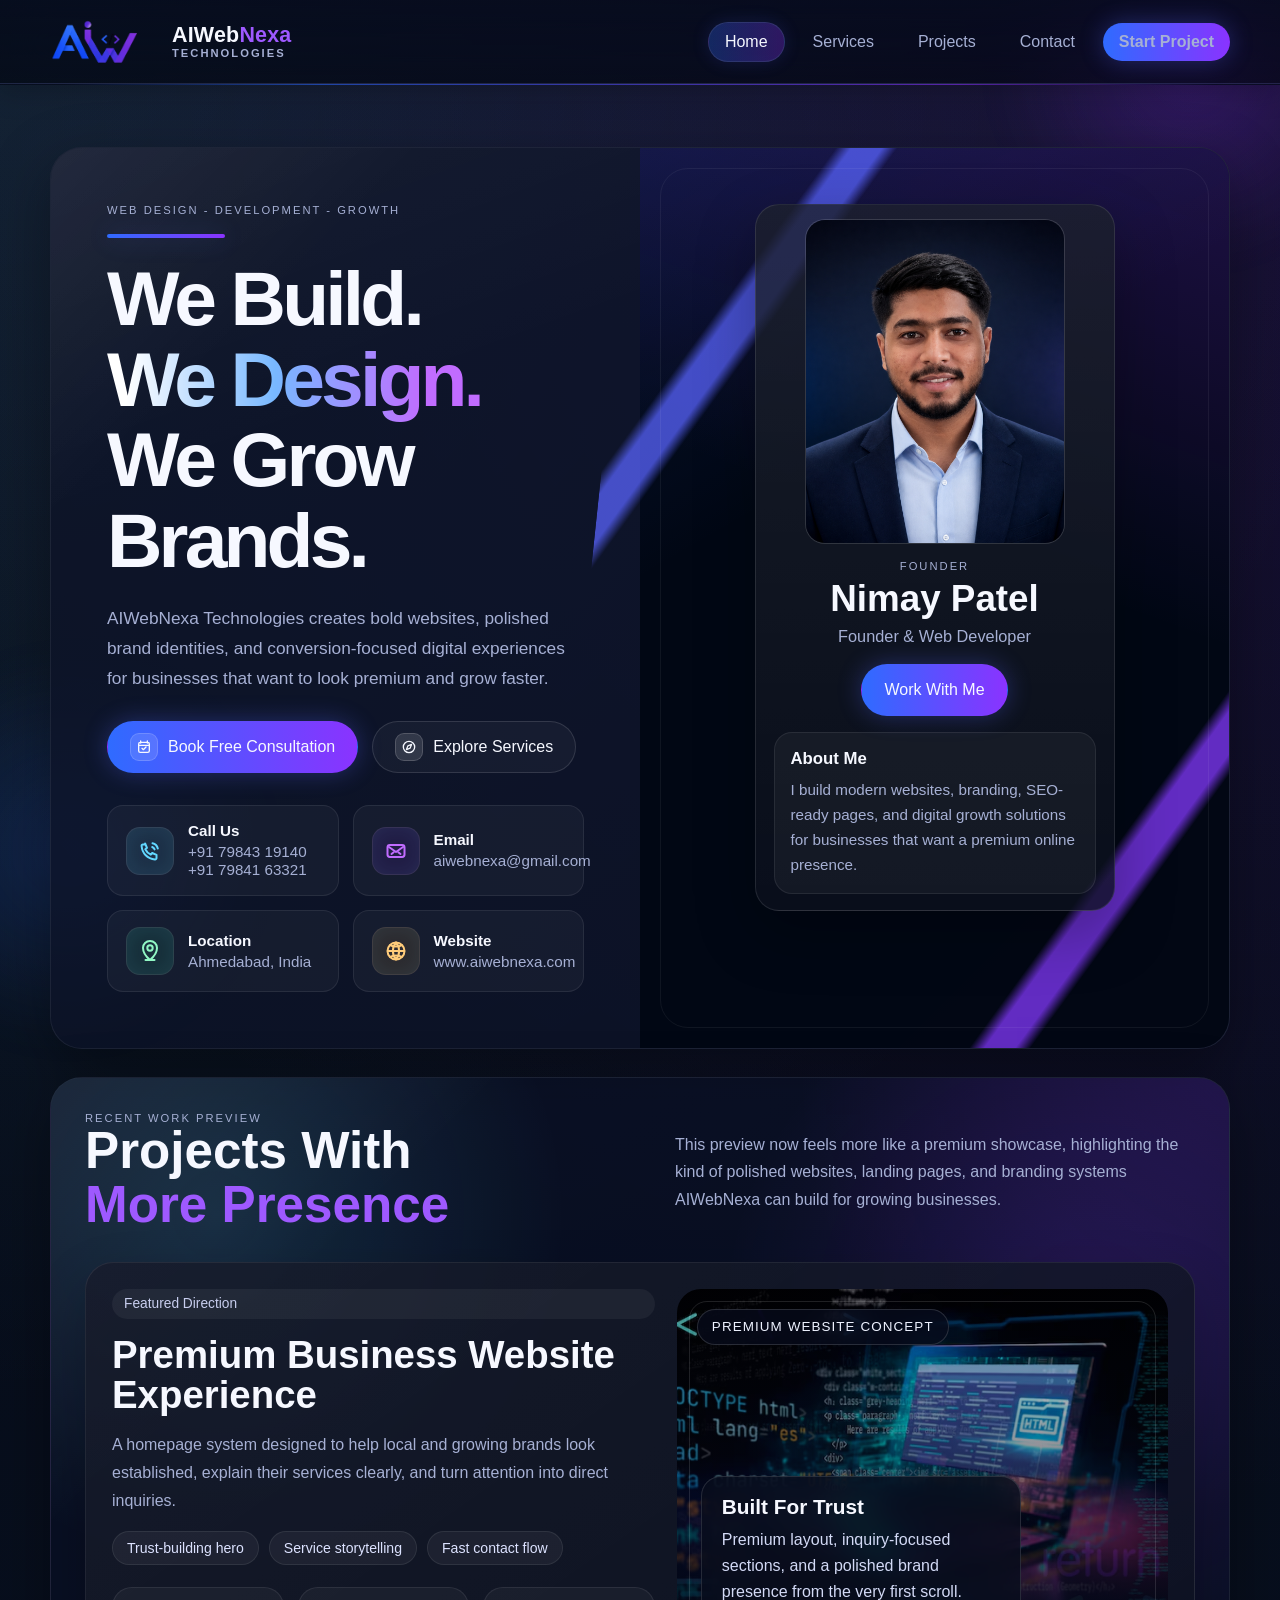
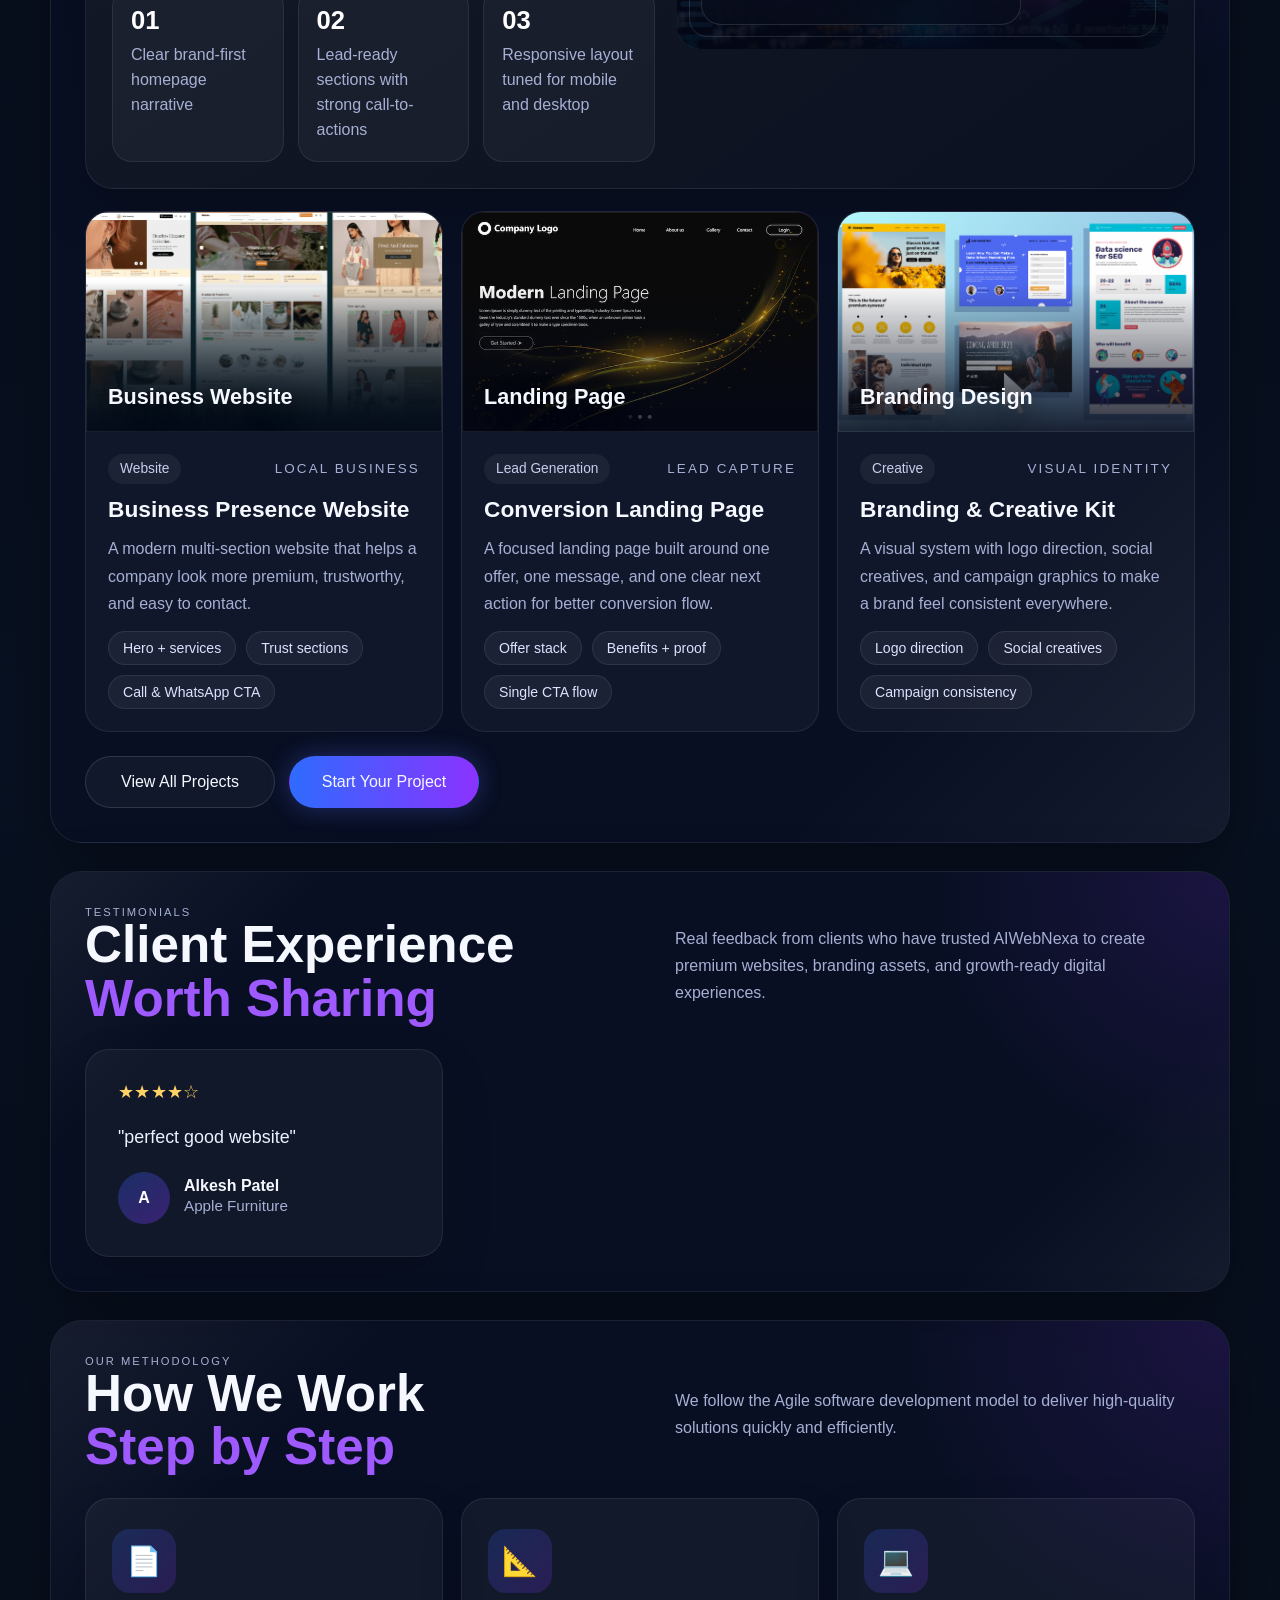
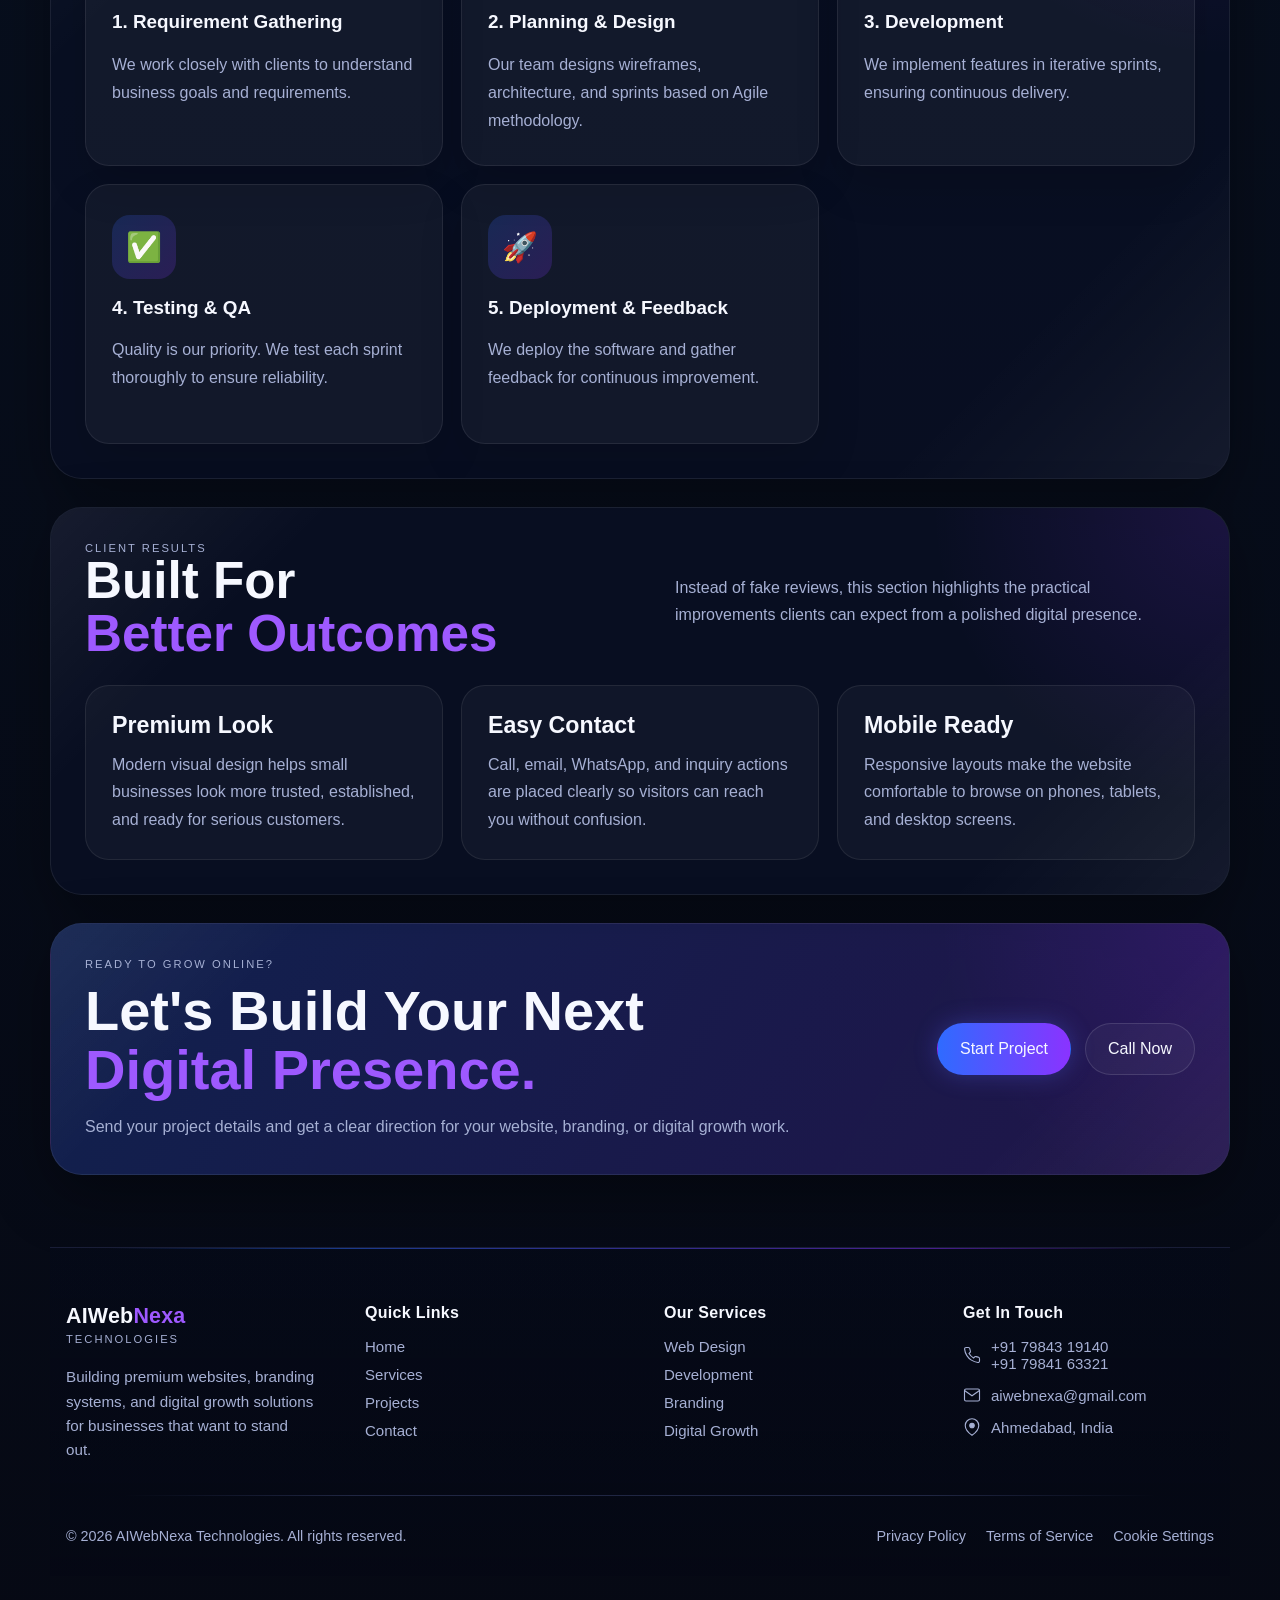
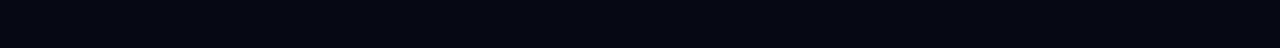
==== index.html @ 4fd71b37 "aa" ====
<!DOCTYPE html>
<html lang="en">
<head>
  <meta charset="UTF-8">
  <meta name="viewport" content="width=device-width, initial-scale=1.0">
  <meta name="description" content="AIWebNexa Technologies builds modern websites, branding systems, and growth-ready digital experiences.">
  <title>AIWebNexa Technologies</title>
  <link rel="stylesheet" href="style.css">
</head>
<body>
  <header class="site-header">
    <div class="wrap nav">
      <a class="brand" href="index.html" aria-label="AIWebNexa home">
        <div class="brand-mark" aria-hidden="true">
          <img src="images/logo-removebg-preview.png" alt="AIWebNexa Technologies logo">
        </div>
        <div class="brand-text">
          <strong>AIWeb<span>Nexa</span></strong>
          <small>Technologies</small>
        </div>
      </a>

      <button class="menu-toggle" type="button" aria-label="Open navigation" aria-expanded="false">
        <svg><use href="icons.svg#i-menu"></use></svg>
      </button>

      <nav class="nav-links" id="navLinks">
        <a href="index.html" class="active">Home</a>
        <a href="services.html">Services</a>
        <a href="projects.html">Projects</a>
        <a href="contact.html">Contact</a>
        <a href="contact.html" class="nav-cta">Start Project</a>
      </nav>
    </div>
  </header>

  <main class="wrap">
    <section class="panel hero" id="home">
      <!-- Animated Welcome Section -->
      <div class="welcome-banner">
        <div class="welcome-content">
          <div class="welcome-text">
            <h1 class="welcome-title">
              <span class="welcome-word">Welcome</span>
              <span class="welcome-word">to</span>
              <span class="welcome-highlight">AIWebNexa</span>
            </h1>
            <p class="welcome-subtitle">Your Premium Digital Solutions Partner</p>
          </div>
          <div class="welcome-loader">
            <div class="loader-circle"></div>
            <div class="loader-circle"></div>
            <div class="loader-circle"></div>
          </div>
        </div>
      </div>

      <div class="hero-copy">
        <div data-reveal>
          <span class="eyebrow">Web Design - Development - Growth</span>
          <div style="margin:18px 0 20px" class="divider"></div>
          <h1 class="hero-title">We Build.<br><span>We Design.</span><br>We Grow Brands.</h1>
          <p style="margin-top:22px">AIWebNexa Technologies creates bold websites, polished brand identities, and conversion-focused digital experiences for businesses that want to look premium and grow faster.</p>
          <div class="hero-actions" style="margin-top:28px">
            <a class="btn btn-primary" href="contact.html">
              <span class="btn-icon" aria-hidden="true">
                <svg viewBox="0 0 24 24">
                  <path d="M7 3v3M17 3v3M4.5 9.5h15M6.5 5h11A2.5 2.5 0 0 1 20 7.5v10A2.5 2.5 0 0 1 17.5 20h-11A2.5 2.5 0 0 1 4 17.5v-10A2.5 2.5 0 0 1 6.5 5Z"/>
                  <path d="m9 14 2 2 4-4"/>
                </svg>
              </span>
              Book Free Consultation
            </a>
            <a class="btn" href="services.html">
              <span class="btn-icon" aria-hidden="true">
                <svg viewBox="0 0 24 24">
                  <circle cx="12" cy="12" r="8.5"/>
                  <path d="m15.8 8.2-2.1 5.5-5.5 2.1 2.1-5.5 5.5-2.1Z"/>
                </svg>
              </span>
              Explore Services
            </a>
          </div>
        </div>

        <div class="hero-meta" data-reveal>
          <a class="info-card" href="tel:+917984319140">
            <div class="icon-badge icon-call" aria-hidden="true">
              <svg viewBox="0 0 24 24">
                <path d="M7.1 4.5 9 8.8l-1.7 1.4c1.2 2.5 3.1 4.4 5.5 5.5l1.4-1.7 4.3 1.9v3.2c0 .8-.7 1.4-1.5 1.3C9.5 19.8 4.2 14.5 3.6 7c-.1-.8.5-1.5 1.3-1.5h2.2Z"/>
                <path d="M14.5 4.2c2.6.6 4.7 2.7 5.3 5.3M14.2 8c1.1.4 2 1.3 2.4 2.4"/>
              </svg>
            </div>
            <div>
              <strong>Call Us</strong>
              <span>+91 79843 19140<br>+91 79841 63321</span>
            </div>
          </a>
          <a class="info-card" href="mailto:aiwebnexa@gmail.com">
            <div class="icon-badge icon-mail" aria-hidden="true">
              <svg viewBox="0 0 24 24">
                <rect x="3.5" y="6" width="17" height="12" rx="2.4"/>
                <path d="m5 8 7 5 7-5"/>
                <path d="m7.5 15 2.2-1.7M16.5 15l-2.2-1.7"/>
              </svg>
            </div>
            <div>
              <strong>Email</strong>
              <span>aiwebnexa@gmail.com</span>
            </div>
          </a>
          <div class="info-card">
            <div class="icon-badge icon-location" aria-hidden="true">
              <svg viewBox="0 0 24 24">
                <path d="M12 21s7-6.1 7-12a7 7 0 0 0-14 0c0 5.9 7 12 7 12Z"/>
                <circle cx="12" cy="9" r="2.7"/>
                <path d="M7.5 21h9"/>
              </svg>
            </div>
            <div>
              <strong>Location</strong>
              <span>Ahmedabad, India</span>
            </div>
          </div>
          <a class="info-card" href="https://www.aiwebnexa.com" target="_blank" rel="noreferrer">
            <div class="icon-badge icon-web" aria-hidden="true">
              <svg viewBox="0 0 24 24">
                <circle cx="12" cy="12" r="8.5"/>
                <path d="M3.8 12h16.4M12 3.5c2 2.2 3.1 5.1 3.1 8.5S14 18.3 12 20.5M12 3.5C10 5.7 8.9 8.6 8.9 12S10 18.3 12 20.5"/>
                <path d="M6.2 6.2c1.5.9 3.5 1.4 5.8 1.4s4.3-.5 5.8-1.4M6.2 17.8c1.5-.9 3.5-1.4 5.8-1.4s4.3.5 5.8 1.4"/>
              </svg>
            </div>
            <div>
              <strong>Website</strong>
              <span>www.aiwebnexa.com</span>
            </div>
          </a>
        </div>
      </div>

      <div class="hero-visual">
        <div class="visual-stack">
          <div class="founder-card" data-reveal>
            <div class="founder-photo">
              <img src="images/founder-nimay.png" alt="Nimay Patel, Founder and Web Developer">
            </div>
            <div class="founder-info">
              <span class="eyebrow">Founder</span>
              <h2>Nimay Patel</h2>
              <p>Founder & Web Developer</p>
              <a class="btn btn-primary" href="contact.html">Work With Me</a>
              <div class="founder-bio">
                <strong>About Me</strong>
                <span>I build modern websites, branding, SEO-ready pages, and digital growth solutions for businesses that want a premium online presence.</span>
              </div>
            </div>
          </div>
        </div>
      </div>
    </section>

    <section class="panel home-section recent-work-section" id="recent-work">
      <div class="section-head recent-work-head" data-reveal>
        <div>
          <span class="eyebrow">Recent Work Preview</span>
          <h2>Projects With<br><span class="accent">More Presence</span></h2>
        </div>
        <p>This preview now feels more like a premium showcase, highlighting the kind of polished websites, landing pages, and branding systems AIWebNexa can build for growing businesses.</p>
      </div>

      <div class="project-spotlight" data-reveal>
        <div class="project-spotlight-copy">
          <span class="tag">Featured Direction</span>
          <h3>Premium Business Website Experience</h3>
          <p>A homepage system designed to help local and growing brands look established, explain their services clearly, and turn attention into direct inquiries.</p>
          <div class="project-pill-row">
            <span>Trust-building hero</span>
            <span>Service storytelling</span>
            <span>Fast contact flow</span>
          </div>
          <div class="project-spotlight-stats">
            <div class="spotlight-stat">
              <strong>01</strong>
              <span>Clear brand-first homepage narrative</span>
            </div>
            <div class="spotlight-stat">
              <strong>02</strong>
              <span>Lead-ready sections with strong call-to-actions</span>
            </div>
            <div class="spotlight-stat">
              <strong>03</strong>
              <span>Responsive layout tuned for mobile and desktop</span>
            </div>
          </div>
        </div>

        <div class="project-spotlight-visual">
          <div class="spotlight-frame business-preview">
            <img src="images/premium-website.png" alt="Premium business website direction preview">
            <span class="spotlight-badge">Premium Website Concept</span>
            <div class="spotlight-card">
              <strong>Built For Trust</strong>
              <p>Premium layout, inquiry-focused sections, and a polished brand presence from the very first scroll.</p>
            </div>
          </div>
        </div>
      </div>

      <div class="portfolio-grid">
        <article class="portfolio-card" data-reveal>
          <div class="portfolio-preview business-preview">
            <img src="images/portfolio-business.png" alt="Business website mockup preview">
            <span>Business Website</span>
          </div>
          <div class="portfolio-content">
            <div class="portfolio-meta">
              <span class="tag">Website</span>
              <span class="portfolio-stage">Local Business</span>
            </div>
            <h3>Business Presence Website</h3>
            <p>A modern multi-section website that helps a company look more premium, trustworthy, and easy to contact.</p>
            <div class="portfolio-points">
              <span>Hero + services</span>
              <span>Trust sections</span>
              <span>Call &amp; WhatsApp CTA</span>
            </div>
          </div>
        </article>

        <article class="portfolio-card" data-reveal>
          <div class="portfolio-preview landing-preview">
            <img src="images/protfolio-landingpage.png" alt="Landing page mockup preview">
            <span>Landing Page</span>
          </div>
          <div class="portfolio-content">
            <div class="portfolio-meta">
              <span class="tag">Lead Generation</span>
              <span class="portfolio-stage">Lead Capture</span>
            </div>
            <h3>Conversion Landing Page</h3>
            <p>A focused landing page built around one offer, one message, and one clear next action for better conversion flow.</p>
            <div class="portfolio-points">
              <span>Offer stack</span>
              <span>Benefits + proof</span>
              <span>Single CTA flow</span>
            </div>
          </div>
        </article>

        <article class="portfolio-card" data-reveal>
          <div class="portfolio-preview branding-preview">
            <img src="images/protfolio-branding.png" alt="Branding design kit mockup preview">
            <span>Branding Design</span>
          </div>
          <div class="portfolio-content">
            <div class="portfolio-meta">
              <span class="tag">Creative</span>
              <span class="portfolio-stage">Visual Identity</span>
            </div>
            <h3>Branding &amp; Creative Kit</h3>
            <p>A visual system with logo direction, social creatives, and campaign graphics to make a brand feel consistent everywhere.</p>
            <div class="portfolio-points">
              <span>Logo direction</span>
              <span>Social creatives</span>
              <span>Campaign consistency</span>
            </div>
          </div>
        </article>
      </div>

      <div class="section-action project-actions" data-reveal>
        <a class="btn" href="projects.html">View All Projects</a>
        <a class="btn btn-primary" href="contact.html">Start Your Project</a>
      </div>
    </section>

    <section class="panel home-section testimonial-section" id="testimonials">
      <div class="section-head" data-reveal>
        <div>
          <span class="eyebrow">Testimonials</span>
          <h2>Client Experience<br><span class="accent">Worth Sharing</span></h2>
        </div>
        <p>Real feedback from clients who have trusted AIWebNexa to create premium websites, branding assets, and growth-ready digital experiences.</p>
      </div>

      <div class="testimonial-grid">
        <article class="testimonial-card" data-reveal>
          <div class="testimonial-rating" aria-label="4 out of 5 stars">★★★★☆</div>
          <p class="testimonial-quote">"perfect good website"</p>
          <div class="testimonial-author">
            <div class="author-avatar" aria-hidden="true">A</div>
            <div>
              <strong>Alkesh Patel</strong>
              <span>Apple Furniture</span>
            </div>
          </div>
        </article>
      </div>
    </section>

    <section class="panel home-section methodology-section" id="methodology">
      <div class="section-head" data-reveal>
        <div>
          <span class="eyebrow">Our Methodology</span>
          <h2>How We Work<br><span class="accent">Step by Step</span></h2>
        </div>
        <p>We follow the Agile software development model to deliver high-quality solutions quickly and efficiently.</p>
      </div>

      <div class="methodology-grid">
        <article class="methodology-card" data-reveal>
          <div class="methodology-icon" aria-hidden="true">📄</div>
          <h3>1. Requirement Gathering</h3>
          <p>We work closely with clients to understand business goals and requirements.</p>
        </article>

        <article class="methodology-card" data-reveal>
          <div class="methodology-icon" aria-hidden="true">📐</div>
          <h3>2. Planning &amp; Design</h3>
          <p>Our team designs wireframes, architecture, and sprints based on Agile methodology.</p>
        </article>

        <article class="methodology-card" data-reveal>
          <div class="methodology-icon" aria-hidden="true">💻</div>
          <h3>3. Development</h3>
          <p>We implement features in iterative sprints, ensuring continuous delivery.</p>
        </article>

        <article class="methodology-card" data-reveal>
          <div class="methodology-icon" aria-hidden="true">✅</div>
          <h3>4. Testing &amp; QA</h3>
          <p>Quality is our priority. We test each sprint thoroughly to ensure reliability.</p>
        </article>

        <article class="methodology-card" data-reveal>
          <div class="methodology-icon" aria-hidden="true">🚀</div>
          <h3>5. Deployment &amp; Feedback</h3>
          <p>We deploy the software and gather feedback for continuous improvement.</p>
        </article>
      </div>
    </section>

    <section class="panel home-section" id="client-results">
      <div class="section-head" data-reveal>
        <div>
          <span class="eyebrow">Client Results</span>
          <h2>Built For<br><span class="accent">Better Outcomes</span></h2>
        </div>
        <p>Instead of fake reviews, this section highlights the practical improvements clients can expect from a polished digital presence.</p>
      </div>

      <div class="results-grid">
        <article class="result-card" data-reveal>
          <strong>Premium Look</strong>
          <p>Modern visual design helps small businesses look more trusted, established, and ready for serious customers.</p>
        </article>
        <article class="result-card" data-reveal>
          <strong>Easy Contact</strong>
          <p>Call, email, WhatsApp, and inquiry actions are placed clearly so visitors can reach you without confusion.</p>
        </article>
        <article class="result-card" data-reveal>
          <strong>Mobile Ready</strong>
          <p>Responsive layouts make the website comfortable to browse on phones, tablets, and desktop screens.</p>
        </article>
      </div>
    </section>

    <section class="panel home-cta" id="start-project">
      <div class="home-cta-copy" data-reveal>
        <span class="eyebrow">Ready To Grow Online?</span>
        <h2>Let's Build Your Next<br><span class="accent">Digital Presence.</span></h2>
        <p>Send your project details and get a clear direction for your website, branding, or digital growth work.</p>
      </div>
      <div class="home-cta-actions" data-reveal>
        <a class="btn btn-primary" href="contact.html">Start Project</a>
        <a class="btn" href="tel:+917984319140">Call Now</a>
      </div>
    </section>

<footer class="premium-footer">
      <div class="premium-footer-content">
        <div class="footer-section footer-brand">
          <div class="footer-logo">
            <strong>AIWeb<span>Nexa</span></strong>
            <small>Technologies</small>
          </div>
          <p>Building premium websites, branding systems, and digital growth solutions for businesses that want to stand out.</p>
          
        </div>

        <div class="footer-section footer-links">
          <h4>Quick Links</h4>
          <ul>
            <li><a href="index.html">Home</a></li>
            <li><a href="services.html">Services</a></li>
            <li><a href="projects.html">Projects</a></li>
            <li><a href="contact.html">Contact</a></li>
          </ul>
        </div>

        <div class="footer-section footer-services">
          <h4>Our Services</h4>
          <ul>
            <li><a href="services.html#web-design">Web Design</a></li>
            <li><a href="services.html#development">Development</a></li>
            <li><a href="services.html#branding">Branding</a></li>
            <li><a href="services.html#growth">Digital Growth</a></li>
          </ul>
        </div>

        <div class="footer-section footer-contact">
          <h4>Get In Touch</h4>
          <ul class="contact-list">
            <li>
              <a href="tel:+917984319140">
                <svg viewBox="0 0 24 24" class="icon-small">
                  <path d="M22 16.92v3a2 2 0 0 1-2.18 2 19.79 19.79 0 0 1-8.63-3.07 19.5 19.5 0 0 1-6-6 19.79 19.79 0 0 1-3.07-8.67A2 2 0 0 1 4.11 2h3a2 2 0 0 1 2 1.72 12.84 12.84 0 0 0 .7 2.81 2 2 0 0 1-.45 2.11L8.09 9.91a16 16 0 0 0 6 6l1.27-1.27a2 2 0 0 1 2.11-.45 12.84 12.84 0 0 0 2.81.7A2 2 0 0 1 22 16.92z"/>
                </svg>
                +91 79843 19140
                <br>
                +91 79841 63321
              </a>
            </li>
            <li>
              <a href="mailto:aiwebnexa@gmail.com">
                <svg viewBox="0 0 24 24" class="icon-small">
                  <path d="M4 4h16c1.1 0 2 .9 2 2v12c0 1.1-.9 2-2 2H4c-1.1 0-2-.9-2-2V6c0-1.1.9-2 2-2z"/>
                  <polyline points="22 6 12 13 2 6" fill="none" stroke="currentColor" stroke-width="1.5"/>
                </svg>
                aiwebnexa@gmail.com
              </a>
            </li>
            <li>
              <span>
                <svg viewBox="0 0 24 24" class="icon-small">
                  <path d="M21 10c0 7-9 13-9 13s-9-6-9-13a9 9 0 0 1 18 0z"/>
                  <circle cx="12" cy="10" r="3" fill="currentColor"/>
                </svg>
                Ahmedabad, India
              </span>
            </li>
          </ul>
        </div>
      </div>

      <div class="footer-divider"></div>

      <div class="footer-bottom">
        <p>&copy; 2026 AIWebNexa Technologies. All rights reserved.</p>
        <div class="footer-legal">
          <a href="#privacy">Privacy Policy</a>
          <a href="#terms">Terms of Service</a>
          <a href="#cookies">Cookie Settings</a>
        </div>
      </div>
    </footer>
  </main>

  <script src="script.js"></script>
</body>
</html>
---- style.css ----
:root {
      --bg: #050816;
      --bg-soft: #0b1125;
      --surface: rgba(10, 16, 36, 0.78);
      --surface-strong: rgba(7, 12, 28, 0.94);
      --text: #f6f8ff;
      --muted: #a6b0d4;
      --line: rgba(139, 157, 255, 0.22);
      --blue: #2f6bff;
      --violet: #8a33ff;
      --cyan: #62d7ff;
      --glow: 0 0 24px rgba(86, 102, 255, 0.32);
      --radius-xl: 32px;
      --radius-lg: 22px;
      --radius-md: 16px;
      --shadow: 0 20px 60px rgba(0, 0, 0, 0.35);
      --max: 1180px;
      --heading: "Trebuchet MS", "Gill Sans", sans-serif;
      --body: "Segoe UI", "Trebuchet MS", sans-serif;
    }

    * {
      box-sizing: border-box;
    }

    html {
      scroll-behavior: smooth;
    }

    body {
      margin: 0;
      font-family: var(--body);
      color: var(--text);
      background:
        radial-gradient(circle at top left, rgba(98, 215, 255, 0.12), transparent 28%),
        radial-gradient(circle at top right, rgba(138, 51, 255, 0.15), transparent 30%),
        linear-gradient(180deg, #060914 0%, #081121 48%, #060914 100%);
      min-height: 100vh;
      overflow-x: hidden;
    }

    body::before,
    body::after {
      content: "";
      position: fixed;
      inset: auto;
      pointer-events: none;
      z-index: -1;
    }

    body::before {
      top: -140px;
      right: -120px;
      width: 420px;
      height: 420px;
      background: radial-gradient(circle, rgba(138, 51, 255, 0.22), transparent 65%);
      filter: blur(18px);
    }

    body::after {
      left: -140px;
      bottom: -160px;
      width: 420px;
      height: 420px;
      background: radial-gradient(circle, rgba(47, 107, 255, 0.2), transparent 65%);
      filter: blur(22px);
    }

    a {
      color: inherit;
      text-decoration: none;
    }

    button,
    input,
    textarea {
      font: inherit;
    }

    .wrap {
      width: min(calc(100% - 32px), var(--max));
      margin: 0 auto;
    }

    .site-header {
      position: sticky;
      top: 0;
      z-index: 50;
      backdrop-filter: blur(24px) saturate(1.2);
      background: linear-gradient(180deg, rgba(5, 10, 26, 0.85), rgba(3, 7, 18, 0.72));
      border-bottom: 1px solid transparent;
      box-shadow: 0 4px 30px rgba(0, 0, 0, 0.25), inset 0 -1px 0 0 rgba(139, 157, 255, 0.18);
    }

    .site-header::before {
      content: "";
      position: absolute;
      inset: auto 0 -1px 0;
      height: 1px;
      background: linear-gradient(90deg, transparent 5%, var(--blue) 25%, var(--violet) 75%, transparent 95%);
      opacity: 0.6;
    }

.nav {
  display: flex;
  align-items: center;
  justify-content: space-between;
  gap: 24px;
  min-height: 84px;
}

.brand {
  display: flex;
  align-items: center;
  gap: 10px;
  font-weight: 700;
  letter-spacing: 0.02em;
}

.brand-mark {
  width: 112px;
  height: 60px;
  display: flex;
  align-items: center;
  justify-content: center;
  flex: 0 0 auto;
  overflow: visible;
}

.brand-mark img {
  width: 100%;
  height: 100%;
  display: block;
  object-fit: contain;
  object-position: left center;
}

.brand-text {
  display: flex;
  flex-direction: column;
  justify-content: center;
  min-width: 0;
}

.brand-text small,
.eyebrow {
  display: block;
  color: var(--muted);
  letter-spacing: 0.18em;
  text-transform: uppercase;
  font-size: 0.7rem;
}

.brand-text strong {
  display: block;
  font-size: 1.34rem;
  line-height: 1.02;
  font-family: var(--heading);
  letter-spacing: 0.01em;
  color: var(--text);
}

.brand-text strong span,
.accent {
  color: #9e59ff;
}

    .menu-toggle {
      display: none;
      width: 46px;
      height: 46px;
      border-radius: 14px;
      border: 1px solid rgba(255, 255, 255, 0.12);
      background: rgba(255, 255, 255, 0.04);
      color: var(--text);
      cursor: pointer;
    }

    .menu-toggle svg {
      width: 22px;
      height: 22px;
    }

.nav-links {
  display: flex;
  align-items: center;
  gap: 12px;
}

    .nav-links a {
      padding: 10px 16px;
      color: var(--muted);
      border-radius: 999px;
      transition: 0.3s ease;
      position: relative;
    }

    .nav-links a::before {
      content: "";
      position: absolute;
      inset: 0;
      border-radius: 999px;
      background: linear-gradient(90deg, rgba(47, 107, 255, 0.15), rgba(138, 51, 255, 0.15));
      opacity: 0;
      transition: opacity 0.3s ease;
      z-index: -1;
    }

    .nav-links a:hover,
    .nav-links a.active {
      color: var(--text);
      background: rgba(255, 255, 255, 0.06);
      box-shadow: 0 0 18px rgba(86, 102, 255, 0.15);
    }

    .nav-links a:hover::before,
    .nav-links a.active::before {
      opacity: 1;
    }

    .nav-links a.active {
      background: linear-gradient(90deg, rgba(47, 107, 255, 0.18), rgba(138, 51, 255, 0.18));
      border: 1px solid rgba(139, 157, 255, 0.22);
    }

    .nav-cta {
      padding: 13px 20px;
      border-radius: 999px;
      background: linear-gradient(90deg, var(--blue), var(--violet));
      color: #fff;
      font-weight: 700;
      box-shadow: var(--glow);
    }

    main {
      padding: 34px 0 72px;
    }

    section {
      margin-top: 28px;
    }

    .panel {
      position: relative;
      background: var(--surface);
      border: 1px solid rgba(255, 255, 255, 0.08);
      border-radius: var(--radius-xl);
      box-shadow: var(--shadow);
      overflow: hidden;
    }

    .panel::before {
      content: "";
      position: absolute;
      inset: 0;
      background:
        linear-gradient(135deg, rgba(255, 255, 255, 0.06), transparent 18%, transparent 82%, rgba(255, 255, 255, 0.05)),
        radial-gradient(circle at top right, rgba(138, 51, 255, 0.14), transparent 24%);
      pointer-events: none;
    }

.hero {
  display: grid;
  grid-template-columns: repeat(2, minmax(0, 1fr));
  min-height: 720px;
  position: relative;
}

.hero-copy,
.hero-visual {
  position: relative;
  padding: 56px;
}

.hero-copy {
  display: flex;
  flex-direction: column;
      justify-content: space-between;
      gap: 32px;
      background:
        linear-gradient(160deg, rgba(255, 255, 255, 0.03), transparent 34%),
        rgba(255, 255, 255, 0.01);
}

.hero-copy > div:first-child {
  max-width: 560px;
}

    .divider {
      width: 118px;
      height: 4px;
      border-radius: 999px;
      background: linear-gradient(90deg, var(--blue), var(--violet));
      box-shadow: var(--glow);
    }

    h1,
    h2,
    h3 {
      margin: 0;
      font-family: var(--heading);
      line-height: 1.05;
    }

    h1 {
      font-size: clamp(3rem, 6vw, 5.5rem);
      letter-spacing: -0.05em;
    }

    .hero-title span {
      background: linear-gradient(90deg, #fff 5%, #78b8ff 45%, #c16cff 85%);
      -webkit-background-clip: text;
      background-clip: text;
      color: transparent;
    }

    .hero-copy p {
      margin: 0;
      max-width: 580px;
      color: var(--muted);
      font-size: 1.08rem;
      line-height: 1.75;
    }

    .hero-actions {
      display: flex;
      flex-wrap: wrap;
      gap: 14px;
    }

    /* Welcome Banner Animations */
    .welcome-banner {
      position: absolute;
      top: 0;
      left: 0;
      right: 0;
      bottom: 0;
      background: linear-gradient(135deg, rgba(47, 107, 255, 0.15), rgba(138, 51, 255, 0.15));
      backdrop-filter: blur(8px);
      display: flex;
      align-items: center;
      justify-content: center;
      z-index: 100;
      animation: welcomeFadeOut 3s ease-out forwards;
      animation-delay: 0.5s;
      border-radius: 16px;
    }

    .welcome-content {
      text-align: center;
      animation: welcomeSlideIn 1s ease-out;
    }

    .welcome-text {
      margin-bottom: 40px;
    }

    .welcome-title {
      font-size: clamp(2.5rem, 5vw, 4rem);
      font-family: var(--heading);
      letter-spacing: -0.03em;
      margin: 0;
      line-height: 1.2;
    }

    .welcome-word {
      display: inline-block;
      animation: welcomeWordPop 0.6s cubic-bezier(0.34, 1.56, 0.64, 1) backwards;
    }

    .welcome-word:nth-child(1) {
      animation-delay: 0.2s;
      color: var(--text);
    }

    .welcome-word:nth-child(2) {
      animation-delay: 0.4s;
      color: var(--muted);
      margin: 0 12px;
    }

    .welcome-highlight {
      display: inline-block;
      animation: welcomeWordPop 0.6s cubic-bezier(0.34, 1.56, 0.64, 1) backwards;
      animation-delay: 0.6s;
      background: linear-gradient(90deg, var(--blue), var(--violet), var(--cyan));
      -webkit-background-clip: text;
      background-clip: text;
      color: transparent;
      font-weight: 700;
    }

    .welcome-subtitle {
      font-size: 1.1rem;
      color: var(--muted);
      margin: 0;
      animation: welcomeSubtitleFade 1s ease-out 0.8s both;
    }

    .welcome-loader {
      display: flex;
      justify-content: center;
      align-items: center;
      gap: 12px;
      animation: welcomeLoaderFade 1s ease-out 0.8s both;
    }

    .loader-circle {
      width: 12px;
      height: 12px;
      border-radius: 50%;
      background: linear-gradient(90deg, var(--blue), var(--violet));
      animation: bounceLoader 1.4s infinite;
    }

    .loader-circle:nth-child(2) {
      animation-delay: 0.2s;
    }

    .loader-circle:nth-child(3) {
      animation-delay: 0.4s;
    }

    .btn {
      display: inline-flex;
      align-items: center;
      justify-content: center;
      gap: 10px;
      min-height: 52px;
      padding: 0 22px;
      border-radius: 999px;
      border: 1px solid rgba(255, 255, 255, 0.12);
      color: var(--text);
      background: rgba(255, 255, 255, 0.04);
      transition: transform 0.2s ease, background 0.2s ease, border-color 0.2s ease;
    }

    .btn-icon {
      width: 28px;
      height: 28px;
      display: grid;
      place-items: center;
      flex: 0 0 28px;
      border-radius: 9px;
      background: rgba(255, 255, 255, 0.12);
      border: 1px solid rgba(255, 255, 255, 0.16);
    }

    .btn-icon svg {
      width: 16px;
      height: 16px;
      fill: none;
      stroke: currentColor;
      stroke-width: 2;
      stroke-linecap: round;
      stroke-linejoin: round;
    }

    .btn:hover {
      transform: translateY(-2px);
      border-color: rgba(255, 255, 255, 0.24);
      background: rgba(255, 255, 255, 0.08);
    }

    .btn-primary {
      background: linear-gradient(90deg, var(--blue), var(--violet));
      border-color: transparent;
      box-shadow: var(--glow);
    }

    .hero-meta {
      display: grid;
      grid-template-columns: repeat(2, minmax(0, 1fr));
      gap: 14px;
    }

    .info-card {
      display: flex;
      align-items: center;
      gap: 14px;
      padding: 16px 18px;
      border-radius: var(--radius-md);
      background: rgba(255, 255, 255, 0.04);
      border: 1px solid rgba(255, 255, 255, 0.08);
      transition: transform 0.24s ease, border-color 0.24s ease, background 0.24s ease;
    }

    .info-card:hover {
      transform: translateY(-4px);
      border-color: rgba(98, 215, 255, 0.28);
      background:
        linear-gradient(135deg, rgba(98, 215, 255, 0.1), rgba(138, 51, 255, 0.08)),
        rgba(255, 255, 255, 0.045);
    }

    .icon-badge {
      width: 48px;
      height: 48px;
      flex: 0 0 48px;
      border-radius: 14px;
      display: grid;
      place-items: center;
      position: relative;
      overflow: hidden;
      background: linear-gradient(135deg, rgba(47, 107, 255, 0.2), rgba(138, 51, 255, 0.2));
      border: 1px solid rgba(255, 255, 255, 0.09);
      color: #fff;
      box-shadow: inset 0 0 18px rgba(98, 215, 255, 0.08);
    }

    .icon-badge::before {
      display: none;
    }

    .icon-call {
      color: #62d7ff;
      background: rgba(98, 215, 255, 0.1);
    }

    .icon-mail {
      color: #c16cff;
      background: rgba(138, 51, 255, 0.11);
    }

    .icon-location {
      color: #91f7c4;
      background: rgba(55, 221, 154, 0.1);
    }

    .icon-web {
      color: #ffcc7a;
      background: rgba(255, 184, 74, 0.1);
    }

    .icon-badge svg {
      width: 24px;
      height: 24px;
      position: relative;
      z-index: 1;
      fill: none;
      stroke: currentColor;
      stroke-width: 2;
      stroke-linecap: round;
      stroke-linejoin: round;
    }

    .info-card strong {
      display: block;
      font-size: 0.95rem;
      margin-bottom: 4px;
    }

    .info-card span {
      color: var(--muted);
      font-size: 0.95rem;
    }

.hero-visual {
  display: flex;
  align-items: stretch;
  justify-content: center;
      background:
        linear-gradient(150deg, rgba(47, 107, 255, 0.12), transparent 35%),
        linear-gradient(200deg, rgba(138, 51, 255, 0.2), transparent 45%),
        rgba(2, 7, 20, 0.94);
      isolation: isolate;
    }

    .hero-visual::before {
      content: "";
      position: absolute;
      top: -18%;
      left: -8%;
      width: 130%;
      height: 130%;
      background:
        linear-gradient(120deg, transparent 21%, rgba(89, 100, 255, 0.95) 22%, rgba(89, 100, 255, 0.95) 24%, transparent 25%),
        linear-gradient(120deg, transparent 72%, rgba(132, 57, 255, 0.95) 73%, rgba(132, 57, 255, 0.95) 75%, transparent 76%);
      opacity: 0.78;
      transform: rotate(6deg);
      z-index: -1;
    }

    .hero-visual::after {
      content: "";
      position: absolute;
      inset: 20px;
      border-radius: 28px;
      border: 1px solid rgba(255, 255, 255, 0.06);
      pointer-events: none;
    }

.visual-stack {
  width: 100%;
  display: flex;
  flex-direction: column;
  justify-content: space-between;
  gap: 24px;
}

.statement {
  padding-top: 12px;
  max-width: 440px;
  width: 100%;
  margin: 0 auto;
}

.founder-card {
  width: min(100%, 360px);
  margin: 0 auto;
  padding: 14px;
  border-radius: 24px;
  background:
    linear-gradient(180deg, rgba(255, 255, 255, 0.08), rgba(255, 255, 255, 0.025)),
    rgba(5, 10, 23, 0.78);
  border: 1px solid rgba(255, 255, 255, 0.1);
  box-shadow: 0 22px 60px rgba(0, 0, 0, 0.28);
}

.founder-photo {
  width: min(100%, 260px);
  aspect-ratio: 4 / 5;
  margin: 0 auto;
  border-radius: 20px;
  overflow: hidden;
  background: rgba(255, 255, 255, 0.04);
  border: 1px solid rgba(255, 255, 255, 0.1);
}

.founder-photo img {
  width: 100%;
  height: 100%;
  display: block;
  object-fit: cover;
}

.founder-info {
  padding: 16px 4px 2px;
  text-align: center;
}

.founder-info h2 {
  margin-top: 8px;
  font-size: clamp(1.7rem, 3vw, 2.3rem);
}

.founder-info p {
  margin: 8px 0 18px;
  color: var(--muted);
  font-size: 1.02rem;
}

.founder-bio {
  margin-top: 16px;
  padding: 16px;
  border-radius: 18px;
  text-align: left;
  background: rgba(255, 255, 255, 0.045);
  border: 1px solid rgba(255, 255, 255, 0.08);
}

.founder-bio strong {
  display: block;
  margin-bottom: 8px;
  font-family: var(--heading);
  font-size: 1.05rem;
}

.founder-bio span {
  display: block;
  color: var(--muted);
  line-height: 1.65;
  font-size: 0.95rem;
}

    .statement h2 {
      font-size: clamp(2.4rem, 4.8vw, 4rem);
      line-height: 1.13;
    }

    .statement .line {
      display: block;
      margin-top: 10px;
    }

.device {
  margin-top: auto;
  align-self: center;
  width: min(100%, 420px);
      padding: 24px;
      border-radius: 30px;
      background: linear-gradient(180deg, rgba(255, 255, 255, 0.07), rgba(255, 255, 255, 0.02));
      border: 1px solid rgba(255, 255, 255, 0.08);
      box-shadow: 0 0 60px rgba(82, 55, 255, 0.2);
      position: relative;
    }

    .device::before {
      content: "";
      position: absolute;
      inset: -22px 24px auto auto;
      width: 12px;
      height: 12px;
      border-radius: 4px;
      background: rgba(98, 215, 255, 0.68);
      box-shadow:
        40px 18px 0 0 rgba(138, 51, 255, 0.7),
        -70px 72px 0 0 rgba(98, 215, 255, 0.5),
        -130px 122px 0 0 rgba(138, 51, 255, 0.42),
        18px 130px 0 0 rgba(255, 255, 255, 0.24);
    }

    .device-screen {
      border-radius: 24px;
      padding: 36px 26px;
      min-height: 280px;
      display: grid;
      place-items: center;
      border: 1px solid rgba(255, 255, 255, 0.14);
      background:
        radial-gradient(circle at center, rgba(138, 51, 255, 0.18), transparent 44%),
        linear-gradient(180deg, rgba(8, 13, 31, 0.88), rgba(5, 8, 22, 0.98));
    }

    .code-mark {
      font-family: var(--heading);
      font-size: clamp(3.4rem, 10vw, 5.8rem);
      font-weight: 800;
      letter-spacing: -0.08em;
      background: linear-gradient(135deg, #4d95ff 10%, #bb6dff 90%);
      -webkit-background-clip: text;
      background-clip: text;
      color: transparent;
      text-shadow: 0 0 26px rgba(96, 131, 255, 0.34);
    }

    .section-head {
      display: flex;
      align-items: center;
      justify-content: space-between;
      gap: 20px;
      margin-bottom: 24px;
    }

    .section-head h2 {
      font-size: clamp(2rem, 4vw, 3.2rem);
    }

    .section-head p {
      max-width: 520px;
      color: var(--muted);
      line-height: 1.7;
      margin: 0;
    }

    .home-section,
    .home-cta,
    .services-panel,
    .work-panel,
    .contact-panel {
      padding: 34px;
    }

    .portfolio-grid,
    .mini-process-grid,
    .results-grid,
    .testimonial-grid,
    .methodology-grid {
      display: grid;
      grid-template-columns: repeat(3, minmax(0, 1fr));
      gap: 18px;
    }

    .portfolio-card,
    .mini-step,
    .result-card,
    .testimonial-card,
    .methodology-card {
      border-radius: 24px;
      background: rgba(255, 255, 255, 0.035);
      border: 1px solid rgba(255, 255, 255, 0.08);
      overflow: hidden;
      transition: transform 0.25s ease, border-color 0.25s ease;
    }

    .testimonial-grid,
    .methodology-grid {
      margin-top: 10px;
    }

    .methodology-card {
      padding: 30px 26px;
      display: flex;
      flex-direction: column;
      gap: 16px;
      min-height: 260px;
      background: rgba(255, 255, 255, 0.045);
      box-shadow: 0 20px 45px rgba(0, 0, 0, 0.12);
    }

    .methodology-icon {
      width: 64px;
      height: 64px;
      display: grid;
      place-items: center;
      border-radius: 18px;
      background: linear-gradient(135deg, rgba(47, 107, 255, 0.2), rgba(138, 51, 255, 0.2));
      font-size: 1.8rem;
    }

    .methodology-card h3 {
      margin: 0;
      font-size: 1.18rem;
      line-height: 1.35;
    }

    .methodology-card p {
      margin: 0;
      color: var(--muted);
      line-height: 1.75;
    }

    .testimonial-card {
      padding: 32px;
      display: flex;
      flex-direction: column;
      gap: 18px;
      background: rgba(255, 255, 255, 0.04);
      box-shadow: 0 22px 50px rgba(0, 0, 0, 0.16);
    }

    .testimonial-rating {
      color: #ffd166;
      font-size: 1.1rem;
      letter-spacing: 0.02em;
    }

    .testimonial-quote {
      margin: 0;
      font-size: 1.12rem;
      line-height: 1.8;
      color: #ecf2ff;
    }

    .testimonial-author {
      display: flex;
      align-items: center;
      gap: 14px;
    }

    .author-avatar {
      width: 52px;
      height: 52px;
      border-radius: 50%;
      display: grid;
      place-items: center;
      background: linear-gradient(145deg, rgba(47, 107, 255, 0.28), rgba(138, 51, 255, 0.34));
      font-family: var(--heading);
      font-size: 1rem;
      font-weight: 700;
      color: #ffffff;
    }

    .testimonial-author strong {
      display: block;
      font-size: 1rem;
      color: #f6f8ff;
    }

    .testimonial-author span {
      color: var(--muted);
      font-size: 0.95rem;
      line-height: 1.5;
    }

    .portfolio-card:hover,
    .mini-step:hover,
    .result-card:hover {
      transform: translateY(-6px);
      border-color: rgba(126, 126, 255, 0.34);
    }

    .portfolio-preview {
      min-height: 190px;
      padding: 22px;
      display: flex;
      align-items: flex-end;
      position: relative;
      overflow: hidden;
      background:
        radial-gradient(circle at top left, rgba(98, 215, 255, 0.22), transparent 34%),
        linear-gradient(145deg, rgba(10, 18, 42, 0.96), rgba(5, 8, 22, 0.98));
    }

    .portfolio-preview img {
      position: absolute;
      inset: 0;
      width: 100%;
      height: 100%;
      object-fit: cover;
      transition: transform 0.35s ease;
    }

    .portfolio-preview::before,
    .portfolio-preview::after {
      content: "";
      position: absolute;
      pointer-events: none;
    }

    .portfolio-preview::before {
      inset: 0;
      background: linear-gradient(180deg, transparent 32%, rgba(4, 8, 22, 0.86) 100%);
      z-index: 1;
    }

    .portfolio-preview::after {
      inset: 0;
      border: 1px solid rgba(255, 255, 255, 0.08);
      z-index: 2;
    }

    .portfolio-preview span {
      position: relative;
      z-index: 3;
      font-family: var(--heading);
      font-size: 1.35rem;
      font-weight: 800;
      text-shadow: 0 8px 24px rgba(0, 0, 0, 0.72);
    }

    .portfolio-card:hover .portfolio-preview img {
      transform: scale(1.06);
    }

    .landing-preview {
      background:
        radial-gradient(circle at top right, rgba(138, 51, 255, 0.3), transparent 34%),
        linear-gradient(145deg, rgba(9, 16, 38, 0.96), rgba(4, 10, 24, 0.98));
    }

    .branding-preview {
      background:
        radial-gradient(circle at bottom left, rgba(98, 215, 255, 0.24), transparent 30%),
        linear-gradient(145deg, rgba(13, 13, 39, 0.96), rgba(7, 9, 26, 0.98));
    }

    .portfolio-content {
      padding: 22px;
    }

    .portfolio-content h3,
    .mini-step h3 {
      font-size: 1.35rem;
      margin: 14px 0 10px;
    }

    .portfolio-content p,
    .mini-step p,
    .result-card p,
    .home-cta p {
      margin: 0;
      color: var(--muted);
      line-height: 1.7;
    }

    .mini-step {
      padding: 24px;
    }

    .mini-step .step-number {
      margin-bottom: 18px;
    }

    .section-action {
      margin-top: 24px;
      display: flex;
      justify-content: center;
    }

    .recent-work-section {
      position: relative;
      overflow: hidden;
      background:
        radial-gradient(circle at 14% 10%, rgba(98, 215, 255, 0.14), transparent 22%),
        radial-gradient(circle at 88% 18%, rgba(138, 51, 255, 0.16), transparent 24%),
        var(--surface);
    }

    .recent-work-head {
      margin-bottom: 30px;
    }

    .project-spotlight {
      display: grid;
      grid-template-columns: 1.05fr 0.95fr;
      gap: 22px;
      margin-bottom: 22px;
      padding: 26px;
      border-radius: 28px;
      background:
        linear-gradient(145deg, rgba(255, 255, 255, 0.06), rgba(255, 255, 255, 0.025)),
        rgba(7, 12, 28, 0.82);
      border: 1px solid rgba(255, 255, 255, 0.08);
      box-shadow: 0 22px 55px rgba(0, 0, 0, 0.2);
    }

    .project-spotlight-copy {
      display: flex;
      flex-direction: column;
      justify-content: center;
      gap: 16px;
    }

    .project-spotlight-copy h3 {
      margin: 0;
      font-size: clamp(2rem, 3vw, 2.8rem);
    }

    .project-spotlight-copy p {
      margin: 0;
      max-width: 560px;
      color: var(--muted);
      line-height: 1.75;
    }

    .project-pill-row,
    .portfolio-points {
      display: flex;
      flex-wrap: wrap;
      gap: 10px;
    }

    .project-pill-row span,
    .portfolio-points span {
      display: inline-flex;
      align-items: center;
      min-height: 34px;
      padding: 0 14px;
      border-radius: 999px;
      background: rgba(255, 255, 255, 0.05);
      border: 1px solid rgba(255, 255, 255, 0.08);
      color: #dce2ff;
      font-size: 0.88rem;
    }

    .project-spotlight-stats {
      display: grid;
      grid-template-columns: repeat(3, minmax(0, 1fr));
      gap: 14px;
      margin-top: 6px;
    }

    .spotlight-stat {
      padding: 18px;
      border-radius: 20px;
      background: rgba(255, 255, 255, 0.04);
      border: 1px solid rgba(255, 255, 255, 0.08);
    }

    .spotlight-stat strong {
      display: block;
      margin-bottom: 8px;
      font-family: var(--heading);
      font-size: 1.6rem;
      color: #ffffff;
    }

    .spotlight-stat span {
      color: var(--muted);
      line-height: 1.55;
    }

    .project-spotlight-visual {
      min-height: 360px;
    }

    .spotlight-frame {
      position: relative;
      min-height: 360px;
      padding: 24px;
      display: flex;
      align-items: flex-end;
      border-radius: 24px;
      overflow: hidden;
    }

    .spotlight-frame::before,
    .spotlight-frame::after {
      content: "";
      position: absolute;
      pointer-events: none;
    }

    .spotlight-frame::before {
      inset: 0;
      background: linear-gradient(180deg, rgba(6, 10, 24, 0.06), rgba(4, 8, 22, 0.92));
      z-index: 1;
    }

    .spotlight-frame::after {
      inset: 12px;
      border-radius: 18px;
      border: 1px solid rgba(255, 255, 255, 0.12);
      z-index: 2;
    }

    .spotlight-frame img {
      position: absolute;
      inset: 0;
      width: 100%;
      height: 100%;
      object-fit: cover;
      transition: transform 0.4s ease;
    }

    .project-spotlight:hover .spotlight-frame img {
      transform: scale(1.04);
    }

    .spotlight-badge,
    .spotlight-card {
      position: relative;
      z-index: 3;
    }

    .spotlight-badge {
      position: absolute;
      top: 20px;
      left: 20px;
      display: inline-flex;
      align-items: center;
      min-height: 36px;
      padding: 0 14px;
      border-radius: 999px;
      background: rgba(7, 12, 28, 0.72);
      border: 1px solid rgba(255, 255, 255, 0.14);
      color: #eef2ff;
      font-size: 0.84rem;
      letter-spacing: 0.08em;
      text-transform: uppercase;
      backdrop-filter: blur(12px);
    }

    .spotlight-card {
      max-width: 320px;
      padding: 18px 20px;
      border-radius: 20px;
      background: rgba(7, 12, 28, 0.76);
      border: 1px solid rgba(255, 255, 255, 0.12);
      backdrop-filter: blur(12px);
    }

    .spotlight-card strong {
      display: block;
      margin-bottom: 8px;
      font-family: var(--heading);
      font-size: 1.3rem;
    }

    .spotlight-card p {
      margin: 0;
      color: #d3daf6;
      line-height: 1.65;
    }

    .recent-work-section .portfolio-card {
      display: flex;
      flex-direction: column;
    }

    .recent-work-section .portfolio-preview {
      min-height: 220px;
    }

    .recent-work-section .portfolio-content {
      display: flex;
      flex: 1;
      flex-direction: column;
      gap: 14px;
    }

    .recent-work-section .portfolio-content h3 {
      margin: 0;
      font-size: 1.42rem;
    }

    .portfolio-meta {
      display: flex;
      align-items: center;
      justify-content: space-between;
      gap: 14px;
      flex-wrap: wrap;
    }

    .portfolio-stage {
      color: var(--muted);
      font-size: 0.84rem;
      letter-spacing: 0.16em;
      text-transform: uppercase;
    }

    .project-actions {
      justify-content: flex-start;
      flex-wrap: wrap;
      gap: 14px;
    }

    .project-actions .btn {
      min-width: 190px;
    }

    .result-card {
      padding: 26px;
    }

    .result-card strong {
      display: block;
      font-family: var(--heading);
      font-size: 1.45rem;
      margin-bottom: 12px;
    }

    .home-cta {
      display: flex;
      align-items: center;
      justify-content: space-between;
      gap: 28px;
      background:
        linear-gradient(120deg, rgba(47, 107, 255, 0.2), rgba(138, 51, 255, 0.18)),
        var(--surface);
    }

    .home-cta h2 {
      font-size: clamp(2rem, 4.5vw, 3.5rem);
      margin: 12px 0 14px;
    }

    .home-cta-copy {
      position: relative;
      max-width: 720px;
    }

    .home-cta-actions {
      position: relative;
      display: flex;
      flex-wrap: wrap;
      gap: 14px;
      justify-content: flex-end;
    }

    .projects-hero {
      display: grid;
      grid-template-columns: 1.2fr 0.8fr;
      gap: 24px;
      padding: 46px;
      align-items: center;
      background:
        radial-gradient(circle at 18% 12%, rgba(98, 215, 255, 0.14), transparent 28%),
        radial-gradient(circle at 84% 22%, rgba(138, 51, 255, 0.18), transparent 28%),
        var(--surface);
    }

    .projects-hero-copy,
    .projects-hero-card {
      position: relative;
    }

    .projects-hero h1 {
      margin-top: 14px;
      font-size: clamp(3rem, 6vw, 5rem);
    }

    .projects-hero h1 span {
      background: linear-gradient(90deg, #fff 5%, #78b8ff 45%, #c16cff 85%);
      -webkit-background-clip: text;
      background-clip: text;
      color: transparent;
    }

    .projects-hero p {
      max-width: 620px;
      margin: 20px 0 0;
      color: var(--muted);
      font-size: 1.08rem;
      line-height: 1.75;
    }

    .project-tags,
    .project-filter-row {
      display: flex;
      flex-wrap: wrap;
      gap: 10px;
      margin-top: 24px;
    }

    .project-tags span,
    .project-filter-row span {
      min-height: 38px;
      display: inline-flex;
      align-items: center;
      padding: 0 14px;
      border-radius: 999px;
      color: #c8ceef;
      background: rgba(255, 255, 255, 0.055);
      border: 1px solid rgba(255, 255, 255, 0.08);
    }

    .project-filter-row {
      margin: 0 0 24px;
    }

    .project-filter-row span.active {
      color: var(--text);
      background: linear-gradient(90deg, rgba(47, 107, 255, 0.26), rgba(138, 51, 255, 0.22));
      border-color: rgba(255, 255, 255, 0.16);
    }

    .projects-hero-card {
      padding: 28px;
      border-radius: 26px;
      background:
        linear-gradient(180deg, rgba(255, 255, 255, 0.08), rgba(255, 255, 255, 0.03)),
        rgba(5, 10, 23, 0.72);
      border: 1px solid rgba(255, 255, 255, 0.1);
      box-shadow: 0 22px 60px rgba(0, 0, 0, 0.24);
    }

    .projects-hero-card strong {
      display: block;
      font-family: var(--heading);
      font-size: 2rem;
      margin-bottom: 10px;
    }

    .projects-hero-card span {
      display: inline-flex;
      min-height: 32px;
      align-items: center;
      padding: 0 12px;
      border-radius: 999px;
      color: #e5e8ff;
      background: rgba(98, 215, 255, 0.1);
      border: 1px solid rgba(98, 215, 255, 0.16);
    }

    .featured-projects-panel {
      background:
        radial-gradient(circle at 16% 14%, rgba(98, 215, 255, 0.08), transparent 24%),
        radial-gradient(circle at 86% 10%, rgba(138, 51, 255, 0.12), transparent 26%),
        var(--surface);
    }

    .project-showcase-grid {
      display: grid;
      grid-template-columns: minmax(0, 1fr);
      gap: 18px;
    }

    .project-showcase-card {
      display: grid;
      grid-template-columns: minmax(0, 1.14fr) minmax(340px, 0.86fr);
      overflow: hidden;
      align-items: stretch;
      border-radius: 30px;
      background:
        linear-gradient(180deg, rgba(14, 20, 43, 0.98), rgba(8, 12, 28, 0.98));
      border: 1px solid rgba(118, 139, 255, 0.18);
      box-shadow: 0 26px 60px rgba(0, 0, 0, 0.28);
      transition: transform 0.28s ease, 
                  border-color 0.28s ease, 
                  box-shadow 0.28s ease,
                  opacity 0.4s ease;
    }

    .project-showcase-card:hover {
      transform: translateY(-5px);
      border-color: rgba(98, 215, 255, 0.3);
      box-shadow: 0 30px 70px rgba(6, 10, 25, 0.42);
    }

    .project-showcase-card.hidden {
      opacity: 0;
      pointer-events: none;
      max-height: 0;
      margin: 0;
      padding: 0;
      border: 0;
      overflow: hidden;
    }

    .project-showcase-card.featured {
      grid-row: auto;
    }

    .project-showcase-card.live-project {
      border-color: rgba(98, 215, 255, 0.2);
      background:
        radial-gradient(circle at top left, rgba(98, 215, 255, 0.08), transparent 34%),
        radial-gradient(circle at bottom right, rgba(138, 51, 255, 0.08), transparent 34%),
        linear-gradient(180deg, rgba(14, 20, 43, 0.98), rgba(8, 12, 28, 0.98));
    }

    .project-visual {
      display: flex;
      flex-direction: column;
      justify-content: flex-start;
      gap: 18px;
      min-height: 100%;
      padding: 20px;
      background:
        linear-gradient(180deg, rgba(14, 20, 43, 0.82), rgba(8, 12, 28, 0.96));
    }

    .project-image {
      min-height: 320px;
      position: relative;
      overflow: hidden;
      padding: 16px;
      border-radius: 26px;
      border: 1px solid rgba(255, 255, 255, 0.08);
      box-shadow: inset 0 0 0 1px rgba(255, 255, 255, 0.02);
      background:
        linear-gradient(180deg, rgba(255, 255, 255, 0.06), rgba(255, 255, 255, 0.018));
    }

    .project-showcase-card.featured .project-image {
      min-height: 320px;
    }

    .project-image img {
      position: absolute;
      inset: 16px;
      width: calc(100% - 32px);
      height: calc(100% - 32px);
      display: block;
      object-fit: cover;
      border-radius: 22px;
      box-shadow: 0 20px 48px rgba(0, 0, 0, 0.28);
      transition: transform 0.35s ease;
    }

    .project-image::after {
      content: "";
      position: absolute;
      inset: 16px;
      border-radius: 22px;
      background: linear-gradient(180deg, rgba(5, 9, 23, 0.04) 16%, rgba(5, 9, 23, 0.2) 48%, rgba(5, 9, 23, 0.74) 100%);
      pointer-events: none;
      z-index: 1;
    }

    .project-browser-bar {
      position: absolute;
      top: 32px;
      left: 32px;
      z-index: 3;
      display: inline-flex;
      align-items: center;
      gap: 8px;
      min-height: 38px;
      padding: 0 14px;
      border-radius: 999px;
      background: rgba(7, 12, 28, 0.7);
      border: 1px solid rgba(255, 255, 255, 0.12);
      color: #eef2ff;
      backdrop-filter: blur(12px);
      box-shadow: 0 10px 24px rgba(0, 0, 0, 0.18);
    }

    .project-browser-bar span {
      width: 8px;
      height: 8px;
      border-radius: 50%;
      background: rgba(255, 255, 255, 0.5);
    }

    .project-browser-bar span:nth-child(1) {
      background: #ff7d7d;
    }

    .project-browser-bar span:nth-child(2) {
      background: #ffd257;
    }

    .project-browser-bar span:nth-child(3) {
      background: #47dc98;
    }

    .project-browser-bar strong {
      margin-left: 4px;
      font-size: 0.82rem;
      letter-spacing: 0.06em;
      font-weight: 600;
    }

    .live-project-overlay {
      position: absolute;
      inset: auto 28px 28px 28px;
      z-index: 3;
      max-width: 320px;
      padding: 14px 16px;
      border-radius: 18px;
      background: linear-gradient(180deg, rgba(7, 12, 28, 0.76), rgba(7, 12, 28, 0.92));
      border: 1px solid rgba(255, 255, 255, 0.12);
      backdrop-filter: blur(14px);
      box-shadow: 0 18px 42px rgba(0, 0, 0, 0.2);
    }

    .live-project-overlay strong {
      display: block;
      margin-top: 8px;
      font-family: var(--heading);
      font-size: clamp(1rem, 1.55vw, 1.22rem);
      line-height: 1.2;
    }

    .live-project-overlay p {
      margin-top: 5px;
      color: #d5ddfb;
      line-height: 1.5;
      font-size: 0.9rem;
    }

    .project-showcase-card:hover .project-image img {
      transform: scale(1.03);
    }

    .project-visual-summary {
      flex: 1;
      display: flex;
      flex-direction: column;
      gap: 18px;
      padding: 20px 22px;
      border-radius: 24px;
      background:
        linear-gradient(180deg, rgba(18, 24, 52, 0.9), rgba(10, 14, 32, 0.96));
      border: 1px solid rgba(255, 255, 255, 0.08);
      box-shadow: inset 0 0 0 1px rgba(255, 255, 255, 0.02);
    }

    .visual-summary-label {
      color: #d7dffc;
      font-size: 0.76rem;
      font-weight: 700;
      letter-spacing: 0.16em;
      text-transform: uppercase;
    }

    .visual-summary-list {
      display: grid;
      gap: 14px;
    }

    .visual-metric {
      display: grid;
      grid-template-columns: 104px 1fr;
      gap: 14px;
      align-items: start;
      padding-bottom: 14px;
      border-bottom: 1px solid rgba(255, 255, 255, 0.08);
    }

    .visual-metric:last-child {
      padding-bottom: 0;
      border-bottom: 0;
    }

    .visual-metric strong {
      display: block;
      margin-bottom: 0;
      color: #f4f7ff;
      font-size: 0.76rem;
      font-weight: 700;
      letter-spacing: 0.14em;
      text-transform: uppercase;
    }

    .visual-metric span {
      color: var(--muted);
      line-height: 1.6;
      font-size: 0.9rem;
    }

    /* Project Filter Styles */
    .project-filters {
      display: flex;
      flex-wrap: wrap;
      gap: 12px;
      margin: 28px 0 32px;
      justify-content: flex-start;
    }

    .filter-btn {
      display: inline-flex;
      align-items: center;
      justify-content: center;
      gap: 10px;
      min-height: 46px;
      padding: 0 18px;
      border-radius: 999px;
      border: 1px solid rgba(255, 255, 255, 0.12);
      color: #d8def8;
      background: rgba(255, 255, 255, 0.03);
      font-size: 0.92rem;
      font-weight: 600;
      cursor: pointer;
      transition: border-color 0.25s ease, background 0.25s ease, color 0.25s ease, transform 0.25s ease;
      font-family: var(--body);
    }

    .filter-btn:hover {
      border-color: rgba(98, 215, 255, 0.28);
      background: rgba(255, 255, 255, 0.05);
      color: #ffffff;
      transform: translateY(-1px);
    }

    .filter-btn.active {
      background: linear-gradient(90deg, rgba(47, 107, 255, 0.18), rgba(138, 51, 255, 0.18));
      border-color: rgba(98, 215, 255, 0.24);
      color: var(--text);
      box-shadow: inset 0 0 0 1px rgba(255, 255, 255, 0.04);
    }

    .project-detail {
      display: flex;
      flex-direction: column;
      justify-content: center;
      gap: 18px;
      padding: 36px 36px 34px;
      background: linear-gradient(180deg, rgba(18, 24, 52, 0.9), rgba(10, 14, 32, 0.96));
      border-left: 1px solid rgba(255, 255, 255, 0.06);
    }

    .project-detail h3 {
      margin: 0;
      font-size: clamp(2rem, 3vw, 3rem);
      line-height: 1.05;
    }

    .project-detail p {
      margin: 0;
      color: var(--muted);
      line-height: 1.8;
      font-size: 1.02rem;
      max-width: 36ch;
    }

    .project-detail-head {
      display: flex;
      align-items: center;
      justify-content: space-between;
      gap: 12px;
      flex-wrap: wrap;
    }

    .project-badge {
      display: inline-flex;
      align-items: center;
      min-height: 30px;
      padding: 0 12px;
      border-radius: 999px;
      background: rgba(98, 215, 255, 0.08);
      border: 1px solid rgba(98, 215, 255, 0.18);
      color: #cfe7ff;
      font-size: 0.8rem;
      letter-spacing: 0.08em;
      text-transform: uppercase;
    }

    .project-facts {
      display: grid;
      grid-template-columns: repeat(2, minmax(0, 1fr));
      gap: 12px;
    }

    .project-fact {
      padding: 16px 18px;
      border-radius: 20px;
      background: rgba(255, 255, 255, 0.04);
      border: 1px solid rgba(255, 255, 255, 0.08);
    }

    .project-fact strong {
      display: block;
      margin-bottom: 8px;
      color: #dbe4ff;
      font-size: 0.76rem;
      font-weight: 700;
      letter-spacing: 0.14em;
      text-transform: uppercase;
    }

    .project-fact span {
      color: var(--muted);
      line-height: 1.65;
      font-size: 0.93rem;
    }

    .project-deliverables {
      display: flex;
      flex-wrap: wrap;
      gap: 10px;
    }

    .project-deliverables span {
      display: inline-flex;
      align-items: center;
      min-height: 34px;
      padding: 0 14px;
      border-radius: 999px;
      background: rgba(255, 255, 255, 0.045);
      border: 1px solid rgba(255, 255, 255, 0.08);
      color: #dce3ff;
      font-size: 0.86rem;
    }

    .project-meta {
      display: flex;
      flex-wrap: wrap;
      gap: 10px;
      margin-top: 0;
    }

    .project-meta span {
      min-height: 34px;
      display: inline-flex;
      align-items: center;
      padding: 0 12px;
      border-radius: 999px;
      color: #c8ceef;
      background: rgba(255, 255, 255, 0.045);
      border: 1px solid rgba(255, 255, 255, 0.08);
      font-size: 0.88rem;
    }

    .project-actions-row {
      display: flex;
      flex-wrap: wrap;
      align-items: center;
      gap: 16px;
      padding-top: 2px;
    }

    .project-link {
      margin-top: 0;
      min-width: 182px;
    }

    .project-domain {
      color: #d4dcff;
      font-size: 0.92rem;
      letter-spacing: 0.06em;
      border-bottom: 1px solid rgba(255, 255, 255, 0.16);
      padding-bottom: 3px;
      transition: color 0.2s ease, border-color 0.2s ease;
    }

    .project-domain:hover {
      color: #ffffff;
      border-color: rgba(98, 215, 255, 0.38);
    }

    .project-slots {
      display: grid;
      grid-template-columns: repeat(3, minmax(0, 1fr));
      gap: 18px;
    }

    .project-slot {
      padding: 24px;
      min-height: 180px;
      border-radius: 24px;
      background:
        linear-gradient(145deg, rgba(47, 107, 255, 0.1), rgba(138, 51, 255, 0.08)),
        rgba(255, 255, 255, 0.03);
      border: 1px dashed rgba(255, 255, 255, 0.16);
    }

    .project-slot strong {
      display: block;
      font-family: var(--heading);
      font-size: 1.35rem;
      margin-bottom: 12px;
    }

    .project-slot span {
      color: var(--muted);
      line-height: 1.7;
    }

    /* Projects Hero Meta Grid */
    .projects-hero-meta {
      display: grid;
      grid-template-columns: repeat(2, minmax(0, 1fr));
      gap: 14px;
      position: relative;
    }

    /* Project Stats Section */
    .project-stats-section {
      background:
        radial-gradient(circle at 15% 80%, rgba(47, 107, 255, 0.12), transparent 28%),
        radial-gradient(circle at 85% 20%, rgba(138, 51, 255, 0.14), transparent 28%),
        var(--surface);
    }

    .project-stats-section .stats {
      margin-top: 8px;
    }

    .counter {
      font-family: var(--heading);
      font-size: 2.8rem;
      background: linear-gradient(90deg, var(--blue), var(--violet));
      -webkit-background-clip: text;
      background-clip: text;
      color: transparent;
    }

    /* Tech Stack Tags */
    .tech-stack {
      display: flex;
      flex-wrap: wrap;
      gap: 8px;
      margin: 0;
    }

    .tech-tag {
      display: inline-flex;
      align-items: center;
      min-height: 32px;
      padding: 0 12px;
      border-radius: 999px;
      background: rgba(98, 215, 255, 0.08);
      border: 1px solid rgba(98, 215, 255, 0.16);
      color: #b9d9ff;
      font-size: 0.8rem;
      font-weight: 600;
      transition: all 0.2s ease;
    }

    .tech-tag:hover {
      background: rgba(98, 215, 255, 0.12);
      border-color: rgba(98, 215, 255, 0.25);
      transform: translateY(-1px);
    }

    /* Live Indicator */
    .live-indicator {
      display: inline-flex;
      align-items: center;
      gap: 8px;
      min-height: 30px;
      padding: 0 14px;
      border-radius: 999px;
      background: rgba(55, 221, 154, 0.15);
      border: 1px solid rgba(55, 221, 154, 0.3);
      color: #91f7c4;
      font-weight: 800;
      font-size: 0.82rem;
    }

    .live-pulse {
      width: 8px;
      height: 8px;
      border-radius: 50%;
      background: #37dd9a;
      position: relative;
      display: inline-block;
    }

    .live-pulse::before {
      content: "";
      position: absolute;
      inset: -4px;
      border-radius: 50%;
      background: rgba(55, 221, 154, 0.4);
      animation: pulse-ring 2s cubic-bezier(0.215, 0.61, 0.355, 1) infinite;
    }

    @keyframes pulse-ring {
      0% {
        transform: scale(0.5);
        opacity: 1;
      }
      80%, 100% {
        transform: scale(2.5);
        opacity: 0;
      }
    }

    /* Welcome Animation Keyframes */
    @keyframes welcomeSlideIn {
      from {
        transform: translateY(30px);
        opacity: 0;
      }
      to {
        transform: translateY(0);
        opacity: 1;
      }
    }

    @keyframes welcomeWordPop {
      from {
        transform: scale(0.8) translateY(20px);
        opacity: 0;
      }
      to {
        transform: scale(1) translateY(0);
        opacity: 1;
      }
    }

    @keyframes welcomeSubtitleFade {
      from {
        opacity: 0;
      }
      to {
        opacity: 1;
      }
    }

    @keyframes welcomeLoaderFade {
      from {
        opacity: 0;
      }
      to {
        opacity: 1;
      }
    }

    @keyframes bounceLoader {
      0%, 100% {
        transform: translateY(0);
        opacity: 1;
      }
      50% {
        transform: translateY(-16px);
        opacity: 0.8;
      }
    }

    @keyframes welcomeFadeOut {
      0% {
        opacity: 1;
        pointer-events: auto;
      }
      90% {
        opacity: 1;
        pointer-events: auto;
      }
      100% {
        opacity: 0;
        pointer-events: none;
        display: none;
      }
    }

    .status-live {
      color: #91f7c4 !important;
      background: rgba(55, 221, 154, 0.1) !important;
      border-color: rgba(55, 221, 154, 0.2) !important;
    }

    /* Override live-project-overlay span for live-indicator */
    .live-project-overlay .live-indicator {
      background: rgba(55, 221, 154, 0.15);
      border: 1px solid rgba(55, 221, 154, 0.3);
      color: #91f7c4;
      margin-bottom: 10px;
    }

    /* No Results State */
    .no-results {
      text-align: center;
      padding: 60px 20px;
      border-radius: 24px;
      background: rgba(255, 255, 255, 0.025);
      border: 1px dashed rgba(255, 255, 255, 0.12);
      margin: 20px 0;
    }

    .no-results-icon {
      width: 80px;
      height: 80px;
      margin: 0 auto 20px;
      border-radius: 50%;
      background: rgba(255, 255, 255, 0.04);
      border: 1px solid rgba(255, 255, 255, 0.08);
      display: grid;
      place-items: center;
      color: var(--muted);
    }

    .no-results-icon svg {
      width: 32px;
      height: 32px;
      stroke: currentColor;
      stroke-width: 1.5;
      fill: none;
    }

    .no-results h3 {
      font-size: 1.5rem;
      margin-bottom: 8px;
    }

    .no-results p {
      color: var(--muted);
      margin-bottom: 20px;
    }

    /* Filter Count Badges */
    .filter-count {
      display: inline-flex;
      align-items: center;
      justify-content: center;
      min-width: 22px;
      height: 22px;
      padding: 0 7px;
      border-radius: 999px;
      background: rgba(255, 255, 255, 0.08);
      color: #c9d3fb;
      font-size: 0.76rem;
      font-weight: 600;
      margin-left: 0;
      transition: all 0.3s ease;
    }

    .filter-btn.active .filter-count {
      background: rgba(255, 255, 255, 0.14);
      color: #ffffff;
    }

    /* Smooth Filter Transitions */
    .project-showcase-card {
      transition: transform 0.3s cubic-bezier(0.34, 1.56, 0.64, 1),
                  border-color 0.3s ease,
                  box-shadow 0.3s ease,
                  opacity 0.4s ease,
                  max-height 0.4s ease,
                  margin 0.4s ease,
                  padding 0.4s ease;
    }

    /* Project Process Section */
    .project-process-section {
      background:
        radial-gradient(circle at 80% 80%, rgba(98, 215, 255, 0.1), transparent 28%),
        var(--surface);
    }

    .project-process-section .timeline {
      margin-top: 8px;
    }

    /* Featured Project Enhancements */
    .project-showcase-card.featured {
      border-color: rgba(98, 215, 255, 0.24);
      background:
        radial-gradient(circle at top left, rgba(98, 215, 255, 0.07), transparent 32%),
        radial-gradient(circle at bottom right, rgba(138, 51, 255, 0.08), transparent 34%),
        linear-gradient(180deg, rgba(14, 20, 43, 0.98), rgba(8, 12, 28, 0.98));
    }

    .project-showcase-card.featured .project-image {
      min-height: 320px;
    }

    .project-showcase-card.featured .live-project-overlay {
      inset: auto 28px 28px 28px;
      padding: 14px 16px;
    }

    .project-showcase-card.featured .live-project-overlay strong {
      font-size: clamp(1rem, 1.55vw, 1.22rem);
    }

/* Poster Gallery Section */
    .poster-gallery-section,
    .logo-gallery-section,
    .website-gallery-section {
      background:
        radial-gradient(circle at 20% 50%, rgba(138, 51, 255, 0.12), transparent 35%),
        radial-gradient(circle at 80% 30%, rgba(98, 215, 255, 0.1), transparent 30%),
        var(--surface);
    }

    /* Website Item Styles */
    .website-item {
      flex: 0 0 380px;
      aspect-ratio: 16 / 10;
      background: rgba(255, 255, 255, 0.03);
      border-radius: 16px;
      overflow: hidden;
      border: 1px solid rgba(255, 255, 255, 0.08);
    }

    .website-item img {
      width: 100%;
      height: 100%;
      object-fit: cover;
      border-radius: 15px;
    }

    .website-item:hover {
      border-color: rgba(98, 215, 255, 0.3);
    }

    /* Logo Item Styles */
    .logo-item {
      flex: 0 0 240px;
      aspect-ratio: 1 / 1;
      background: rgba(255, 255, 255, 0.04);
      border-radius: 20px;
      padding: 20px;
      display: flex;
      align-items: center;
      justify-content: center;
    }

    .logo-item img {
      width: 100%;
      height: 100%;
      object-fit: contain;
      border-radius: 12px;
    }

    .poster-carousel {
      display: flex;
      align-items: center;
      gap: 16px;
      margin-top: 24px;
      position: relative;
    }

    .poster-carousel-track {
      display: flex;
      gap: 18px;
      overflow-x: auto;
      scroll-snap-type: x mandatory;
      scroll-behavior: smooth;
      padding: 8px 4px;
      flex: 1;
      scrollbar-width: none;
      -ms-overflow-style: none;
    }

    .poster-carousel-track::-webkit-scrollbar {
      display: none;
    }

    .poster-item {
      flex: 0 0 280px;
      aspect-ratio: 3 / 4;
      border-radius: 20px;
      overflow: hidden;
      position: relative;
      scroll-snap-align: start;
      cursor: pointer;
      transition: transform 0.3s ease, box-shadow 0.3s ease;
    }

    .poster-item:hover {
      transform: translateY(-8px);
      box-shadow: 0 20px 40px rgba(47, 107, 255, 0.25);
    }

.poster-item img {
      width: 100%;
      height: 100%;
      object-fit: cover;
      display: block;
      transition: transform 0.35s ease;
      image-rendering: -webkit-optimize-contrast;
      image-rendering: crisp-edges;
    }

    .poster-item:hover img {
      transform: scale(1.05);
    }

    .poster-overlay {
      position: absolute;
      inset: auto 0 0 0;
      padding: 16px;
      background: linear-gradient(180deg, transparent 0%, rgba(4, 8, 22, 0.92) 100%);
      display: flex;
      align-items: center;
      justify-content: center;
      transform: translateY(100%);
      transition: transform 0.3s ease;
    }

    .poster-item:hover .poster-overlay {
      transform: translateY(0);
    }

    .poster-overlay span {
      font-family: var(--heading);
      font-size: 1.05rem;
      font-weight: 600;
      color: var(--text);
      letter-spacing: 0.02em;
    }

    .poster-nav-btn {
      flex: 0 0 52px;
      width: 52px;
      height: 52px;
      border-radius: 50%;
      border: 1px solid rgba(255, 255, 255, 0.12);
      background: rgba(255, 255, 255, 0.06);
      color: var(--text);
      cursor: pointer;
      display: grid;
      place-items: center;
      transition: all 0.25s ease;
      position: sticky;
      z-index: 2;
    }

    .poster-nav-btn:hover {
      background: linear-gradient(90deg, var(--blue), var(--violet));
      border-color: transparent;
      box-shadow: 0 0 20px rgba(47, 107, 255, 0.4);
      transform: scale(1.08);
    }

    .poster-nav-btn svg {
      width: 20px;
      height: 20px;
    }

    /* Responsive Poster Gallery */
    @media (max-width: 820px) {
      .poster-item {
        flex: 0 0 220px;
      }

      .poster-nav-btn {
        flex: 0 0 44px;
        width: 44px;
        height: 44px;
      }
    }

@media (max-width: 540px) {
      .poster-item {
        flex: 0 0 180px;
      }

      .website-item {
        flex: 0 0 300px;
      }

      .logo-item {
        flex: 0 0 180px;
      }

      .poster-nav-btn {
        display: none;
      }

      .lightbox-content img {
        max-width: 95vw;
        max-height: 70vh;
      }

      .lightbox-nav {
        width: 40px;
        height: 40px;
      }
    }

    /* Lightbox Modal for Poster Zoom */
    .lightbox {
      position: fixed;
      inset: 0;
      z-index: 1000;
      background: rgba(4, 8, 22, 0.96);
      display: none;
      align-items: center;
      justify-content: center;
      opacity: 0;
      transition: opacity 0.3s ease;
    }

    .lightbox.active {
      display: flex;
      opacity: 1;
    }

    .lightbox-content {
      max-width: 90vw;
      max-height: 85vh;
      display: flex;
      flex-direction: column;
      align-items: center;
    }

.lightbox-content img {
      max-width: 100%;
      max-height: 80vh;
      object-fit: contain;
      border-radius: 16px;
      box-shadow: 0 20px 60px rgba(0, 0, 0, 0.5);
      image-rendering: -webkit-optimize-contrast;
      image-rendering: crisp-edges;
      -webkit-backface-visibility: hidden;
      backface-visibility: hidden;
      opacity: 1;
      transition: opacity 0.3s ease;
    }

    .lightbox-caption {
      margin-top: 16px;
      font-family: var(--heading);
      font-size: 1.2rem;
      color: var(--text);
      text-align: center;
    }

    .lightbox-close {
      position: absolute;
      top: 20px;
      right: 20px;
      width: 48px;
      height: 48px;
      border-radius: 50%;
      border: 1px solid rgba(255, 255, 255, 0.12);
      background: rgba(255, 255, 255, 0.06);
      color: var(--text);
      cursor: pointer;
      display: grid;
      place-items: center;
      transition: all 0.25s ease;
    }

    .lightbox-close:hover {
      background: rgba(255, 100, 100, 0.2);
      border-color: rgba(255, 100, 100, 0.4);
      transform: scale(1.08);
    }

    .lightbox-nav {
      position: absolute;
      top: 50%;
      transform: translateY(-50%);
      width: 52px;
      height: 52px;
      border-radius: 50%;
      border: 1px solid rgba(255, 255, 255, 0.12);
      background: rgba(255, 255, 255, 0.06);
      color: var(--text);
      cursor: pointer;
      display: grid;
      place-items: center;
      transition: all 0.25s ease;
    }

    .lightbox-nav:hover {
      background: linear-gradient(90deg, var(--blue), var(--violet));
      border-color: transparent;
      box-shadow: 0 0 20px rgba(47, 107, 255, 0.4);
    }

    .lightbox-prev {
      left: 20px;
    }

    .lightbox-next {
      right: 20px;
    }

    /* Responsive Lightbox */
    @media (max-width: 820px) {
      .lightbox-content img {
        max-height: 70vh;
      }

      .lightbox-nav {
        width: 44px;
        height: 44px;
      }

      .lightbox-prev {
        left: 10px;
      }

      .lightbox-next {
        right: 10px;
      }
    }

    @media (max-width: 540px) {
      .lightbox-close {
        top: 10px;
        right: 10px;
        width: 40px;
        height: 40px;
      }

      .lightbox-nav {
        width: 40px;
        height: 40px;
      }

      .lightbox-prev {
        left: 6px;
      }

      .lightbox-next {
        right: 6px;
      }
    }

    /* Responsive Adjustments */
    @media (max-width: 1080px) {
      .projects-hero-meta {
        grid-template-columns: repeat(2, minmax(0, 1fr));
      }
    }

    @media (max-width: 820px) {
      .projects-hero-meta {
        grid-template-columns: 1fr;
      }

      .project-showcase-card.featured {
        grid-row: auto;
      }

      .project-showcase-card.featured .project-image {
        min-height: 300px;
      }

      .project-detail {
        padding: 28px;
      }

      .project-facts {
        grid-template-columns: 1fr;
      }

      .project-browser-bar {
        top: 26px;
        left: 26px;
      }

      .live-project-overlay {
        inset: auto 26px 26px 26px;
        max-width: none;
      }

      .project-stats-section,
      .project-process-section,
      .home-section,
      .home-cta {
        padding: 26px;
      }
    }

    @media (max-width: 540px) {
      .counter {
        font-size: 2.2rem;
      }

      .tech-stack {
        gap: 6px;
      }

      .tech-tag {
        font-size: 0.75rem;
        padding: 0 8px;
      }

      .filter-btn {
        padding: 0 14px;
        font-size: 0.88rem;
      }

      .project-detail {
        padding: 24px;
        gap: 16px;
      }

      .project-actions-row {
        flex-direction: column;
        align-items: stretch;
      }

      .project-browser-bar {
        top: 24px;
        left: 24px;
      }

      .project-domain {
        width: fit-content;
      }
    }

    .tabs {
      display: flex;
      flex-wrap: wrap;
      gap: 10px;
      margin-bottom: 24px;
    }

    .tab {
      min-height: 46px;
      padding: 0 16px;
      border-radius: 999px;
      border: 1px solid rgba(255, 255, 255, 0.1);
      background: rgba(255, 255, 255, 0.04);
      color: var(--muted);
      cursor: pointer;
      transition: 0.2s ease;
    }

    .tab.active,
    .tab:hover {
      color: var(--text);
      background: linear-gradient(90deg, rgba(47, 107, 255, 0.2), rgba(138, 51, 255, 0.2));
      border-color: rgba(255, 255, 255, 0.16);
    }

    .services-grid {
      display: grid;
      grid-template-columns: repeat(4, minmax(0, 1fr));
      gap: 18px;
    }

    .service-card {
      padding: 22px;
      border-radius: 24px;
      background: rgba(255, 255, 255, 0.035);
      border: 1px solid rgba(255, 255, 255, 0.08);
      transition: transform 0.25s ease, border-color 0.25s ease, opacity 0.25s ease;
      position: relative;
    }

    .service-card.hidden {
      display: none;
    }

    .service-card:hover {
      transform: translateY(-6px);
      border-color: rgba(126, 126, 255, 0.34);
    }

    .service-card .icon-badge {
      margin-bottom: 18px;
    }

    .service-card .service-icon {
      width: 52px;
      height: 52px;
      flex-basis: 52px;
      border-radius: 16px;
      box-shadow: 0 10px 24px rgba(47, 107, 255, 0.18), inset 0 0 14px rgba(255, 255, 255, 0.1);
    }

    .service-card .service-icon svg {
      width: 28px;
      height: 28px;
      stroke-width: 1.9;
    }

    .icon-build {
      background:
        radial-gradient(circle at 28% 22%, rgba(255, 255, 255, 0.42), transparent 24%),
        linear-gradient(135deg, #2f6bff, #7c5cff);
    }

    .icon-ui {
      background:
        radial-gradient(circle at 28% 22%, rgba(255, 255, 255, 0.42), transparent 24%),
        linear-gradient(135deg, #22c7ff, #2f6bff);
    }

    .icon-poster {
      background:
        radial-gradient(circle at 28% 22%, rgba(255, 255, 255, 0.42), transparent 24%),
        linear-gradient(135deg, #b340ff, #ff5fa7);
    }

    .icon-branding {
      background:
        radial-gradient(circle at 28% 22%, rgba(255, 255, 255, 0.42), transparent 24%),
        linear-gradient(135deg, #8a33ff, #2f6bff);
    }

    .icon-seo {
      background:
        radial-gradient(circle at 28% 22%, rgba(255, 255, 255, 0.42), transparent 24%),
        linear-gradient(135deg, #24d6a5, #24b6ff);
    }

    .icon-ads {
      background:
        radial-gradient(circle at 28% 22%, rgba(255, 255, 255, 0.42), transparent 24%),
        linear-gradient(135deg, #ffb84a, #ff5fa7);
    }

    .icon-speed {
      background:
        radial-gradient(circle at 28% 22%, rgba(255, 255, 255, 0.42), transparent 24%),
        linear-gradient(135deg, #62d7ff, #8a33ff);
    }

    .icon-support {
      background:
        radial-gradient(circle at 28% 22%, rgba(255, 255, 255, 0.42), transparent 24%),
        linear-gradient(135deg, #37dd9a, #2f6bff);
    }

    .service-card h3 {
      font-size: 1.3rem;
      margin-bottom: 10px;
    }

    .service-card p {
      margin: 0 0 16px;
      color: var(--muted);
      line-height: 1.7;
    }

    .tag {
      display: inline-flex;
      align-items: center;
      min-height: 30px;
      padding: 0 12px;
      border-radius: 999px;
      background: rgba(255, 255, 255, 0.05);
      color: #c8ceef;
      font-size: 0.86rem;
    }

    .stats {
      display: grid;
      grid-template-columns: repeat(4, minmax(0, 1fr));
      gap: 18px;
      margin-top: 22px;
    }

    .stat {
      padding: 24px;
      border-radius: 22px;
      background: rgba(255, 255, 255, 0.035);
      border: 1px solid rgba(255, 255, 255, 0.08);
    }

    .stat strong {
      display: block;
      font-family: var(--heading);
      font-size: 2rem;
      margin-bottom: 8px;
    }

    .stat span {
      color: var(--muted);
      line-height: 1.6;
    }

    .work-grid {
      display: grid;
      grid-template-columns: 1.05fr 0.95fr;
      gap: 24px;
    }

    .feature-card,
    .contact-card {
      padding: 28px;
      border-radius: 28px;
      background: rgba(255, 255, 255, 0.04);
      border: 1px solid rgba(255, 255, 255, 0.08);
      height: 100%;
    }

    .feature-card h3,
    .contact-card h3 {
      font-size: 1.8rem;
      margin-bottom: 12px;
    }

    .feature-card p,
    .contact-card p {
      margin: 0 0 20px;
      color: var(--muted);
      line-height: 1.7;
    }

    .timeline {
      display: grid;
      gap: 14px;
    }

    .step {
      display: grid;
      grid-template-columns: 58px 1fr;
      gap: 16px;
      align-items: start;
      padding: 18px;
      border-radius: 20px;
      background: rgba(255, 255, 255, 0.035);
      border: 1px solid rgba(255, 255, 255, 0.08);
    }

    .step-number {
      width: 58px;
      height: 58px;
      border-radius: 18px;
      display: grid;
      place-items: center;
      background: linear-gradient(135deg, rgba(47, 107, 255, 0.22), rgba(138, 51, 255, 0.22));
      font-family: var(--heading);
      font-size: 1.2rem;
      font-weight: 800;
      box-shadow: var(--glow);
    }

    .step h4 {
      margin: 0 0 6px;
      font-size: 1.06rem;
    }

    .step p {
      margin: 0;
      color: var(--muted);
      line-height: 1.65;
    }

    .showcase {
      display: grid;
      gap: 16px;
    }

    .showcase-card {
      padding: 22px;
      border-radius: 24px;
      border: 1px solid rgba(255, 255, 255, 0.08);
      background:
        linear-gradient(180deg, rgba(255, 255, 255, 0.05), rgba(255, 255, 255, 0.03)),
        rgba(5, 10, 23, 0.84);
    }

    .showcase-card h4 {
      margin: 12px 0 6px;
      font-size: 1.18rem;
    }

    .showcase-card p {
      margin: 0;
      color: var(--muted);
      line-height: 1.65;
    }

    .showcase-top {
      display: flex;
      justify-content: space-between;
      align-items: center;
      gap: 12px;
      color: var(--muted);
      font-size: 0.92rem;
    }

    .mini-preview {
      min-height: 154px;
      margin-top: 16px;
      border-radius: 20px;
      background:
        radial-gradient(circle at top left, rgba(47, 107, 255, 0.32), transparent 34%),
        radial-gradient(circle at bottom right, rgba(138, 51, 255, 0.28), transparent 28%),
        linear-gradient(145deg, rgba(255, 255, 255, 0.04), rgba(255, 255, 255, 0.02));
      border: 1px solid rgba(255, 255, 255, 0.08);
      position: relative;
      overflow: hidden;
    }

    .mini-preview::before {
      content: "";
      position: absolute;
      inset: 18px;
      border-radius: 16px;
      border: 1px solid rgba(255, 255, 255, 0.08);
    }

    .mini-preview::after {
      content: "</>";
      position: absolute;
      inset: 0;
      display: grid;
      place-items: center;
      font-family: var(--heading);
      font-weight: 800;
      font-size: 3rem;
      color: rgba(195, 121, 255, 0.88);
      text-shadow: 0 0 28px rgba(138, 51, 255, 0.32);
    }

    .contact-layout {
      display: grid;
      grid-template-columns: 0.92fr 1.08fr;
      gap: 24px;
    }

    .contact-list {
      display: grid;
      gap: 14px;
      margin-top: 20px;
    }

    .contact-item {
      display: flex;
      align-items: center;
      gap: 14px;
      padding: 16px 18px;
      border-radius: 18px;
      background: rgba(255, 255, 255, 0.035);
      border: 1px solid rgba(255, 255, 255, 0.08);
    }

    .contact-item span {
      color: var(--muted);
      display: block;
      font-size: 0.95rem;
      margin-top: 3px;
    }

    .socials {
      display: flex;
      flex-wrap: wrap;
      gap: 12px;
      margin-top: 22px;
    }

    .socials a {
      min-height: 46px;
      padding: 0 16px;
      border-radius: 999px;
      display: inline-flex;
      align-items: center;
      gap: 10px;
      background: rgba(255, 255, 255, 0.04);
      border: 1px solid rgba(255, 255, 255, 0.1);
      color: var(--text);
    }

    .contact-form {
      display: grid;
      gap: 14px;
    }

    .field-row {
      display: grid;
      grid-template-columns: repeat(2, minmax(0, 1fr));
      gap: 14px;
    }

    label {
      display: grid;
      gap: 8px;
      color: #e7ebff;
      font-size: 0.96rem;
    }

    input,
    textarea,
    select {
      width: 100%;
      border: 1px solid rgba(255, 255, 255, 0.12);
      background: rgba(255, 255, 255, 0.045);
      color: var(--text);
      border-radius: 16px;
      padding: 15px 16px;
      outline: none;
      transition: border-color 0.2s ease, box-shadow 0.2s ease;
    }

    input:focus,
    textarea:focus,
    select:focus {
      border-color: rgba(98, 215, 255, 0.58);
      box-shadow: 0 0 0 4px rgba(98, 215, 255, 0.12);
    }

    textarea {
      min-height: 154px;
      resize: vertical;
    }

    .form-actions {
      display: flex;
      align-items: center;
      justify-content: space-between;
      gap: 16px;
      flex-wrap: wrap;
      margin-top: 4px;
    }

    .form-note,
    .status {
      color: var(--muted);
      line-height: 1.65;
    }

    .status {
      min-height: 24px;
    }

    .status.success {
      color: #91f7c4;
    }

    .status.error {
      color: #ff9ca4;
    }

    .cta-strip {
      margin-top: 24px;
      padding: 18px 22px;
      border-radius: 999px;
      display: flex;
      align-items: center;
      justify-content: space-between;
      gap: 18px;
      flex-wrap: wrap;
      background: linear-gradient(90deg, rgba(16, 24, 55, 0.88), rgba(16, 18, 46, 0.84));
      border: 1px solid rgba(131, 124, 255, 0.3);
      box-shadow: inset 0 0 24px rgba(98, 215, 255, 0.06);
    }

    .cta-strip strong {
      font-size: 1.12rem;
    }

    /* Niche Technologies Section */
    .niche-tech-panel {
      margin-top: 80px;
      padding: 80px 0;
    }

    .tech-grid {
      display: grid;
      grid-template-columns: repeat(auto-fit, minmax(260px, 1fr));
      gap: 24px;
      margin-top: 48px;
      margin-bottom: 56px;
    }

    .tech-card {
      padding: 32px 28px;
      border-radius: var(--radius-lg);
      background: linear-gradient(135deg, rgba(31, 45, 85, 0.5) 0%, rgba(16, 25, 60, 0.35) 100%);
      border: 1px solid rgba(139, 157, 255, 0.25);
      box-shadow: inset 0 0 20px rgba(98, 215, 255, 0.08), 0 8px 32px rgba(0, 0, 0, 0.2);
      transition: all 0.3s ease;
      position: relative;
      overflow: hidden;
    }

    .tech-card::before {
      content: "";
      position: absolute;
      top: -50%;
      right: -50%;
      width: 200px;
      height: 200px;
      background: radial-gradient(circle, rgba(98, 215, 255, 0.15), transparent 70%);
      border-radius: 50%;
      opacity: 0;
      transition: opacity 0.3s ease;
    }

    .tech-card:hover {
      background: linear-gradient(135deg, rgba(47, 107, 255, 0.15) 0%, rgba(138, 51, 255, 0.12) 100%);
      border-color: rgba(139, 157, 255, 0.45);
      transform: translateY(-8px);
      box-shadow: inset 0 0 30px rgba(98, 215, 255, 0.15), 0 16px 48px rgba(47, 107, 255, 0.2);
    }

    .tech-card:hover::before {
      opacity: 1;
    }

    .tech-card.frontend {
      border-top: 2px solid rgba(98, 215, 255, 0.5);
    }

    .tech-card.backend {
      border-top: 2px solid rgba(138, 51, 255, 0.5);
    }

    .tech-card.database {
      border-top: 2px solid rgba(255, 180, 100, 0.5);
    }

    .tech-icon {
      width: 80px;
      height: 80px;
      display: flex;
      align-items: center;
      justify-content: center;
      border-radius: var(--radius-md);
      margin-bottom: 24px;
      font-weight: bold;
      font-size: 2.2rem;
      position: relative;
      z-index: 1;
      padding: 8px;
    }

    .tech-icon svg {
      width: 100%;
      height: 100%;
      object-fit: contain;
    }

    .html-icon {
      background: linear-gradient(135deg, rgba(240, 90, 33, 0.2), rgba(255, 140, 50, 0.1));
      border: 1px solid rgba(240, 90, 33, 0.3);
      color: #ff6b35;
    }

    .css-icon {
      background: linear-gradient(135deg, rgba(50, 130, 255, 0.2), rgba(100, 150, 255, 0.1));
      border: 1px solid rgba(50, 130, 255, 0.3);
      color: #3282ff;
    }

    .js-icon {
      background: linear-gradient(135deg, rgba(240, 200, 30, 0.2), rgba(255, 220, 50, 0.1));
      border: 1px solid rgba(240, 200, 30, 0.3);
      color: #f0c820;
    }

    .jquery-icon {
      background: linear-gradient(135deg, rgba(0, 100, 255, 0.2), rgba(50, 150, 255, 0.1));
      border: 1px solid rgba(0, 100, 255, 0.3);
      color: #0064ff;
    }

    .bootstrap-icon {
      background: linear-gradient(135deg, rgba(113, 44, 249, 0.2), rgba(155, 50, 171, 0.1));
      border: 1px solid rgba(113, 44, 249, 0.3);
      color: #712cf9;
    }

    .python-icon {
      background: linear-gradient(135deg, rgba(53, 115, 200, 0.2), rgba(100, 150, 255, 0.1));
      border: 1px solid rgba(53, 115, 200, 0.3);
      color: #3573c8;
    }

    .django-icon {
      background: linear-gradient(135deg, rgba(12, 60, 38, 0.2), rgba(100, 200, 100, 0.1));
      border: 1px solid rgba(12, 60, 38, 0.3);
      color: #0c3c26;
    }

    .mysql-icon {
      background: linear-gradient(135deg, rgba(0, 90, 135, 0.2), rgba(50, 130, 255, 0.1));
      border: 1px solid rgba(0, 90, 135, 0.3);
      color: #005a87;
    }

    .sql-icon {
      background: linear-gradient(135deg, rgba(204, 41, 39, 0.2), rgba(255, 170, 80, 0.1));
      border: 1px solid rgba(204, 41, 39, 0.3);
      color: #cc2927;
    }

    .tech-card h3 {
      font-family: var(--heading);
      font-size: 1.35rem;
      font-weight: 600;
      margin: 0 0 12px 0;
      color: var(--text);
      position: relative;
      z-index: 1;
    }

    .tech-card p {
      color: var(--muted);
      font-size: 0.95rem;
      line-height: 1.6;
      margin: 0 0 16px 0;
      position: relative;
      z-index: 1;
    }

    .tech-tag {
      display: inline-block;
      font-size: 0.75rem;
      font-weight: 600;
      padding: 6px 12px;
      border-radius: 999px;
      background: rgba(139, 157, 255, 0.15);
      color: var(--cyan);
      text-transform: uppercase;
      letter-spacing: 0.5px;
      position: relative;
      z-index: 1;
    }

    .tech-stats {
      display: grid;
      grid-template-columns: repeat(auto-fit, minmax(200px, 1fr));
      gap: 24px;
      margin-top: 56px;
      padding-top: 56px;
      border-top: 1px solid rgba(139, 157, 255, 0.2);
    }

    .tech-stats .stat {
      padding: 20px;
    }

    .tech-stats .stat strong {
      font-size: 2rem;
      background: linear-gradient(135deg, var(--cyan), var(--violet));
      -webkit-background-clip: text;
      -webkit-text-fill-color: transparent;
      background-clip: text;
      display: block;
      margin-bottom: 8px;
    }

    .tech-stats .stat span {
      color: var(--muted);
      font-size: 0.95rem;
      line-height: 1.5;
    }

    /* Responsive for Technologies */
    @media (max-width: 1080px) {
      .tech-grid {
        grid-template-columns: repeat(auto-fit, minmax(220px, 1fr));
        gap: 20px;
      }

      .niche-tech-panel {
        padding: 60px 0;
      }
    }

    @media (max-width: 768px) {
      .tech-grid {
        grid-template-columns: repeat(auto-fit, minmax(160px, 1fr));
        gap: 16px;
      }

      .tech-card {
        padding: 24px 20px;
      }

      .tech-card h3 {
        font-size: 1.1rem;
      }

      .tech-card p {
        font-size: 0.9rem;
      }

      .tech-stats {
        grid-template-columns: repeat(2, 1fr);
      }

      .niche-tech-panel {
        padding: 40px 0;
      }
    }

    @media (max-width: 640px) {
      .tech-grid {
        grid-template-columns: 1fr;
      }

      .tech-icon {
        width: 64px;
        height: 64px;
      }

      .tech-card {
        padding: 20px 16px;
      }

      .tech-card h3 {
        font-size: 1rem;
      }

      .tech-stats {
        grid-template-columns: 1fr;
      }

      .tech-stats .stat strong {
        font-size: 1.5rem;
      }
    }

.premium-footer {
      margin-top: 72px;
      padding: 56px 0 32px;
      background: linear-gradient(180deg, rgba(5, 10, 26, 0.5), rgba(5, 8, 20, 0.8));
      border-top: 1px solid rgba(139, 157, 255, 0.15);
      color: var(--text);
      position: relative;
      overflow: hidden;
    }

    .premium-footer::before {
      content: "";
      position: absolute;
      top: 0;
      left: 0;
      right: 0;
      height: 1px;
      background: linear-gradient(90deg, transparent 5%, var(--blue) 25%, var(--violet) 75%, transparent 95%);
      opacity: 0.5;
    }

    .premium-footer-content {
      display: grid;
      grid-template-columns: repeat(4, 1fr);
      gap: 48px;
      max-width: var(--max);
      margin: 0 auto;
      width: min(calc(100% - 32px), var(--max));
      position: relative;
      z-index: 1;
    }

    .footer-section {
      display: flex;
      flex-direction: column;
      gap: 16px;
    }

    .footer-brand {
      gap: 20px;
    }

    .footer-logo {
      display: flex;
      flex-direction: column;
      gap: 4px;
    }

    .footer-logo strong {
      font-size: 1.34rem;
      font-family: var(--heading);
      letter-spacing: 0.01em;
      color: var(--text);
    }

    .footer-logo span {
      color: #9e59ff;
    }

    .footer-logo small {
      display: block;
      color: var(--muted);
      letter-spacing: 0.18em;
      text-transform: uppercase;
      font-size: 0.7rem;
    }

    .footer-brand p {
      color: var(--muted);
      font-size: 0.95rem;
      line-height: 1.6;
      margin: 0;
    }

    .footer-social {
      display: flex;
      gap: 12px;
      margin-top: 8px;
    }

    .footer-social a {
      width: 40px;
      height: 40px;
      border-radius: 12px;
      display: flex;
      align-items: center;
      justify-content: center;
      border: 1px solid rgba(139, 157, 255, 0.2);
      color: var(--muted);
      transition: all 0.3s ease;
      flex-shrink: 0;
    }

    .footer-social a:hover {
      color: var(--text);
      background: rgba(47, 107, 255, 0.15);
      border-color: rgba(47, 107, 255, 0.3);
    }

    .footer-social svg {
      width: 18px;
      height: 18px;
    }

    .footer-section h4 {
      margin: 0;
      font-size: 1rem;
      font-weight: 700;
      color: var(--text);
      letter-spacing: 0.02em;
    }

    .footer-section ul {
      list-style: none;
      padding: 0;
      margin: 0;
      display: flex;
      flex-direction: column;
      gap: 10px;
    }

    .footer-section a {
      color: var(--muted);
      font-size: 0.94rem;
      transition: all 0.25s ease;
      display: inline-flex;
      align-items: center;
      gap: 8px;
      width: fit-content;
    }

    .footer-section a:hover {
      color: var(--text);
      transform: translateX(4px);
    }

    .contact-list {
      gap: 14px !important;
    }

    .contact-list a,
    .contact-list span {
      display: flex;
      align-items: center;
      gap: 10px;
      color: var(--muted);
      font-size: 0.94rem;
    }

    .contact-list span {
      color: var(--muted);
    }

    .icon-small {
      width: 18px;
      height: 18px;
      flex-shrink: 0;
      stroke: currentColor;
      fill: none;
      stroke-width: 1.5;
    }

    .footer-divider {
      height: 1px;
      background: linear-gradient(90deg, transparent 5%, rgba(139, 157, 255, 0.2) 25%, rgba(139, 157, 255, 0.2) 75%, transparent 95%);
      margin: 32px 0;
      max-width: var(--max);
      margin-left: auto;
      margin-right: auto;
      width: min(calc(100% - 32px), var(--max));
    }

    .footer-bottom {
      display: flex;
      justify-content: space-between;
      align-items: center;
      gap: 24px;
      flex-wrap: wrap;
      max-width: var(--max);
      margin: 0 auto;
      width: min(calc(100% - 32px), var(--max));
      padding: 0 0;
    }

    .footer-bottom p {
      margin: 0;
      color: var(--muted);
      font-size: 0.9rem;
    }

    .footer-legal {
      display: flex;
      gap: 20px;
    }

    .footer-legal a {
      color: var(--muted);
      font-size: 0.9rem;
      transition: all 0.25s ease;
    }

    .footer-legal a:hover {
      color: var(--text);
    }

    @media (max-width: 1080px) {
      .premium-footer-content {
        grid-template-columns: repeat(2, 1fr);
        gap: 32px;
      }

      .footer-bottom {
        flex-direction: column;
        align-items: flex-start;
      }

      .footer-legal {
        flex-wrap: wrap;
      }
    }

    @media (max-width: 640px) {
      .premium-footer {
        padding: 40px 0 24px;
        margin-top: 48px;
      }

      .premium-footer-content {
        grid-template-columns: 1fr;
        gap: 32px;
      }

      .footer-social {
        gap: 10px;
      }

      .footer-social a {
        width: 36px;
        height: 36px;
      }

      .footer-bottom {
        flex-direction: column;
        align-items: flex-start;
        gap: 16px;
      }

      .footer-legal {
        flex-direction: column;
        gap: 12px;
      }
    }

    [data-reveal] {
      opacity: 0;
      transform: translateY(20px);
      transition: opacity 0.7s ease, transform 0.7s ease;
    }

    [data-reveal].visible {
      opacity: 1;
      transform: translateY(0);
    }

    @media (max-width: 1080px) {
      .hero,
      .projects-hero,
      .project-spotlight,
      .work-grid,
      .contact-layout {
        grid-template-columns: 1fr;
      }

      .services-grid,
      .portfolio-grid,
      .mini-process-grid,
      .results-grid,
      .project-showcase-grid,
      .project-slots,
      .stats {
        grid-template-columns: repeat(2, minmax(0, 1fr));
      }

      .hero {
        min-height: auto;
      }

      .statement {
        margin-left: 0;
      }
    }

    @media (max-width: 820px) {
      .menu-toggle {
        display: inline-grid;
        place-items: center;
      }

      .nav-links {
        position: absolute;
        top: calc(100% + 10px);
        left: 16px;
        right: 16px;
        display: none;
        flex-direction: column;
        align-items: stretch;
        padding: 14px;
        border-radius: 22px;
        background: rgba(5, 9, 20, 0.96);
        border: 1px solid rgba(255, 255, 255, 0.08);
        box-shadow: var(--shadow);
      }

      .nav-links.open {
        display: flex;
      }

      .nav-links a,
      .nav-cta {
        width: 100%;
        text-align: center;
      }

      .nav {
        position: relative;
      }

      .hero-copy,
      .hero-visual,
      .projects-hero,
      .project-spotlight,
      .home-section,
      .home-cta,
      .services-panel,
      .work-panel,
      .contact-panel {
        padding: 26px;
      }

      .hero-meta,
      .field-row,
      .services-grid,
      .portfolio-grid,
      .mini-process-grid,
      .results-grid,
      .testimonial-grid,
      .project-showcase-grid,
      .project-slots,
      .stats {
        grid-template-columns: 1fr;
      }

      .project-showcase-card.featured {
        grid-row: auto;
      }

      .project-showcase-card {
        grid-template-columns: 1fr;
      }

      .project-visual {
        padding: 18px;
        gap: 14px;
      }

      .project-visual-summary {
        padding: 18px 20px;
      }

      .project-facts {
        grid-template-columns: 1fr;
      }

      .project-detail {
        padding: 28px;
        border-left: 0;
        border-top: 1px solid rgba(255, 255, 255, 0.06);
      }

      .project-browser-bar {
        top: 26px;
        left: 26px;
      }

      .live-project-overlay {
        inset: auto 26px 26px 26px;
        max-width: none;
      }

      .visual-metric {
        grid-template-columns: 92px 1fr;
      }

      .project-spotlight-stats {
        grid-template-columns: 1fr;
      }

      .project-spotlight-visual {
        min-height: 280px;
      }

      .spotlight-frame {
        min-height: 280px;
      }

      .spotlight-card {
        max-width: none;
      }

      .project-showcase-card.featured .project-image,
      .project-image {
        min-height: 300px;
      }

      .section-head {
        flex-direction: column;
        align-items: flex-start;
      }

      .home-cta {
        align-items: flex-start;
        flex-direction: column;
      }

      .home-cta-actions {
        justify-content: flex-start;
      }

      .project-actions {
        flex-direction: column;
        align-items: stretch;
      }
    }

    @media (max-width: 540px) {
      main {
        padding-top: 20px;
      }

      .wrap {
        width: min(calc(100% - 20px), var(--max));
      }

  .brand-mark {
    width: 86px;
    height: 48px;
  }

  .brand-text strong {
    font-size: 1.04rem;
  }

  .brand-text small {
    font-size: 0.64rem;
    letter-spacing: 0.14em;
  }

      .btn,
      .socials a,
      .home-cta-actions {
        width: 100%;
      }

      .form-actions {
        align-items: stretch;
      }

      .cta-strip {
        border-radius: 28px;
      }

      .project-visual {
        padding: 16px;
        gap: 12px;
      }

      .project-visual-summary {
        padding: 16px 18px;
      }

      .project-detail {
        padding: 24px;
        gap: 16px;
      }

      .project-actions-row {
        flex-direction: column;
        align-items: stretch;
      }

      .project-browser-bar {
        top: 22px;
        left: 22px;
        max-width: calc(100% - 44px);
      }

      .live-project-overlay {
        inset: auto 22px 22px 22px;
        padding: 14px;
      }

      .visual-metric {
        grid-template-columns: 1fr;
        gap: 8px;
      }

      .project-showcase-card.featured .project-image,
      .project-image {
        min-height: 260px;
      }

      .project-domain {
        width: fit-content;
      }
    }
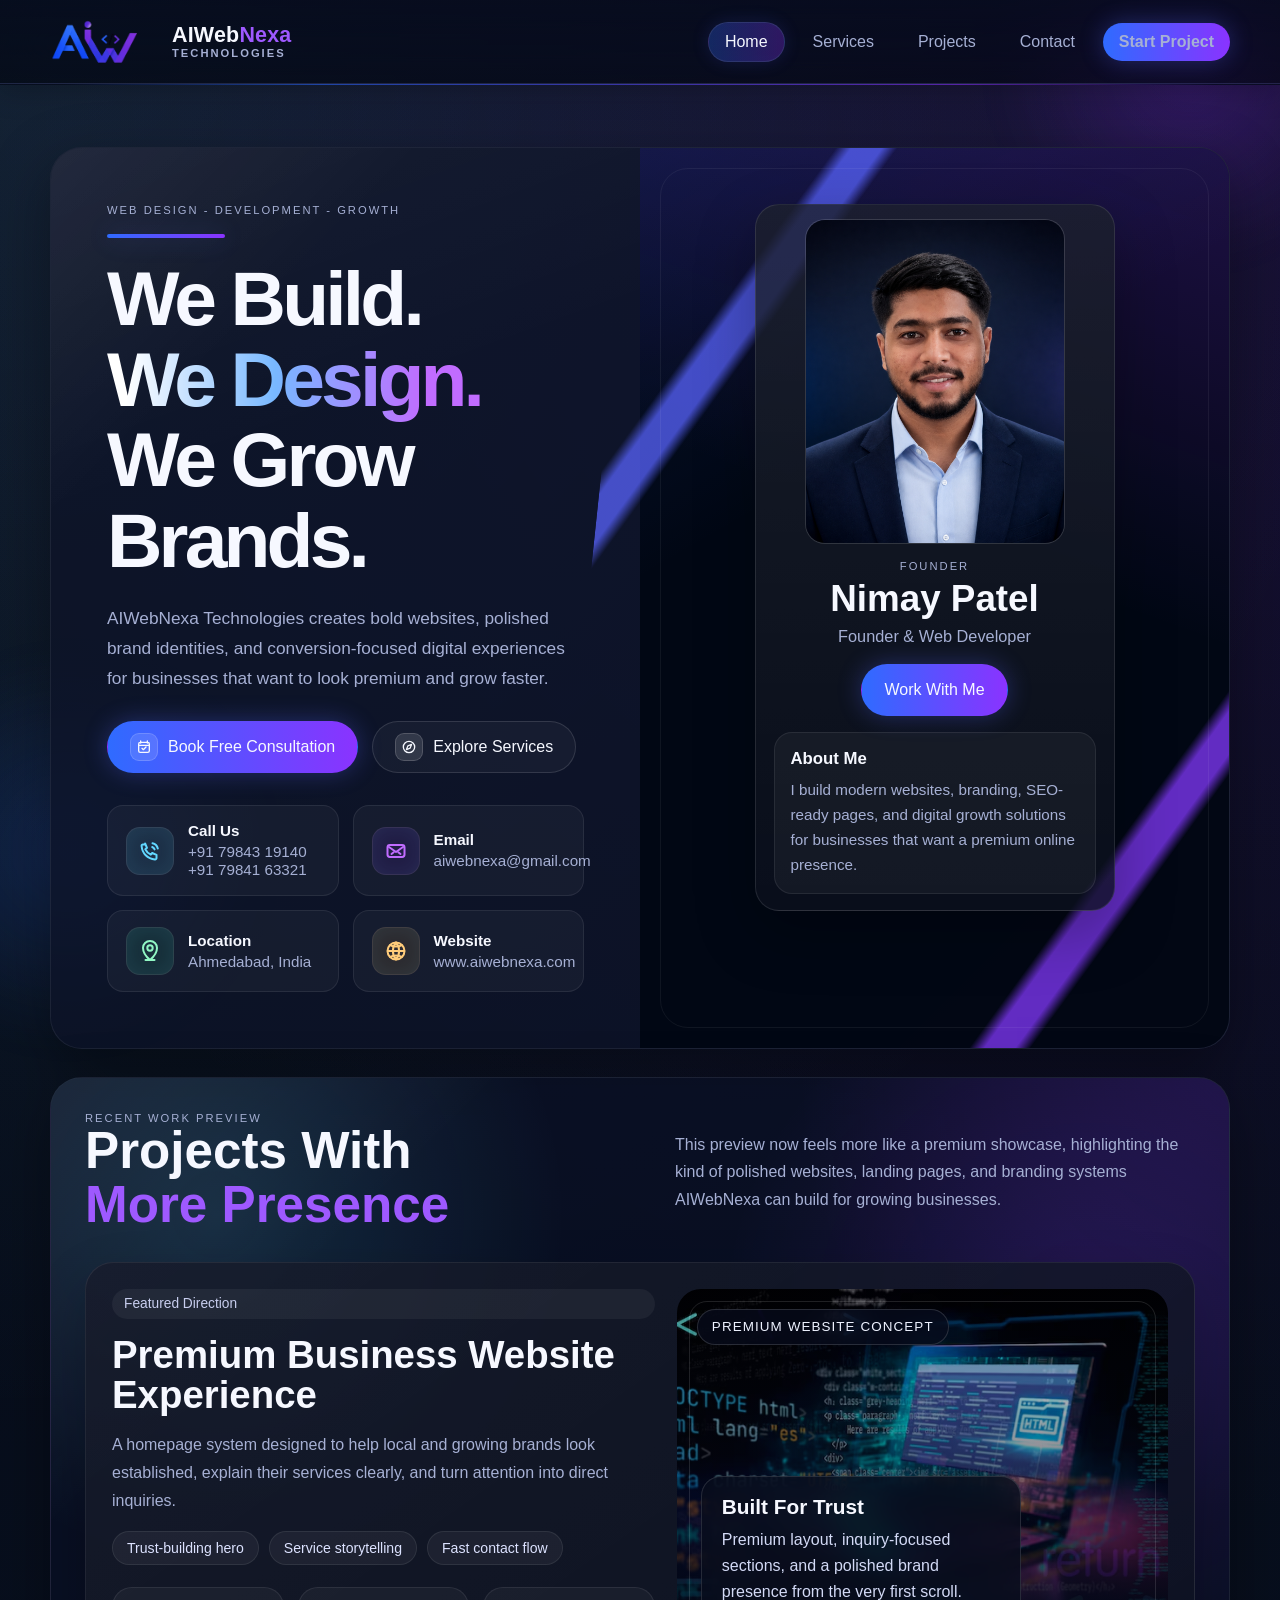
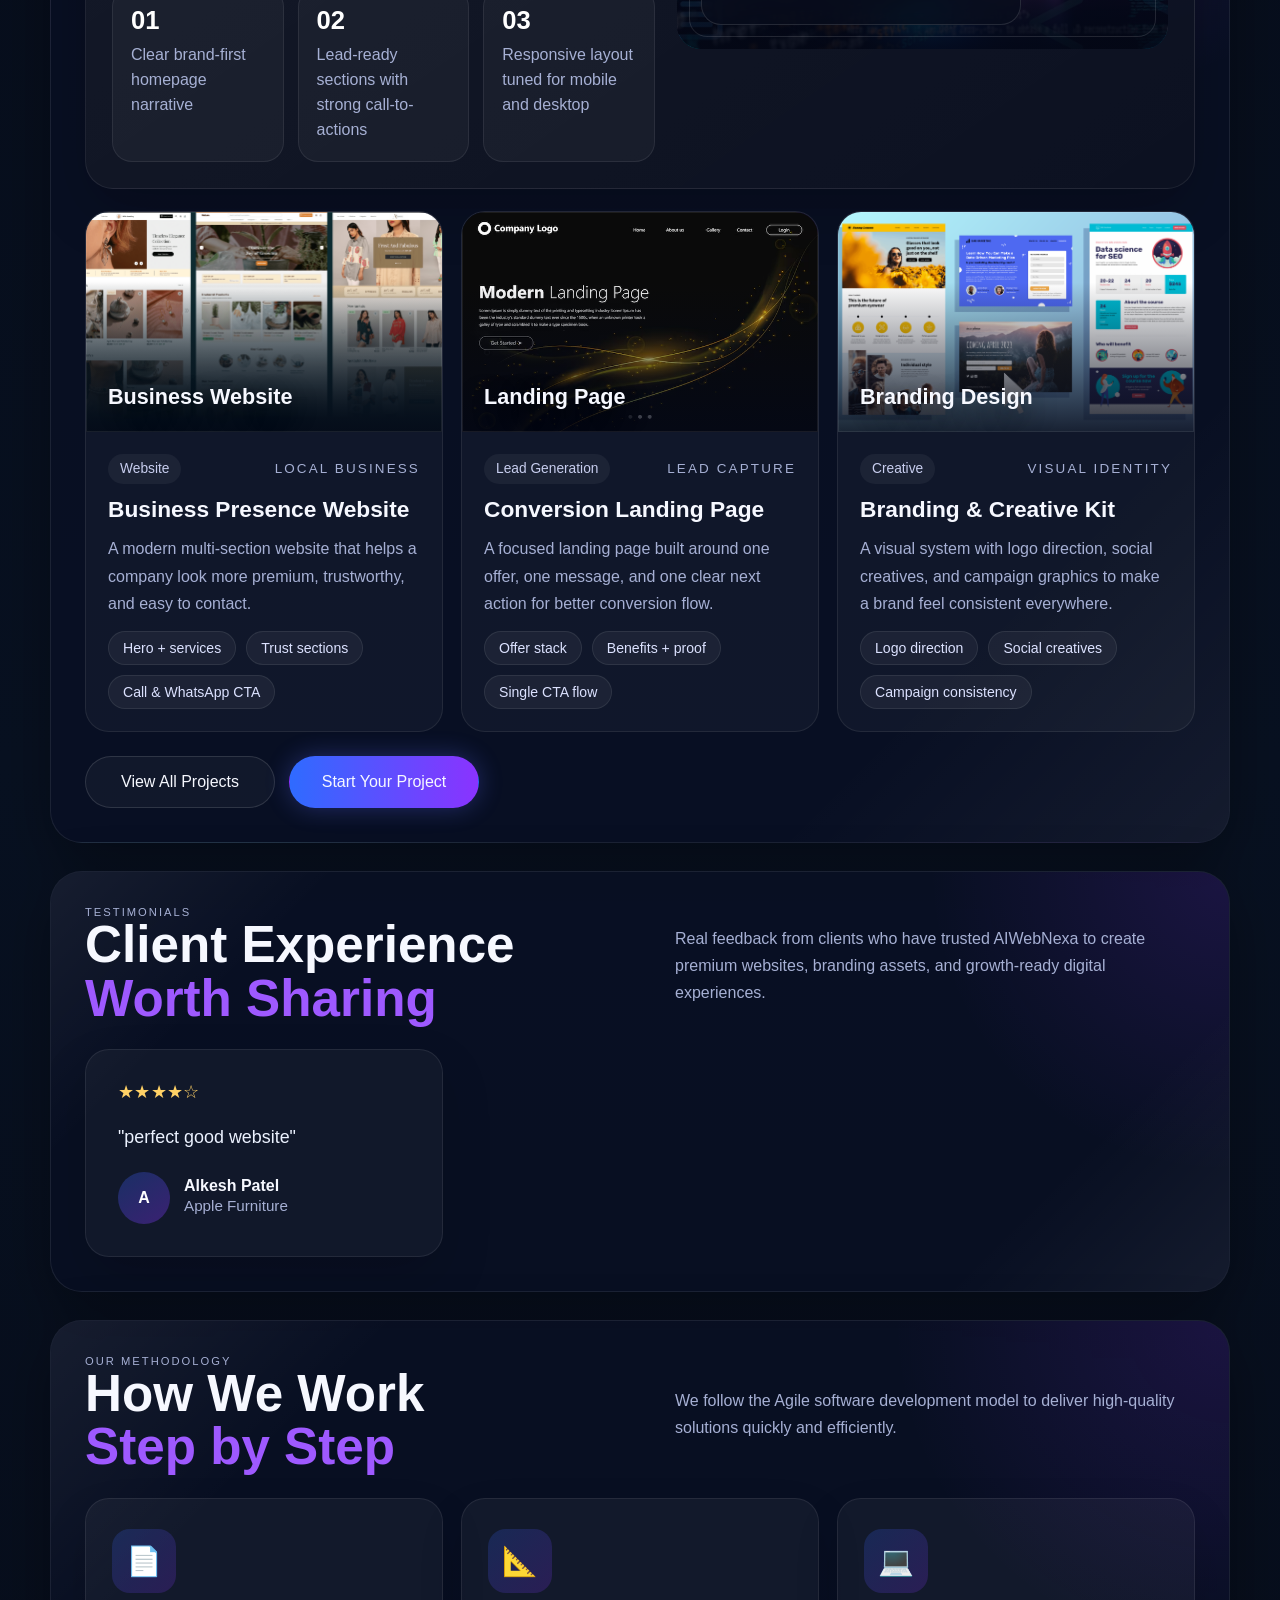
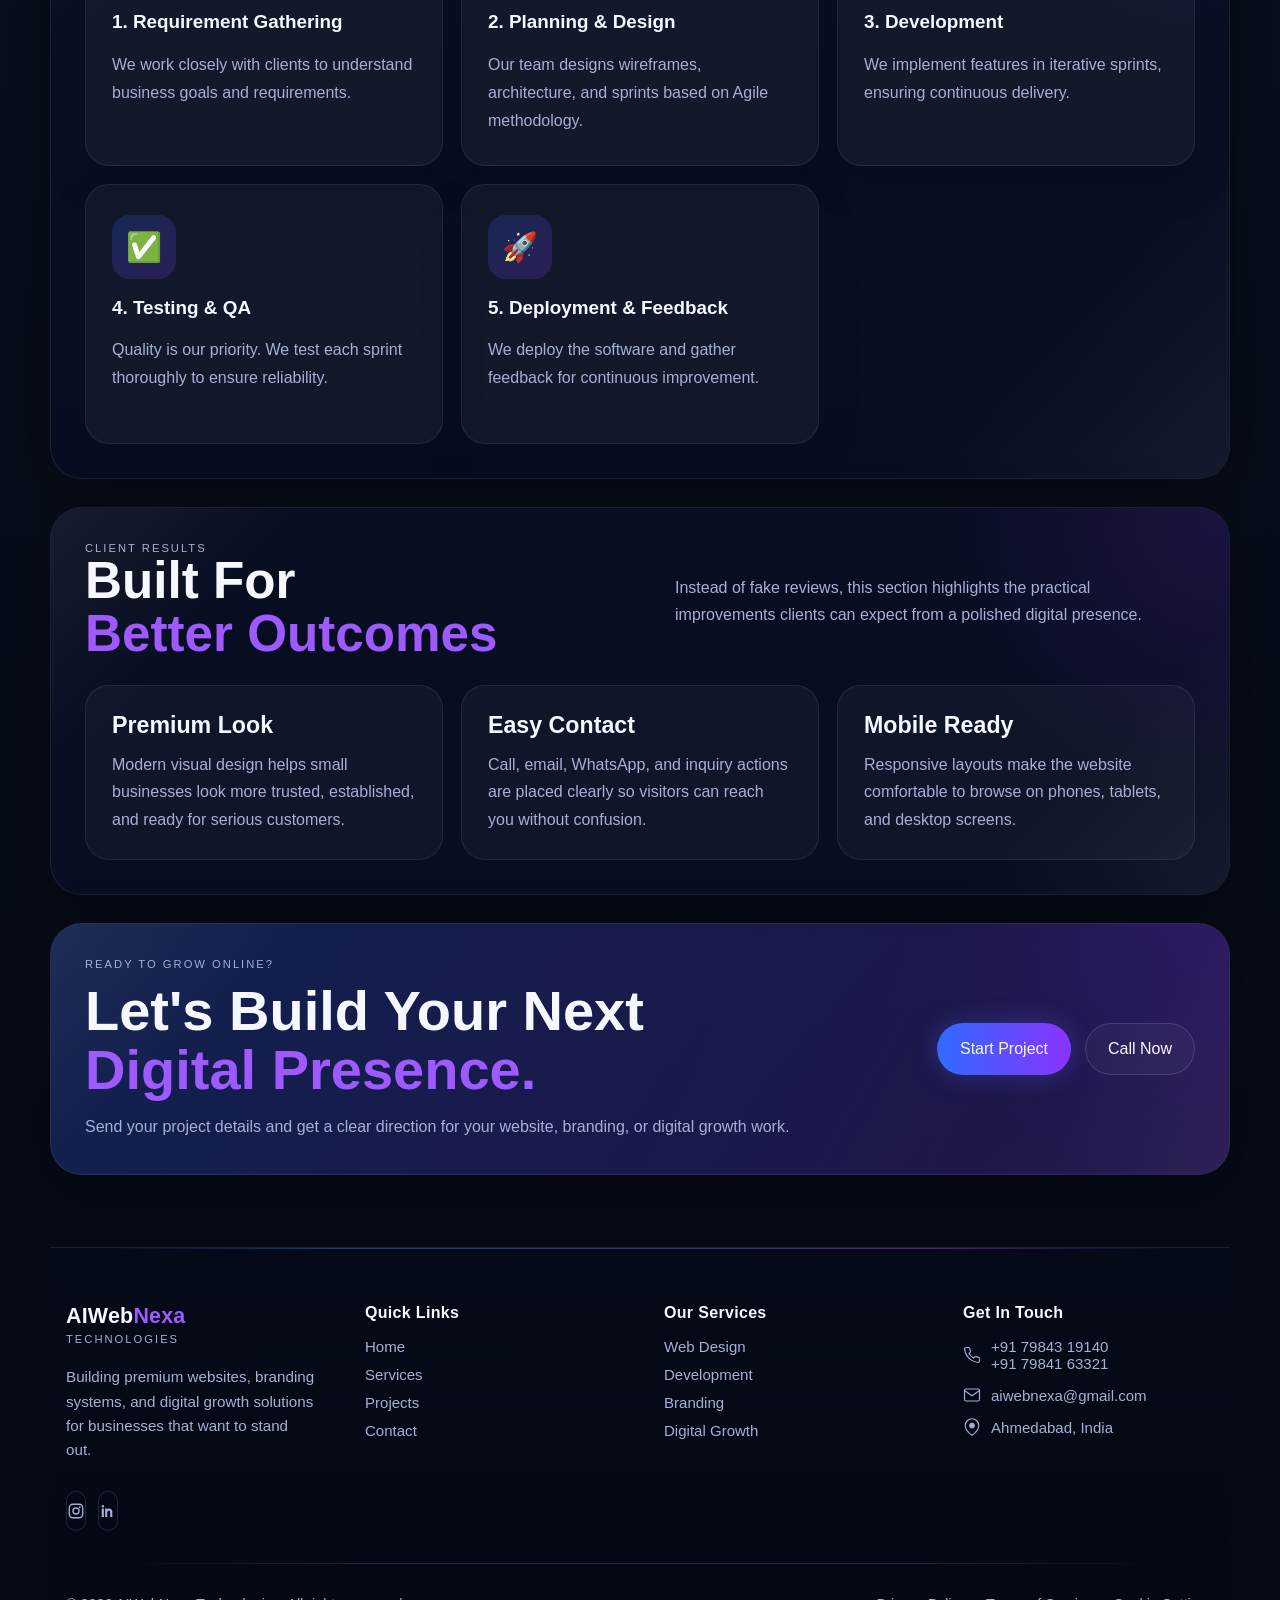
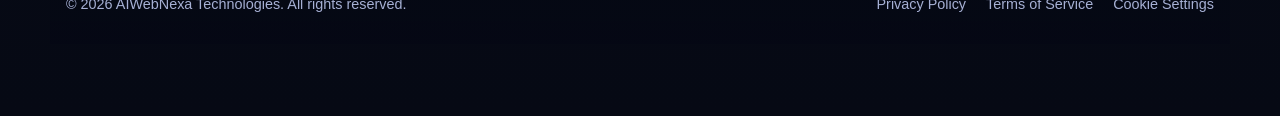
==== commit 82ea1709: "done" ====
--- a/index.html
+++ b/index.html
@@ -3,7 +3,20 @@
 <head>
   <meta charset="UTF-8">
   <meta name="viewport" content="width=device-width, initial-scale=1.0">
-  <meta name="description" content="AIWebNexa Technologies builds modern websites, branding systems, and growth-ready digital experiences.">
+  <meta name="description" content="AIWebNexa Technologies builds modern business websites, portfolio websites, branding systems, and growth-ready digital experiences.">
+  <meta name="keywords" content="web development, website design, AIWebNexa, portfolio website, business website, frontend developer">
+  <meta name="author" content="AIWebNexa">
+
+    <link rel="icon" type="image/png" href="images/logo-removebg-preview.png">
+    <!-- Google tag (gtag.js) -->
+<script async src="https://www.googletagmanager.com/gtag/js?id=G-V4T1YM48Y3"></script>
+<script>
+  window.dataLayer = window.dataLayer || [];
+  function gtag(){dataLayer.push(arguments);}
+  gtag('js', new Date());
+
+  gtag('config', 'G-V4T1YM48Y3');
+</script>
   <title>AIWebNexa Technologies</title>
   <link rel="stylesheet" href="style.css">
 </head>
@@ -385,7 +398,20 @@
             <small>Technologies</small>
           </div>
           <p>Building premium websites, branding systems, and digital growth solutions for businesses that want to stand out.</p>
-          
+          <div class="footer-social" aria-label="Social links">
+            <a href="https://www.instagram.com/aiwebnexa/" target="_blank" rel="noopener noreferrer" aria-label="AIWebNexa on Instagram">
+              <svg viewBox="0 0 24 24" aria-hidden="true">
+                <rect x="3" y="3" width="18" height="18" rx="5" fill="none" stroke="currentColor" stroke-width="1.8"/>
+                <circle cx="12" cy="12" r="4" fill="none" stroke="currentColor" stroke-width="1.8"/>
+                <circle cx="17" cy="7" r="1.2" fill="currentColor"/>
+              </svg>
+            </a>
+            <a href="https://www.linkedin.com/in/nimay-patel-25a684275/" target="_blank" rel="noopener noreferrer" aria-label="Nimay Patel on LinkedIn">
+              <svg viewBox="0 0 24 24" aria-hidden="true">
+                <path fill="currentColor" d="M6.5 8.8H3.6v11.1h2.9V8.8ZM5.1 4a1.7 1.7 0 1 0 0 3.4 1.7 1.7 0 0 0 0-3.4Zm5.9 4.8H8.2v11.1H11v-5.8c0-1.6.8-2.6 2.1-2.6 1.2 0 1.8.8 1.8 2.5v5.9h2.9v-6.5c0-3.2-1.7-4.9-4.3-4.9-1.4 0-2.2.6-2.7 1.3l.2-1Z"/>
+              </svg>
+            </a>
+          </div>
         </div>
 
         <div class="footer-section footer-links">
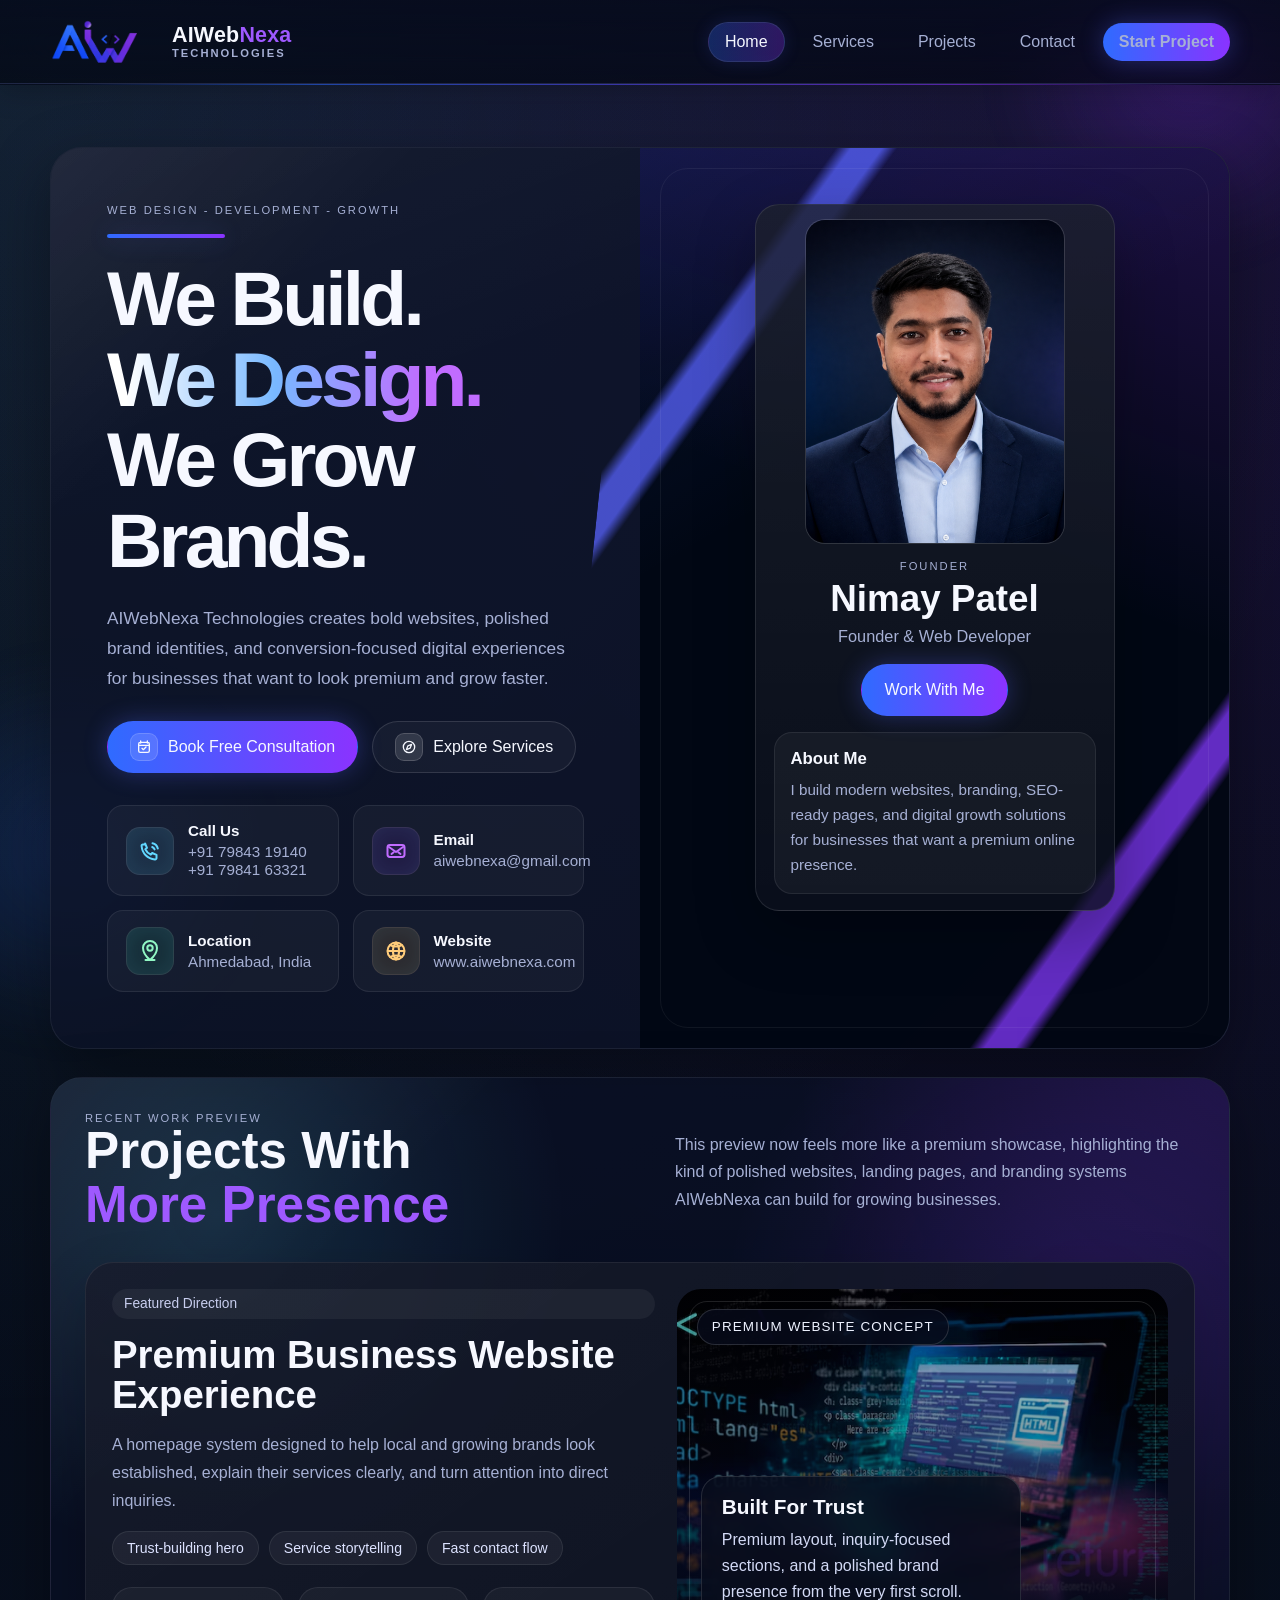
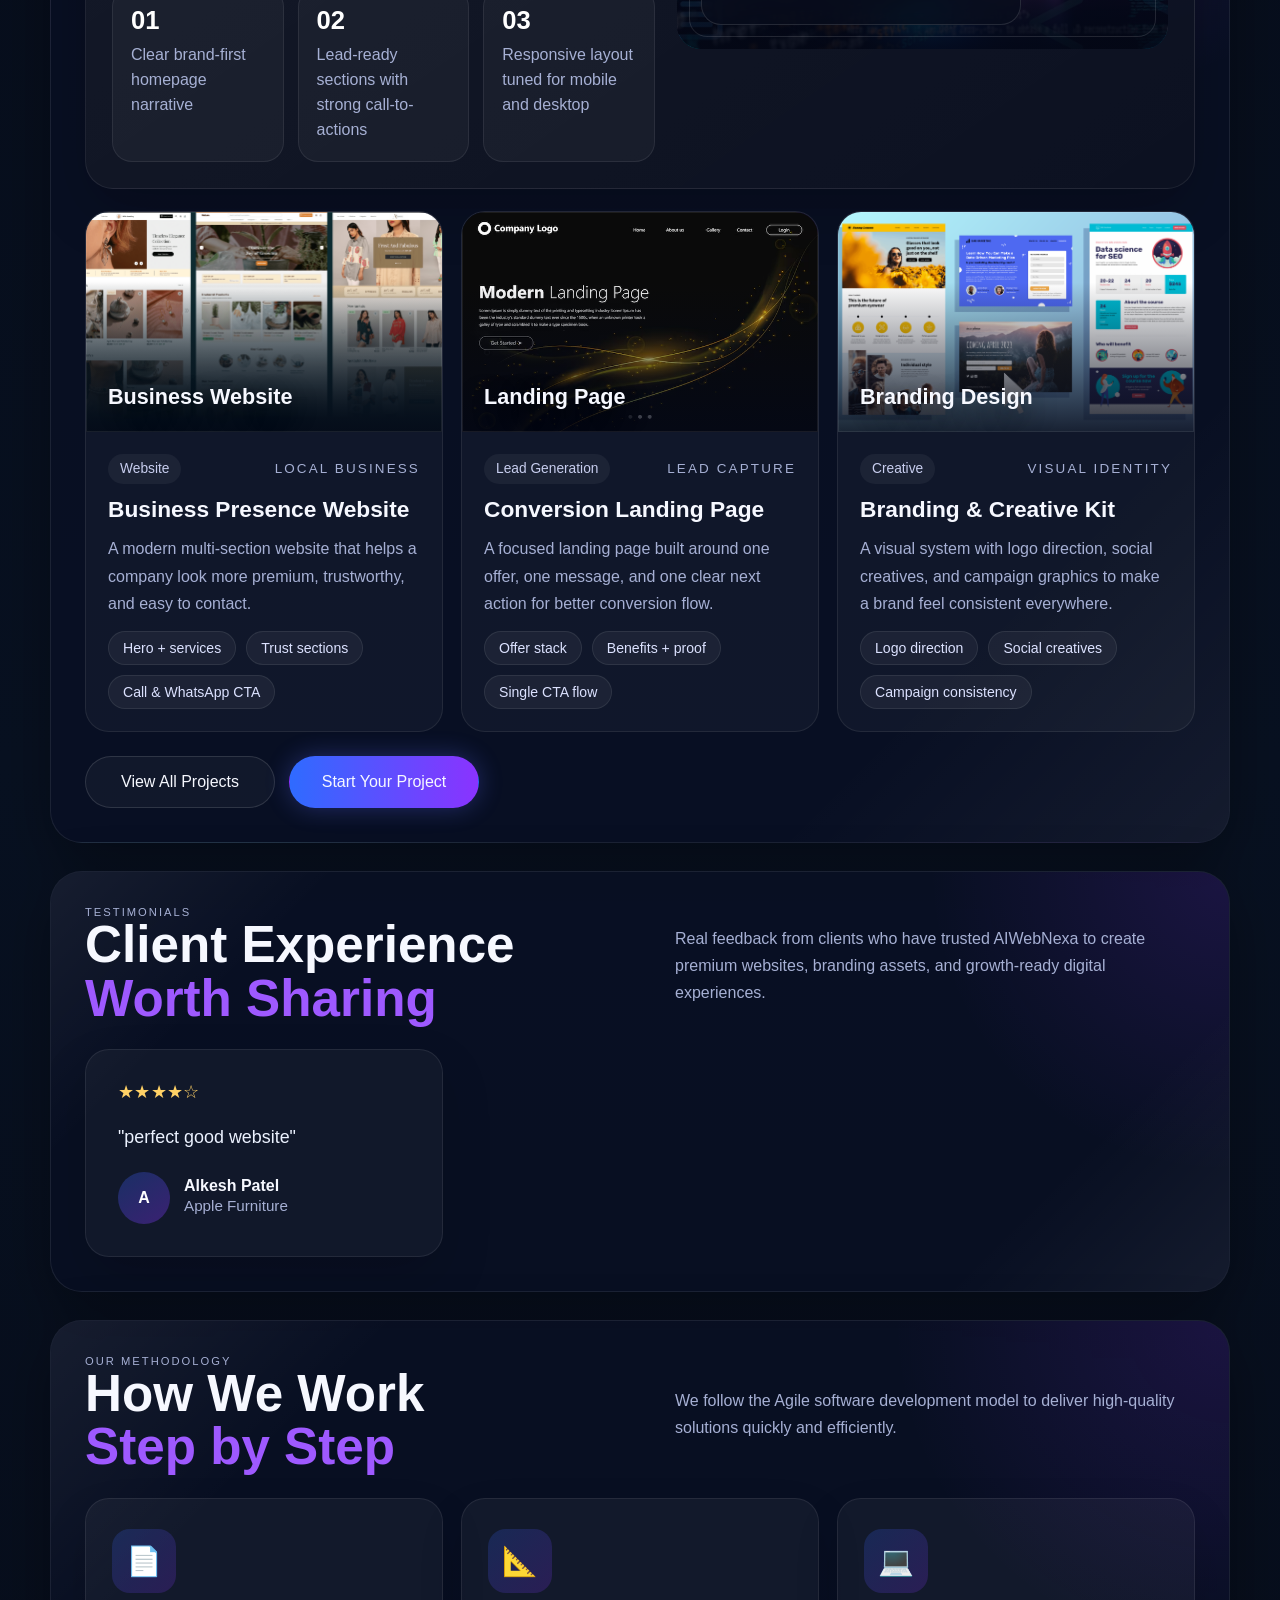
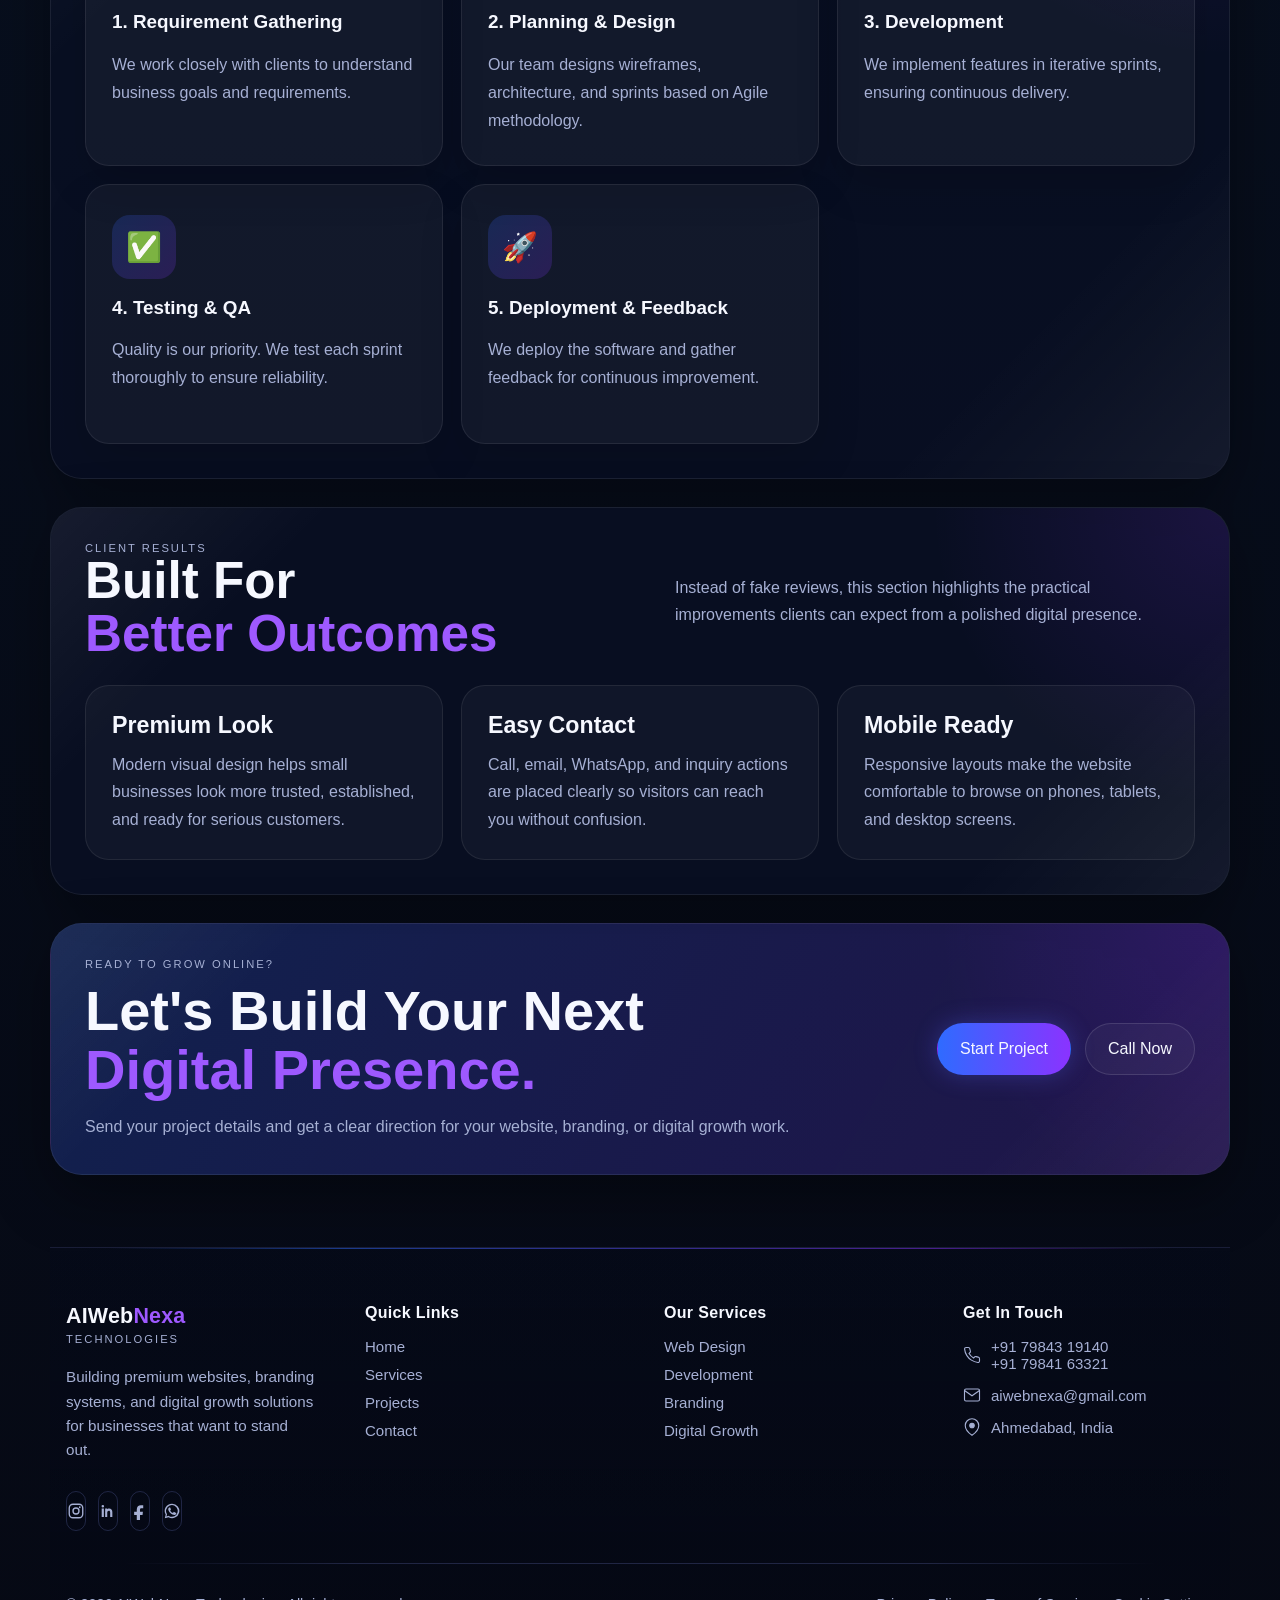
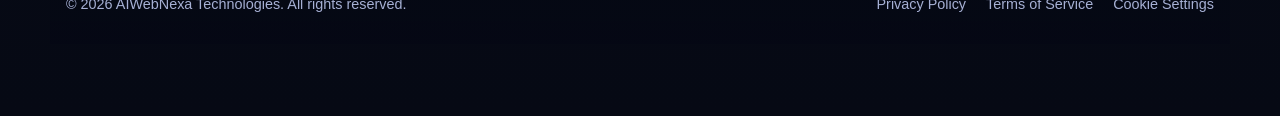
==== commit 2b86424c: "update" ====
--- a/index.html
+++ b/index.html
@@ -6,6 +6,14 @@
   <meta name="description" content="AIWebNexa Technologies builds modern business websites, portfolio websites, branding systems, and growth-ready digital experiences.">
   <meta name="keywords" content="web development, website design, AIWebNexa, portfolio website, business website, frontend developer">
   <meta name="author" content="AIWebNexa">
+  <meta name="robots" content="index, follow">
+  <link rel="canonical" href="https://www.aiwebnexa.com/">
+  <meta property="og:type" content="website">
+  <meta property="og:title" content="AIWebNexa Technologies | Website Design & Development">
+  <meta property="og:description" content="AIWebNexa Technologies builds modern business websites, branding systems, and digital growth solutions.">
+  <meta property="og:url" content="https://www.aiwebnexa.com/">
+  <meta property="og:image" content="https://www.aiwebnexa.com/images/logo-removebg-preview.png">
+  <meta name="twitter:card" content="summary_large_image">
 
     <link rel="icon" type="image/png" href="images/logo-removebg-preview.png">
     <!-- Google tag (gtag.js) -->
@@ -17,7 +25,24 @@
 
   gtag('config', 'G-V4T1YM48Y3');
 </script>
-  <title>AIWebNexa Technologies</title>
+  <title>AIWebNexa Technologies | Website Design & Development</title>
+  <script type="application/ld+json">
+  {
+    "@context": "https://schema.org",
+    "@type": "Organization",
+    "name": "AIWebNexa Technologies",
+    "url": "https://www.aiwebnexa.com",
+    "logo": "https://www.aiwebnexa.com/images/logo-removebg-preview.png",
+    "email": "aiwebnexa@gmail.com",
+    "telephone": "+917984319140",
+    "sameAs": [
+      "https://www.instagram.com/aiwebnexa/",
+      "https://www.linkedin.com/in/nimay-patel-25a684275/",
+      "https://www.facebook.com/aiwebnexa/",
+      "https://wa.me/917984319140"
+    ]
+  }
+  </script>
   <link rel="stylesheet" href="style.css">
 </head>
 <body>
@@ -409,6 +434,16 @@
             <a href="https://www.linkedin.com/in/nimay-patel-25a684275/" target="_blank" rel="noopener noreferrer" aria-label="Nimay Patel on LinkedIn">
               <svg viewBox="0 0 24 24" aria-hidden="true">
                 <path fill="currentColor" d="M6.5 8.8H3.6v11.1h2.9V8.8ZM5.1 4a1.7 1.7 0 1 0 0 3.4 1.7 1.7 0 0 0 0-3.4Zm5.9 4.8H8.2v11.1H11v-5.8c0-1.6.8-2.6 2.1-2.6 1.2 0 1.8.8 1.8 2.5v5.9h2.9v-6.5c0-3.2-1.7-4.9-4.3-4.9-1.4 0-2.2.6-2.7 1.3l.2-1Z"/>
+              </svg>
+            </a>
+            <a href="https://www.facebook.com/aiwebnexa/" target="_blank" rel="noopener noreferrer" aria-label="AIWebNexa on Facebook">
+              <svg viewBox="0 0 24 24" aria-hidden="true">
+                <path fill="currentColor" d="M14 8.2h2.3V4.4c-.4-.1-1.7-.2-3.2-.2-3.2 0-5.4 2-5.4 5.7v3.2H4.2v4.2h3.5V24H12v-6.7h3.4l.5-4.2H12v-2.8c0-1.2.3-2.1 2-2.1Z"/>
+              </svg>
+            </a>
+            <a href="https://wa.me/917984319140" target="_blank" rel="noopener noreferrer" aria-label="Message AIWebNexa on WhatsApp">
+              <svg viewBox="0 0 24 24" aria-hidden="true">
+                <path fill="currentColor" d="M12 2.2A9.7 9.7 0 0 0 3.6 16.8L2.4 21.7l5-1.3A9.7 9.7 0 1 0 12 2.2Zm0 17.6c-1.5 0-3-.4-4.2-1.2l-.3-.2-2.9.8.8-2.8-.2-.3A7.8 7.8 0 1 1 12 19.8Zm4.4-5.8c-.2-.1-1.4-.7-1.6-.8-.2-.1-.4-.1-.6.1-.2.3-.6.8-.8 1-.1.2-.3.2-.5.1-.2-.1-1-.4-1.9-1.2-.7-.6-1.2-1.4-1.3-1.6-.1-.2 0-.4.1-.5l.4-.5c.1-.2.2-.3.3-.5.1-.2.1-.3 0-.5-.1-.1-.6-1.4-.8-1.9-.2-.5-.4-.4-.6-.4h-.5c-.2 0-.5.1-.7.3-.2.3-.9.9-.9 2.2s.9 2.5 1.1 2.7c.1.2 1.9 3 4.6 4.1.6.3 1.1.4 1.5.5.6.2 1.2.2 1.7.1.5-.1 1.4-.6 1.6-1.1.2-.6.2-1 .2-1.1-.1-.2-.2-.3-.4-.4Z"/>
               </svg>
             </a>
           </div>
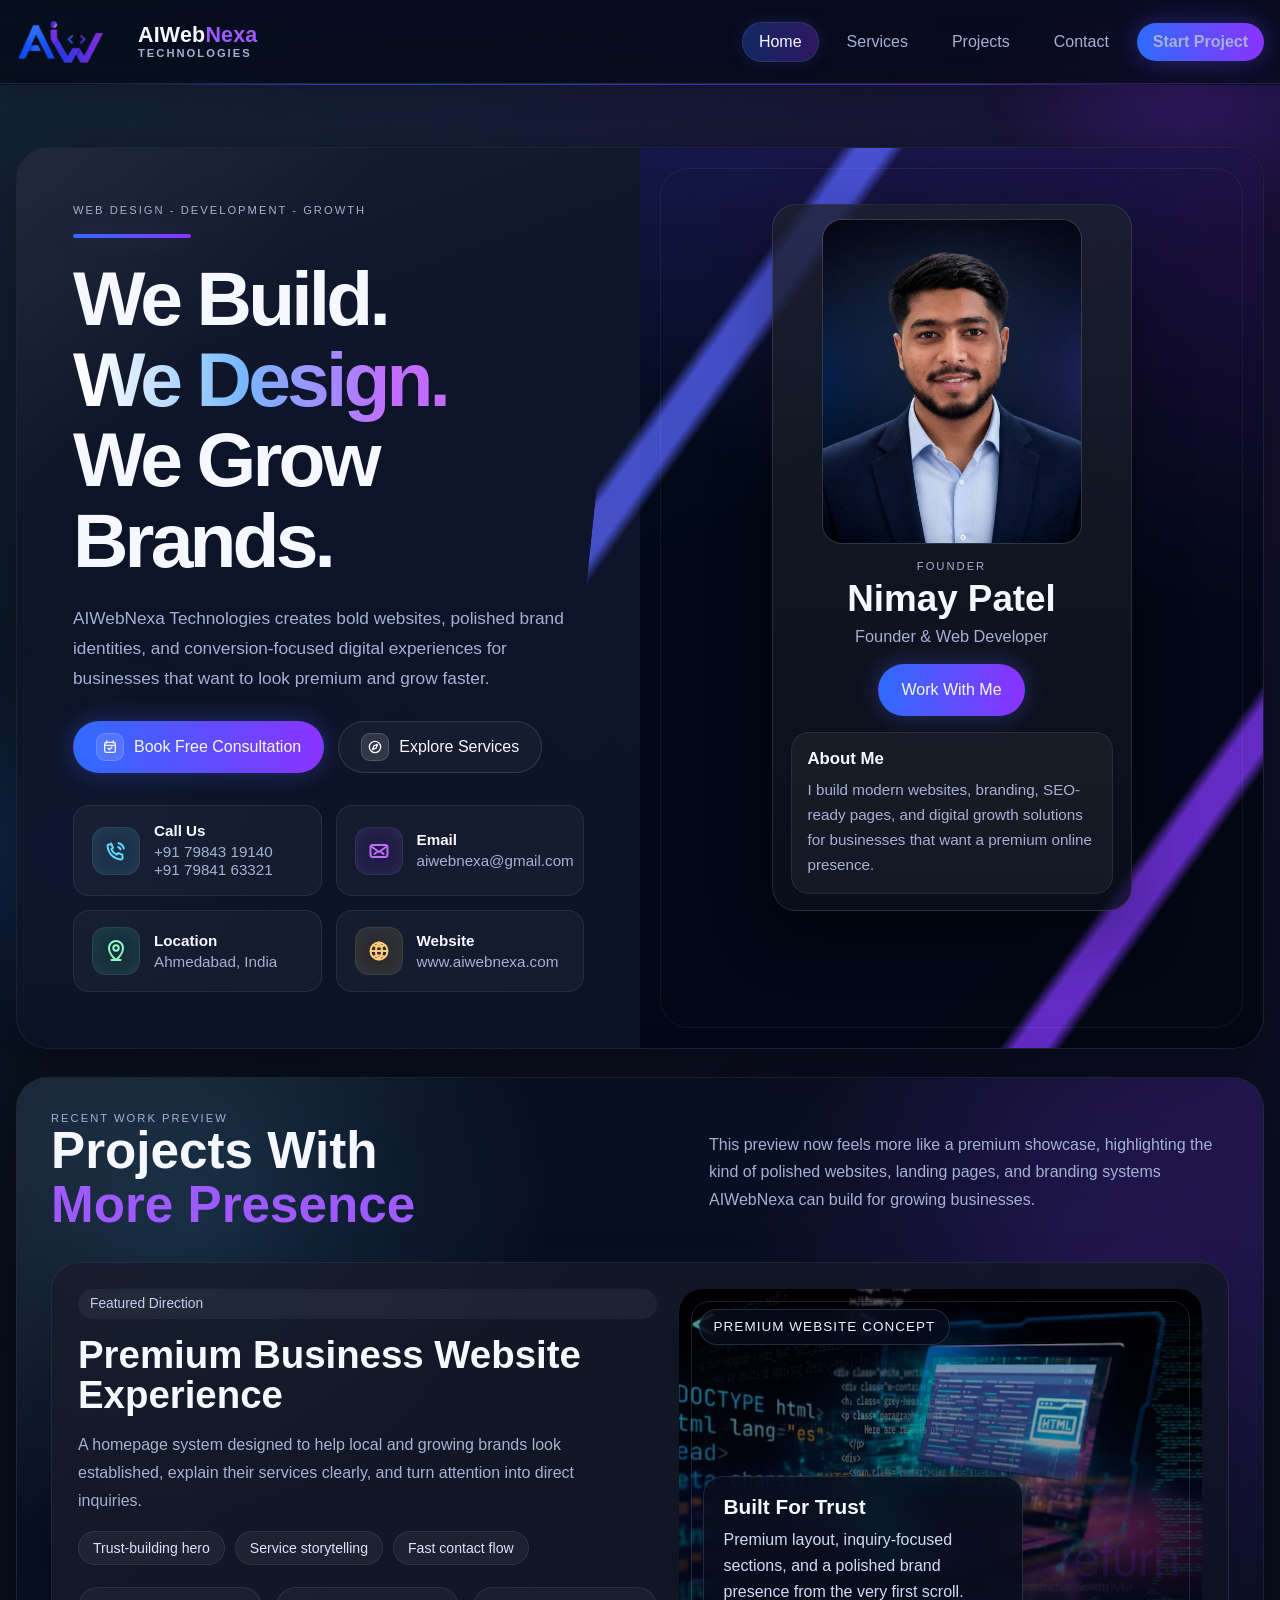
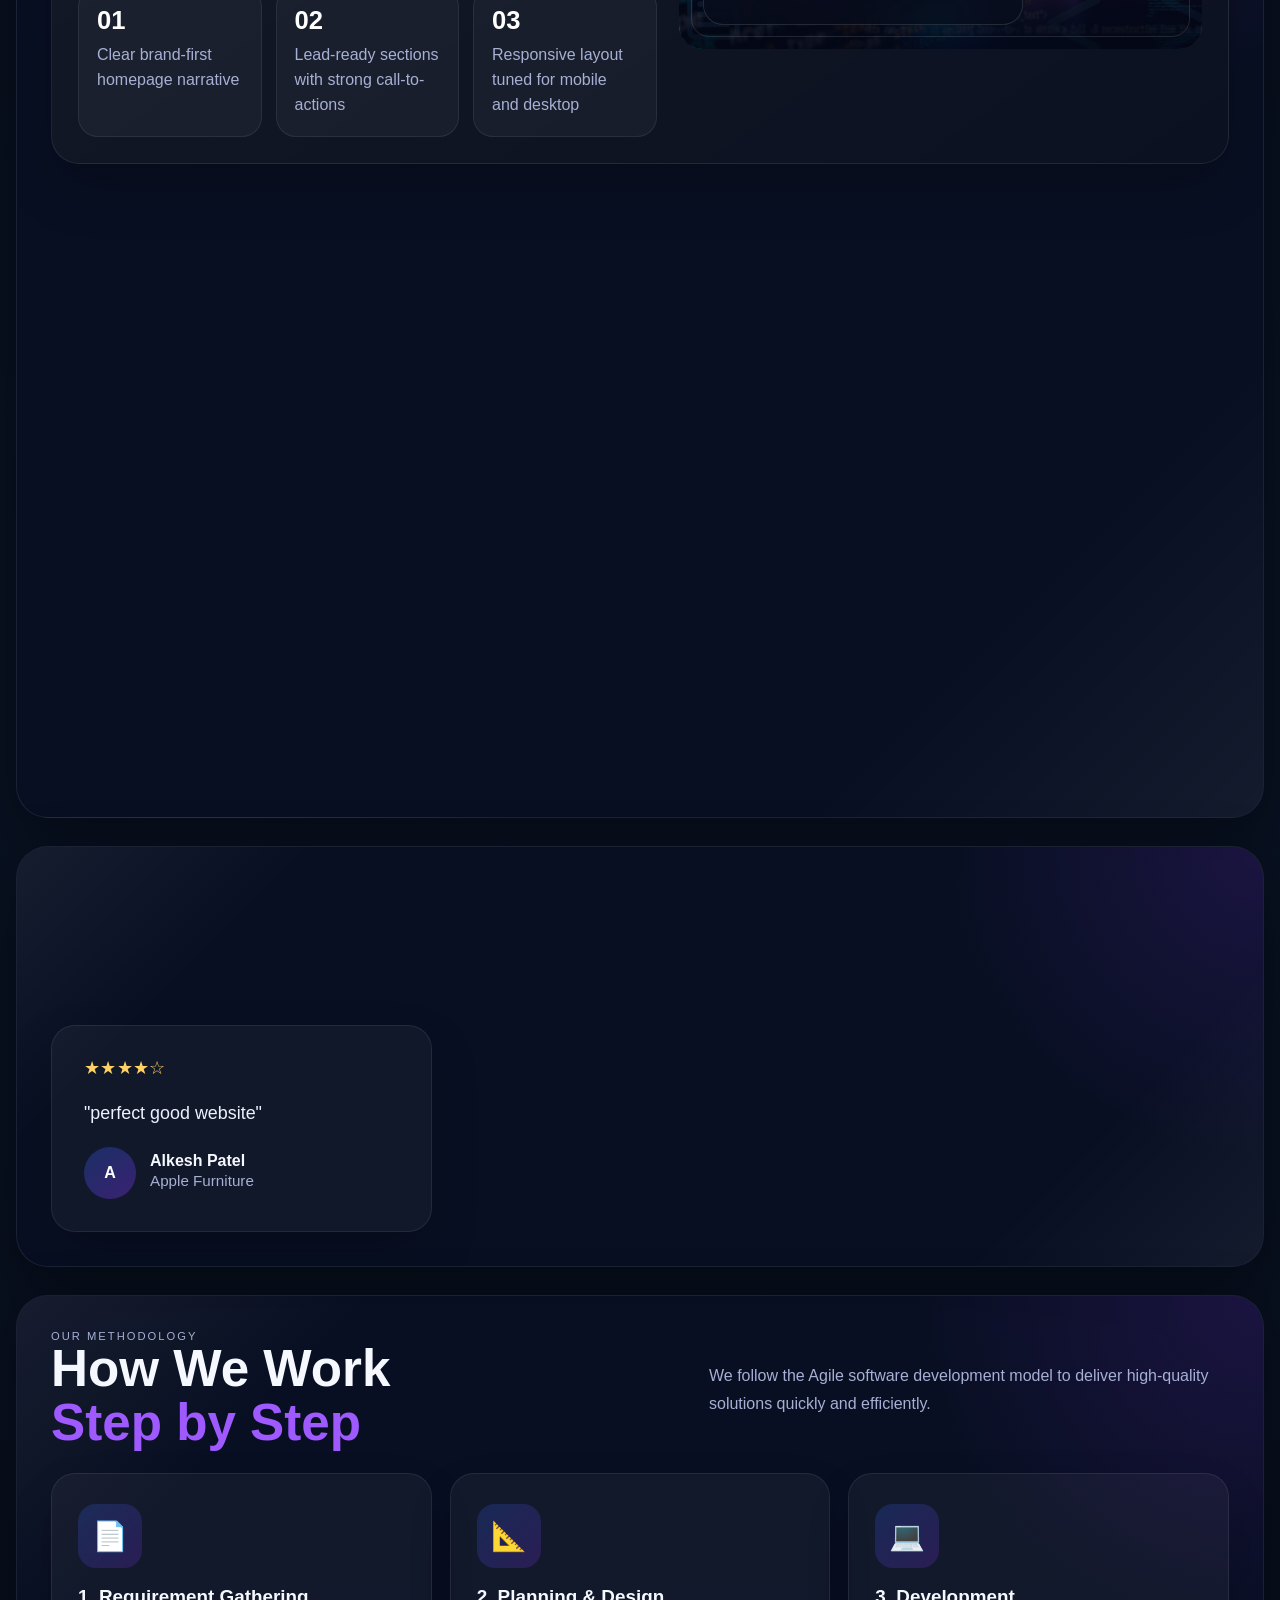
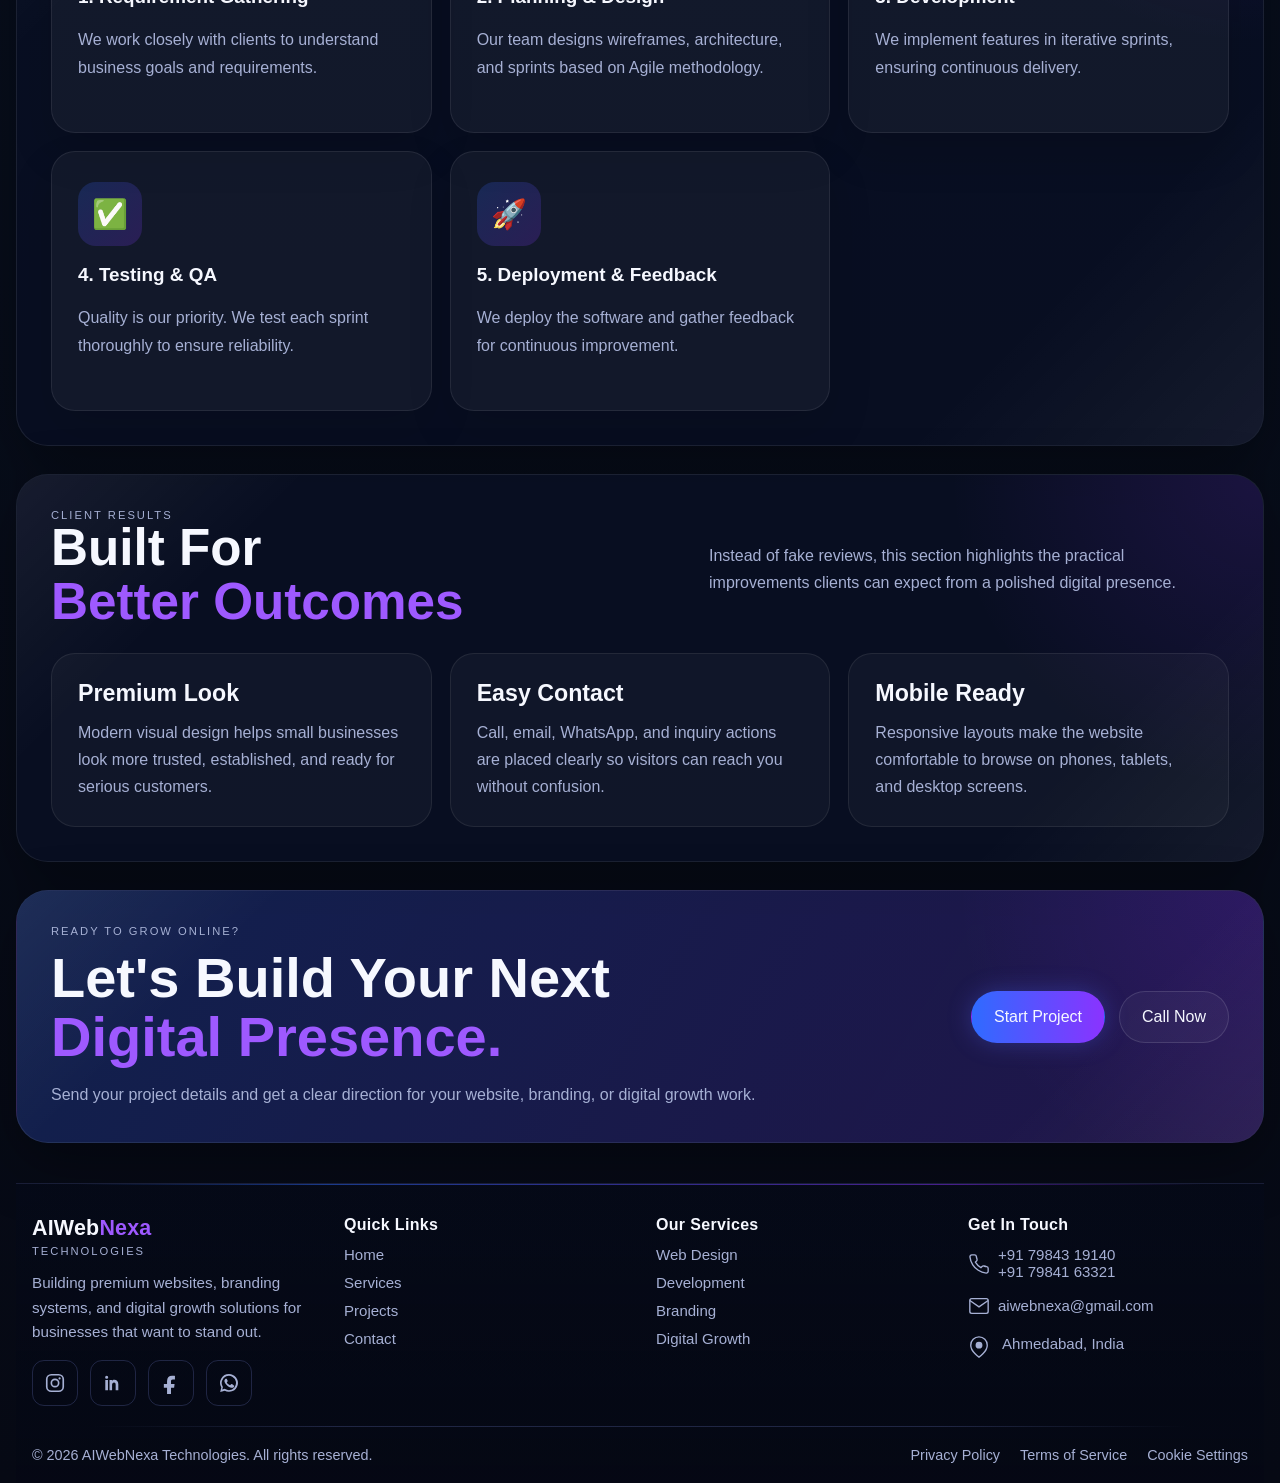
==== commit e2bc3859: "Improve website layout SEO and accessibility" ====
--- a/index.html
+++ b/index.html
@@ -34,7 +34,7 @@
     "url": "https://www.aiwebnexa.com",
     "logo": "https://www.aiwebnexa.com/images/logo-removebg-preview.png",
     "email": "aiwebnexa@gmail.com",
-    "telephone": "+917984319140",
+    "telephone": ["+917984319140", "+917984163321"],
     "sameAs": [
       "https://www.instagram.com/aiwebnexa/",
       "https://www.linkedin.com/in/nimay-patel-25a684275/",
@@ -58,12 +58,12 @@
         </div>
       </a>
 
-      <button class="menu-toggle" type="button" aria-label="Open navigation" aria-expanded="false">
+      <button class="menu-toggle" type="button" aria-label="Open navigation" aria-expanded="false" aria-controls="navLinks">
         <svg><use href="icons.svg#i-menu"></use></svg>
       </button>
 
-      <nav class="nav-links" id="navLinks">
-        <a href="index.html" class="active">Home</a>
+      <nav class="nav-links" id="navLinks" aria-label="Primary navigation">
+        <a href="index.html" class="active" aria-current="page">Home</a>
         <a href="services.html">Services</a>
         <a href="projects.html">Projects</a>
         <a href="contact.html">Contact</a>
@@ -78,11 +78,11 @@
       <div class="welcome-banner">
         <div class="welcome-content">
           <div class="welcome-text">
-            <h1 class="welcome-title">
+            <div class="welcome-title" role="status" aria-live="polite">
               <span class="welcome-word">Welcome</span>
               <span class="welcome-word">to</span>
               <span class="welcome-highlight">AIWebNexa</span>
-            </h1>
+            </div>
             <p class="welcome-subtitle">Your Premium Digital Solutions Partner</p>
           </div>
           <div class="welcome-loader">
@@ -180,7 +180,7 @@
         <div class="visual-stack">
           <div class="founder-card" data-reveal>
             <div class="founder-photo">
-              <img src="images/founder-nimay.png" alt="Nimay Patel, Founder and Web Developer">
+              <img src="images/founder-nimay.png" alt="Nimay Patel, Founder and Web Developer" width="520" height="620" decoding="async">
             </div>
             <div class="founder-info">
               <span class="eyebrow">Founder</span>
@@ -234,7 +234,7 @@
 
         <div class="project-spotlight-visual">
           <div class="spotlight-frame business-preview">
-            <img src="images/premium-website.png" alt="Premium business website direction preview">
+            <img src="images/premium-website.png" alt="Premium business website direction preview" loading="lazy" decoding="async">
             <span class="spotlight-badge">Premium Website Concept</span>
             <div class="spotlight-card">
               <strong>Built For Trust</strong>
@@ -247,7 +247,7 @@
       <div class="portfolio-grid">
         <article class="portfolio-card" data-reveal>
           <div class="portfolio-preview business-preview">
-            <img src="images/portfolio-business.png" alt="Business website mockup preview">
+            <img src="images/portfolio-business.png" alt="Business website mockup preview" loading="lazy" decoding="async">
             <span>Business Website</span>
           </div>
           <div class="portfolio-content">
@@ -267,7 +267,7 @@
 
         <article class="portfolio-card" data-reveal>
           <div class="portfolio-preview landing-preview">
-            <img src="images/protfolio-landingpage.png" alt="Landing page mockup preview">
+            <img src="images/protfolio-landingpage.png" alt="Landing page mockup preview" loading="lazy" decoding="async">
             <span>Landing Page</span>
           </div>
           <div class="portfolio-content">
@@ -287,7 +287,7 @@
 
         <article class="portfolio-card" data-reveal>
           <div class="portfolio-preview branding-preview">
-            <img src="images/protfolio-branding.png" alt="Branding design kit mockup preview">
+            <img src="images/protfolio-branding.png" alt="Branding design kit mockup preview" loading="lazy" decoding="async">
             <span>Branding Design</span>
           </div>
           <div class="portfolio-content">
@@ -509,9 +509,9 @@
       <div class="footer-bottom">
         <p>&copy; 2026 AIWebNexa Technologies. All rights reserved.</p>
         <div class="footer-legal">
-          <a href="#privacy">Privacy Policy</a>
-          <a href="#terms">Terms of Service</a>
-          <a href="#cookies">Cookie Settings</a>
+          <a href="privacy.html">Privacy Policy</a>
+          <a href="terms.html">Terms of Service</a>
+          <a href="privacy.html#cookies">Cookie Settings</a>
         </div>
       </div>
     </footer>
--- a/style.css
+++ b/style.css
@@ -14,7 +14,7 @@
       --radius-lg: 22px;
       --radius-md: 16px;
       --shadow: 0 20px 60px rgba(0, 0, 0, 0.35);
-      --max: 1180px;
+      --max: 1440px;
       --heading: "Trebuchet MS", "Gill Sans", sans-serif;
       --body: "Segoe UI", "Trebuchet MS", sans-serif;
     }
@@ -233,7 +233,7 @@
     }
 
     main {
-      padding: 34px 0 72px;
+      padding: 34px 0 0;
     }
 
     section {
@@ -341,8 +341,8 @@
       align-items: center;
       justify-content: center;
       z-index: 100;
-      animation: welcomeFadeOut 3s ease-out forwards;
-      animation-delay: 0.5s;
+      animation: welcomeFadeOut 1.6s ease-out forwards;
+      animation-delay: 0.25s;
       border-radius: 16px;
     }
 
@@ -742,6 +742,7 @@
       margin-bottom: 24px;
     }
 
+    .section-head h1,
     .section-head h2 {
       font-size: clamp(2rem, 4vw, 3.2rem);
     }
@@ -2418,6 +2419,35 @@
       }
     }
 
+    :focus-visible {
+      outline: 3px solid var(--cyan);
+      outline-offset: 4px;
+    }
+
+    @media (prefers-reduced-motion: reduce) {
+      html {
+        scroll-behavior: auto;
+      }
+
+      *,
+      *::before,
+      *::after {
+        animation-duration: 0.01ms !important;
+        animation-iteration-count: 1 !important;
+        scroll-behavior: auto !important;
+        transition-duration: 0.01ms !important;
+      }
+
+      [data-reveal] {
+        opacity: 1;
+        transform: none;
+      }
+
+      .welcome-banner {
+        display: none;
+      }
+    }
+
     /* Responsive Adjustments */
     @media (max-width: 1080px) {
       .projects-hero-meta {
@@ -3203,8 +3233,8 @@
     }
 
 .premium-footer {
-      margin-top: 72px;
-      padding: 56px 0 32px;
+      margin-top: 40px;
+      padding: 32px 0 20px;
       background: linear-gradient(180deg, rgba(5, 10, 26, 0.5), rgba(5, 8, 20, 0.8));
       border-top: 1px solid rgba(139, 157, 255, 0.15);
       color: var(--text);
@@ -3226,7 +3256,7 @@
     .premium-footer-content {
       display: grid;
       grid-template-columns: repeat(4, 1fr);
-      gap: 48px;
+      gap: 32px;
       max-width: var(--max);
       margin: 0 auto;
       width: min(calc(100% - 32px), var(--max));
@@ -3237,11 +3267,11 @@
     .footer-section {
       display: flex;
       flex-direction: column;
-      gap: 16px;
+      gap: 12px;
     }
 
     .footer-brand {
-      gap: 20px;
+      gap: 14px;
     }
 
     .footer-logo {
@@ -3279,12 +3309,13 @@
     .footer-social {
       display: flex;
       gap: 12px;
-      margin-top: 8px;
+      margin-top: 2px;
     }
 
     .footer-social a {
-      width: 40px;
-      height: 40px;
+      width: 46px;
+      height: 46px;
+      flex: 0 0 46px;
       border-radius: 12px;
       display: flex;
       align-items: center;
@@ -3299,11 +3330,12 @@
       color: var(--text);
       background: rgba(47, 107, 255, 0.15);
       border-color: rgba(47, 107, 255, 0.3);
+      transform: translateY(-3px);
     }
 
     .footer-social svg {
-      width: 18px;
-      height: 18px;
+      width: 22px;
+      height: 22px;
     }
 
     .footer-section h4 {
@@ -3323,7 +3355,7 @@
       gap: 10px;
     }
 
-    .footer-section a {
+    .footer-section > ul a {
       color: var(--muted);
       font-size: 0.94rem;
       transition: all 0.25s ease;
@@ -3333,7 +3365,7 @@
       width: fit-content;
     }
 
-    .footer-section a:hover {
+    .footer-section > ul a:hover {
       color: var(--text);
       transform: translateX(4px);
     }
@@ -3345,8 +3377,8 @@
     .contact-list a,
     .contact-list span {
       display: flex;
-      align-items: center;
-      gap: 10px;
+      align-items: flex-start;
+      gap: 12px;
       color: var(--muted);
       font-size: 0.94rem;
     }
@@ -3356,8 +3388,9 @@
     }
 
     .icon-small {
-      width: 18px;
-      height: 18px;
+      width: 22px;
+      height: 22px;
+      margin-top: 1px;
       flex-shrink: 0;
       stroke: currentColor;
       fill: none;
@@ -3367,7 +3400,7 @@
     .footer-divider {
       height: 1px;
       background: linear-gradient(90deg, transparent 5%, rgba(139, 157, 255, 0.2) 25%, rgba(139, 157, 255, 0.2) 75%, transparent 95%);
-      margin: 32px 0;
+      margin: 20px 0;
       max-width: var(--max);
       margin-left: auto;
       margin-right: auto;
@@ -3407,6 +3440,22 @@
       color: var(--text);
     }
 
+    .legal-page {
+      min-height: calc(100vh - 84px);
+      padding-bottom: 34px;
+    }
+
+    .legal-page article {
+      max-width: 900px;
+      margin: 0 auto;
+      padding: clamp(28px, 5vw, 64px);
+    }
+
+    .legal-page h1 { margin: 14px 0 28px; }
+    .legal-page h2 { margin-top: 32px; font-size: 1.4rem; }
+    .legal-page p { color: var(--muted); line-height: 1.8; }
+    .legal-page a { color: var(--cyan); }
+
     @media (max-width: 1080px) {
       .premium-footer-content {
         grid-template-columns: repeat(2, 1fr);
@@ -3425,8 +3474,8 @@
 
     @media (max-width: 640px) {
       .premium-footer {
-        padding: 40px 0 24px;
-        margin-top: 48px;
+        padding: 28px 0 20px;
+        margin-top: 32px;
       }
 
       .premium-footer-content {
@@ -3439,8 +3488,9 @@
       }
 
       .footer-social a {
-        width: 36px;
-        height: 36px;
+        width: 42px;
+        height: 42px;
+        flex-basis: 42px;
       }
 
       .footer-bottom {
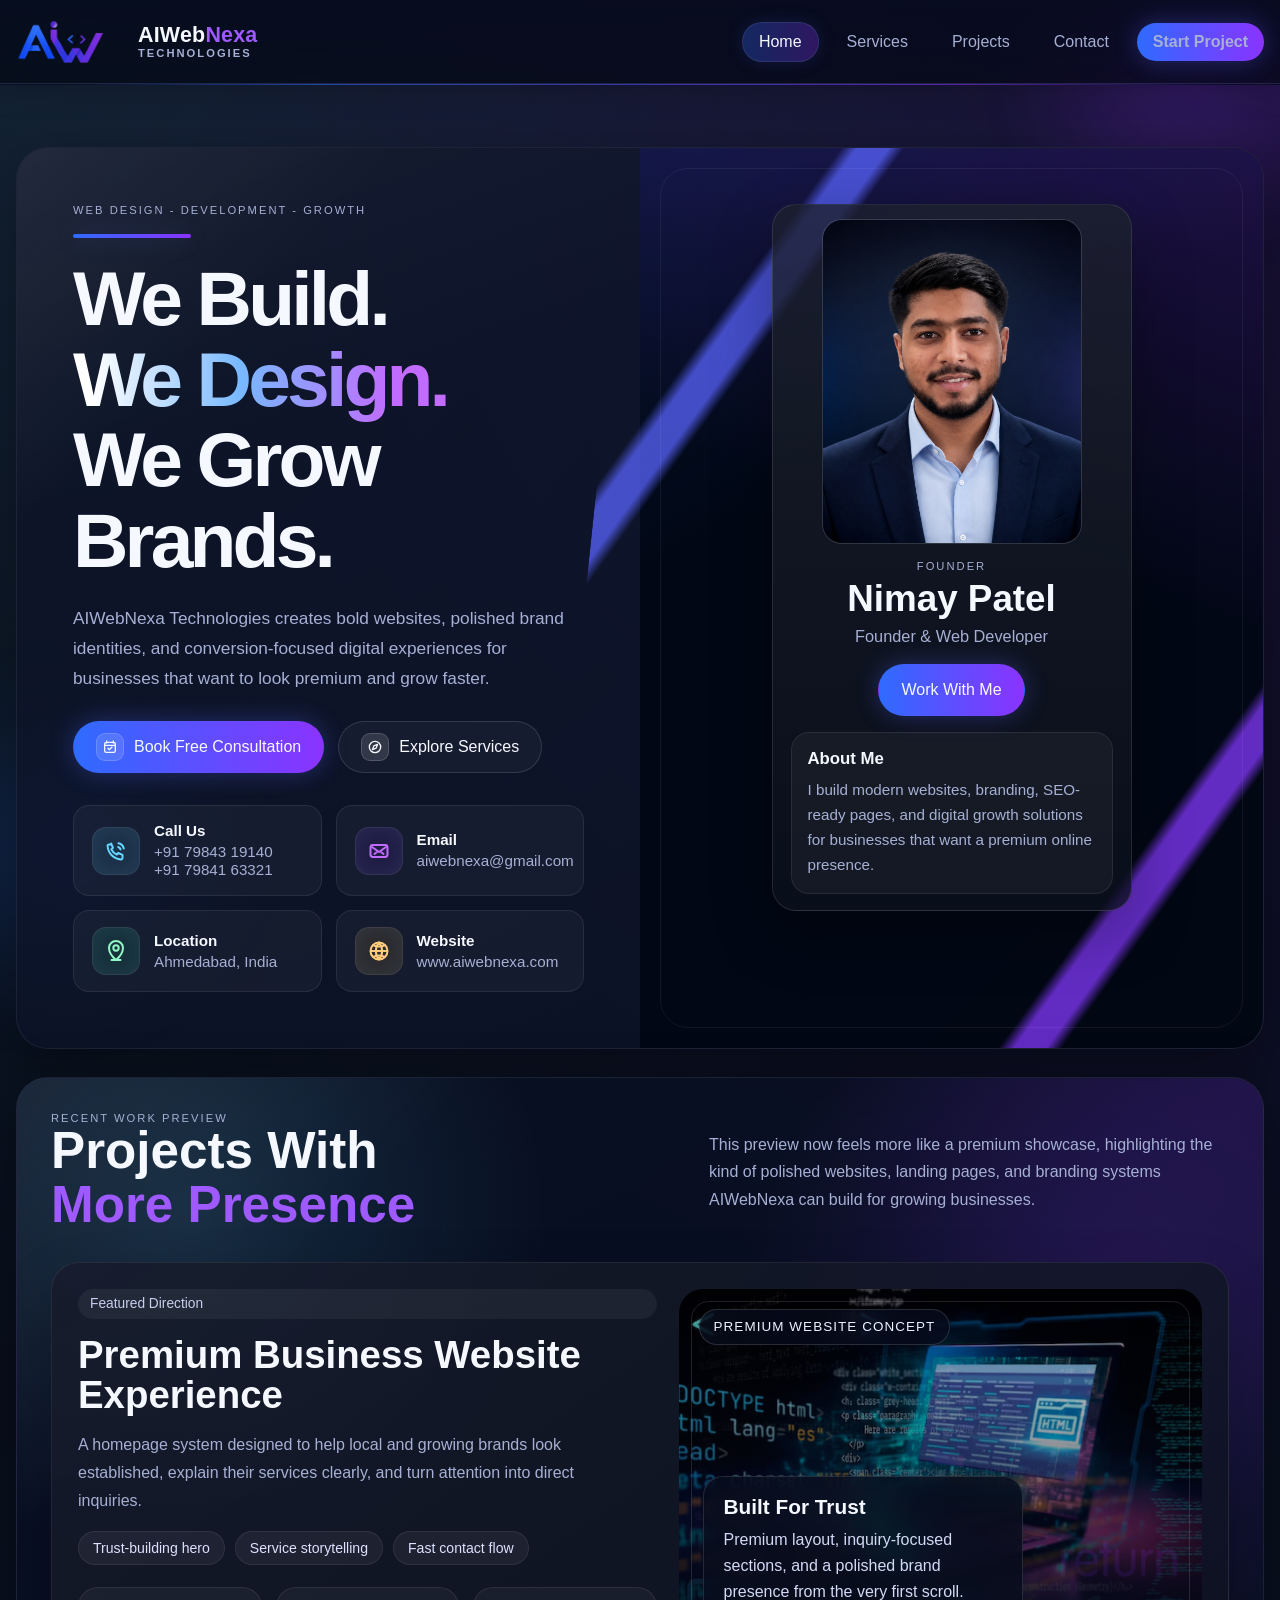
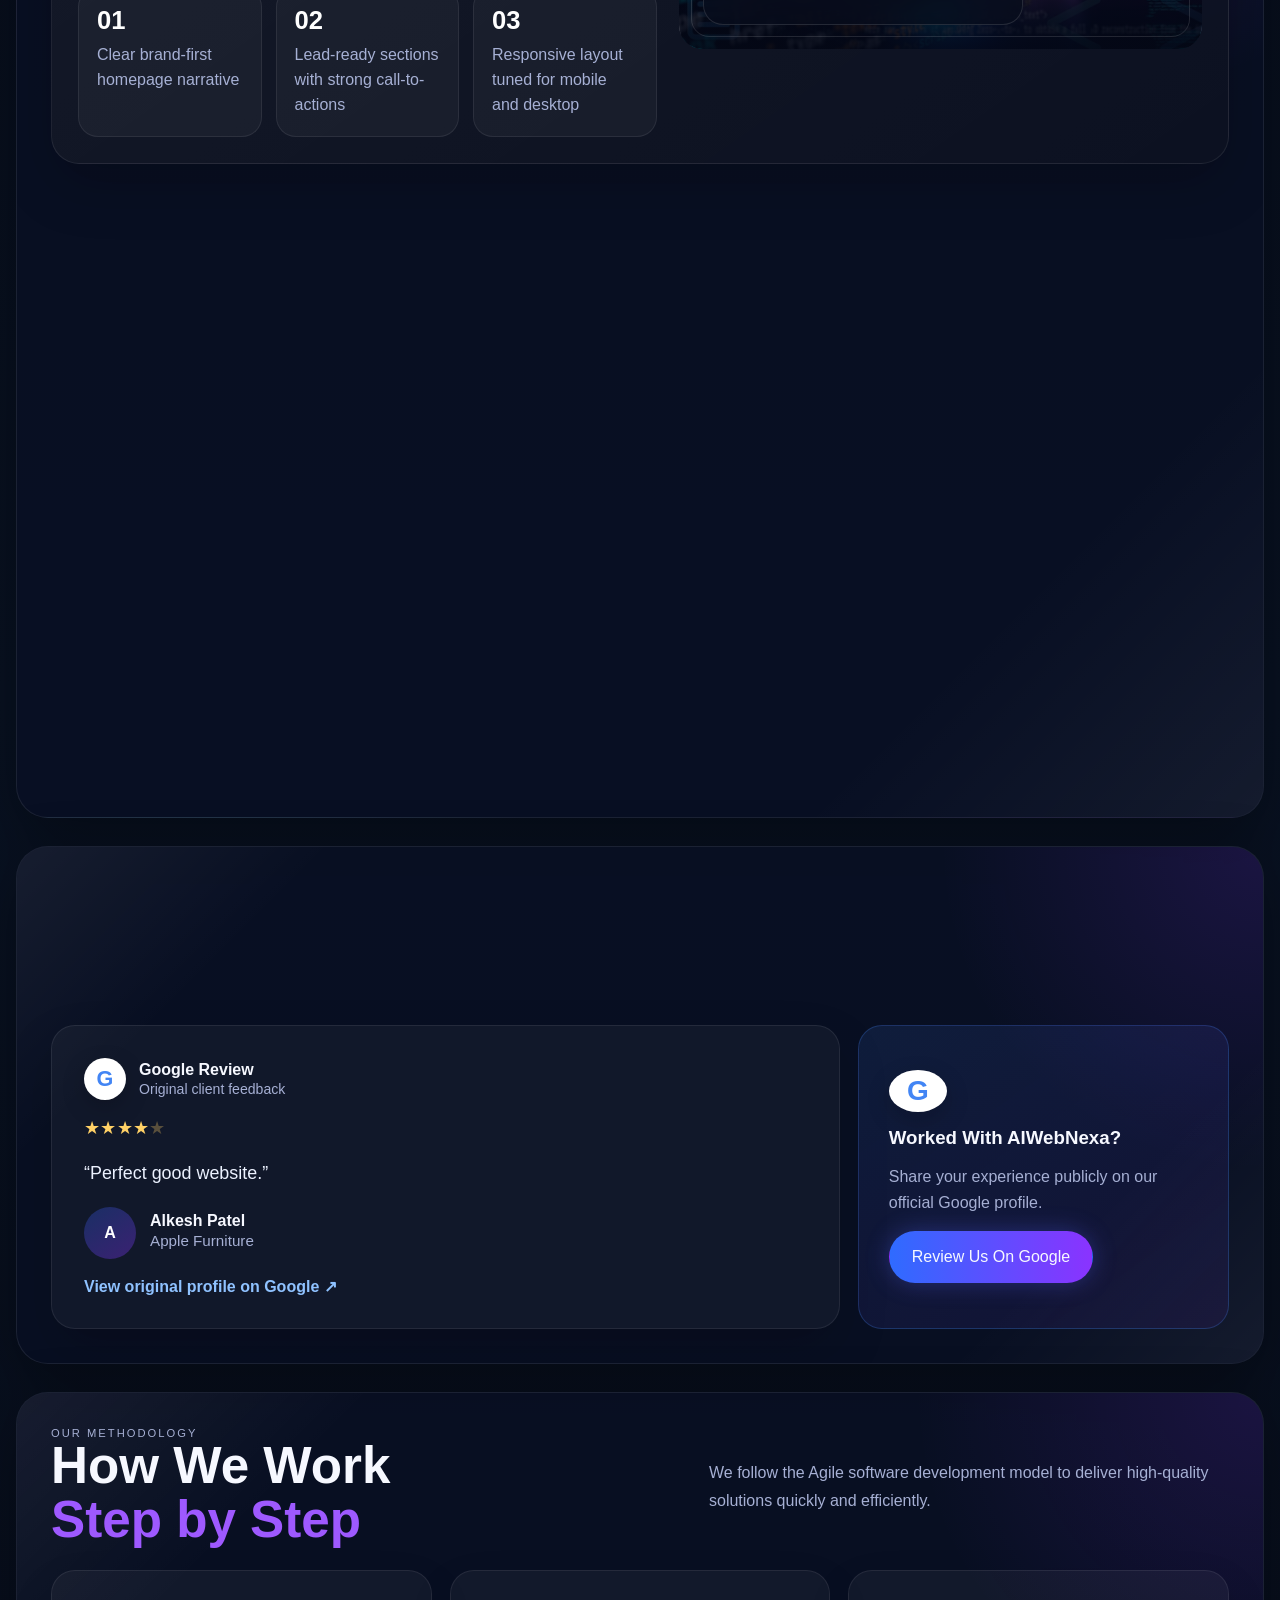
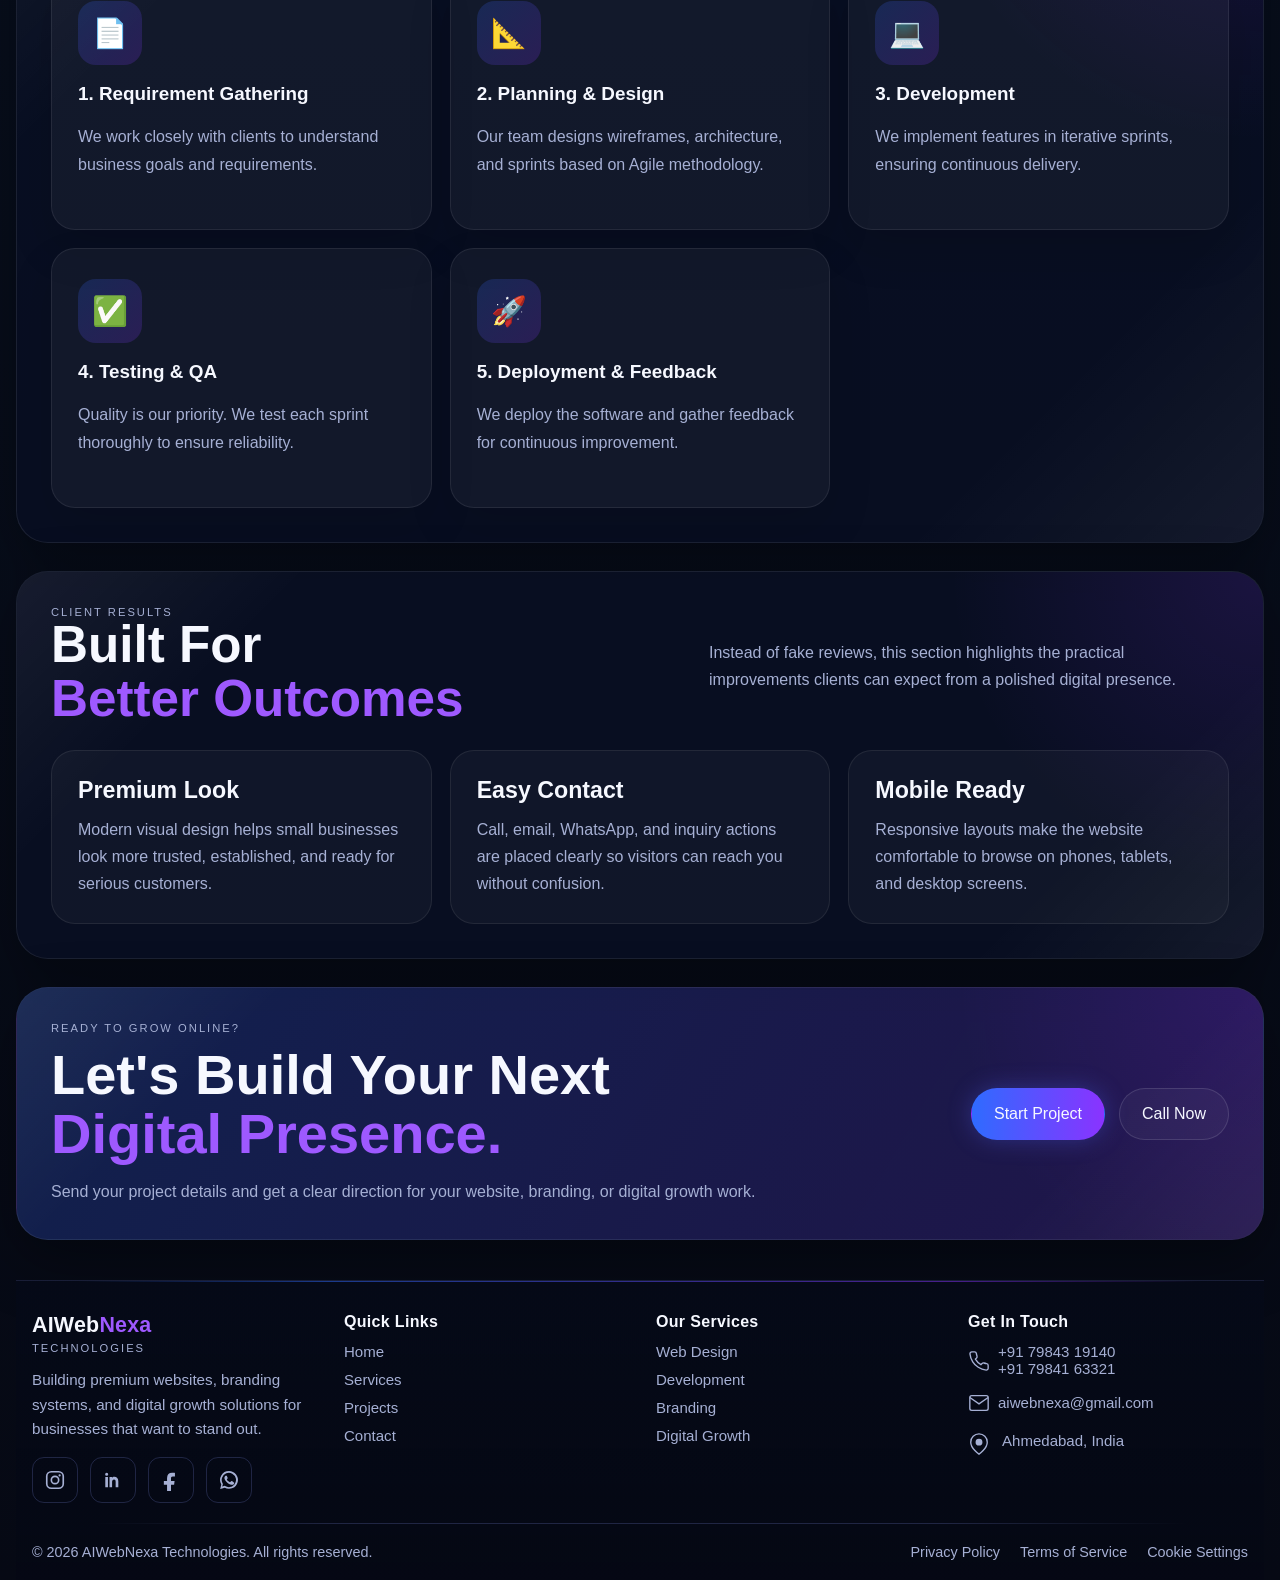
==== commit 32593c87: "Add Google reviews section" ====
--- a/index.html
+++ b/index.html
@@ -315,16 +315,20 @@
     <section class="panel home-section testimonial-section" id="testimonials">
       <div class="section-head" data-reveal>
         <div>
-          <span class="eyebrow">Testimonials</span>
-          <h2>Client Experience<br><span class="accent">Worth Sharing</span></h2>
-        </div>
-        <p>Real feedback from clients who have trusted AIWebNexa to create premium websites, branding assets, and growth-ready digital experiences.</p>
+          <span class="eyebrow">Google Reviews</span>
+          <h2>Real Feedback.<br><span class="accent">Verified On Google.</span></h2>
+        </div>
+        <p>This section shows genuine client feedback and links directly to the original AIWebNexa Technologies profile on Google.</p>
       </div>
 
       <div class="testimonial-grid">
         <article class="testimonial-card" data-reveal>
-          <div class="testimonial-rating" aria-label="4 out of 5 stars">★★★★☆</div>
-          <p class="testimonial-quote">"perfect good website"</p>
+          <div class="google-review-head">
+            <div class="google-mark" aria-hidden="true">G</div>
+            <div><strong>Google Review</strong><span>Original client feedback</span></div>
+          </div>
+          <div class="testimonial-rating" aria-label="4 out of 5 stars">★★★★<span>★</span></div>
+          <p class="testimonial-quote">“Perfect good website.”</p>
           <div class="testimonial-author">
             <div class="author-avatar" aria-hidden="true">A</div>
             <div>
@@ -332,7 +336,15 @@
               <span>Apple Furniture</span>
             </div>
           </div>
-        </article>
+          <a class="google-review-link" href="https://share.google/k8ZDbVGyk8g0IH4Kg" target="_blank" rel="noopener noreferrer">View original profile on Google <span aria-hidden="true">↗</span></a>
+        </article>
+
+        <aside class="google-review-cta" data-reveal>
+          <div class="google-mark large" aria-hidden="true">G</div>
+          <h3>Worked With AIWebNexa?</h3>
+          <p>Share your experience publicly on our official Google profile.</p>
+          <a class="btn btn-primary" href="https://share.google/k8ZDbVGyk8g0IH4Kg" target="_blank" rel="noopener noreferrer">Review Us On Google</a>
+        </aside>
       </div>
     </section>
 
--- a/style.css
+++ b/style.css
@@ -789,6 +789,10 @@
       margin-top: 10px;
     }
 
+    .testimonial-grid {
+      grid-template-columns: minmax(0, 1.7fr) minmax(280px, 0.8fr);
+    }
+
     .methodology-card {
       padding: 30px 26px;
       display: flex;
@@ -830,10 +834,50 @@
       box-shadow: 0 22px 50px rgba(0, 0, 0, 0.16);
     }
 
+    .google-review-head {
+      display: flex;
+      align-items: center;
+      gap: 13px;
+    }
+
+    .google-review-head strong,
+    .google-review-head span {
+      display: block;
+    }
+
+    .google-review-head span {
+      margin-top: 2px;
+      color: var(--muted);
+      font-size: 0.88rem;
+    }
+
+    .google-mark {
+      width: 42px;
+      height: 42px;
+      flex: 0 0 42px;
+      border-radius: 50%;
+      display: grid;
+      place-items: center;
+      background: #ffffff;
+      color: #4285f4;
+      font: 800 1.35rem Arial, sans-serif;
+      box-shadow: 0 8px 24px rgba(0, 0, 0, 0.2);
+    }
+
+    .google-mark.large {
+      width: 58px;
+      height: 58px;
+      font-size: 1.75rem;
+    }
+
     .testimonial-rating {
       color: #ffd166;
       font-size: 1.1rem;
       letter-spacing: 0.02em;
+    }
+
+    .testimonial-rating span {
+      color: rgba(255, 209, 102, 0.3);
     }
 
     .testimonial-quote {
@@ -872,6 +916,39 @@
       color: var(--muted);
       font-size: 0.95rem;
       line-height: 1.5;
+    }
+
+    .google-review-link {
+      width: fit-content;
+      color: #8fc2ff;
+      font-weight: 650;
+      transition: color 0.2s ease;
+    }
+
+    .google-review-link:hover {
+      color: #ffffff;
+    }
+
+    .google-review-cta {
+      padding: 30px;
+      border-radius: 24px;
+      border: 1px solid rgba(66, 133, 244, 0.25);
+      background: linear-gradient(145deg, rgba(66, 133, 244, 0.12), rgba(138, 51, 255, 0.08));
+      display: flex;
+      flex-direction: column;
+      align-items: flex-start;
+      justify-content: center;
+      gap: 16px;
+    }
+
+    .google-review-cta h3,
+    .google-review-cta p {
+      margin: 0;
+    }
+
+    .google-review-cta p {
+      color: var(--muted);
+      line-height: 1.6;
     }
 
     .portfolio-card:hover,
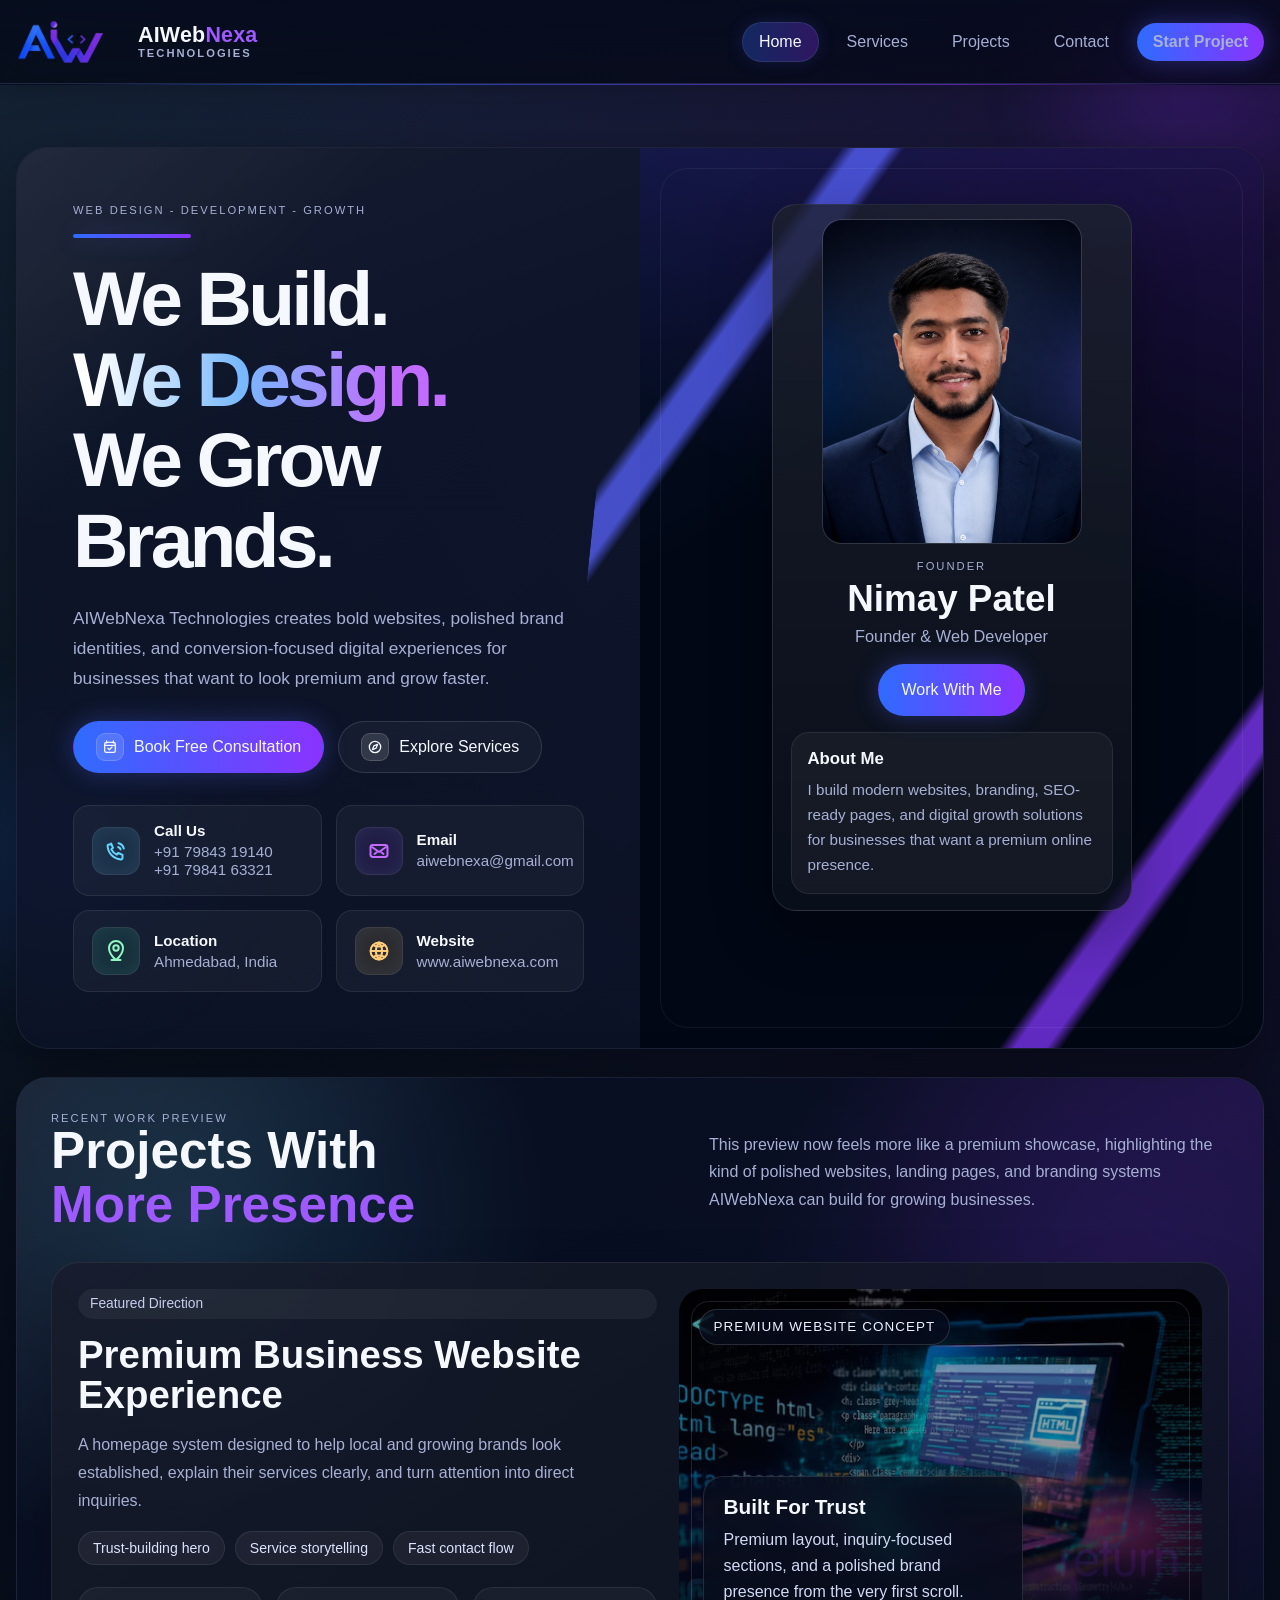
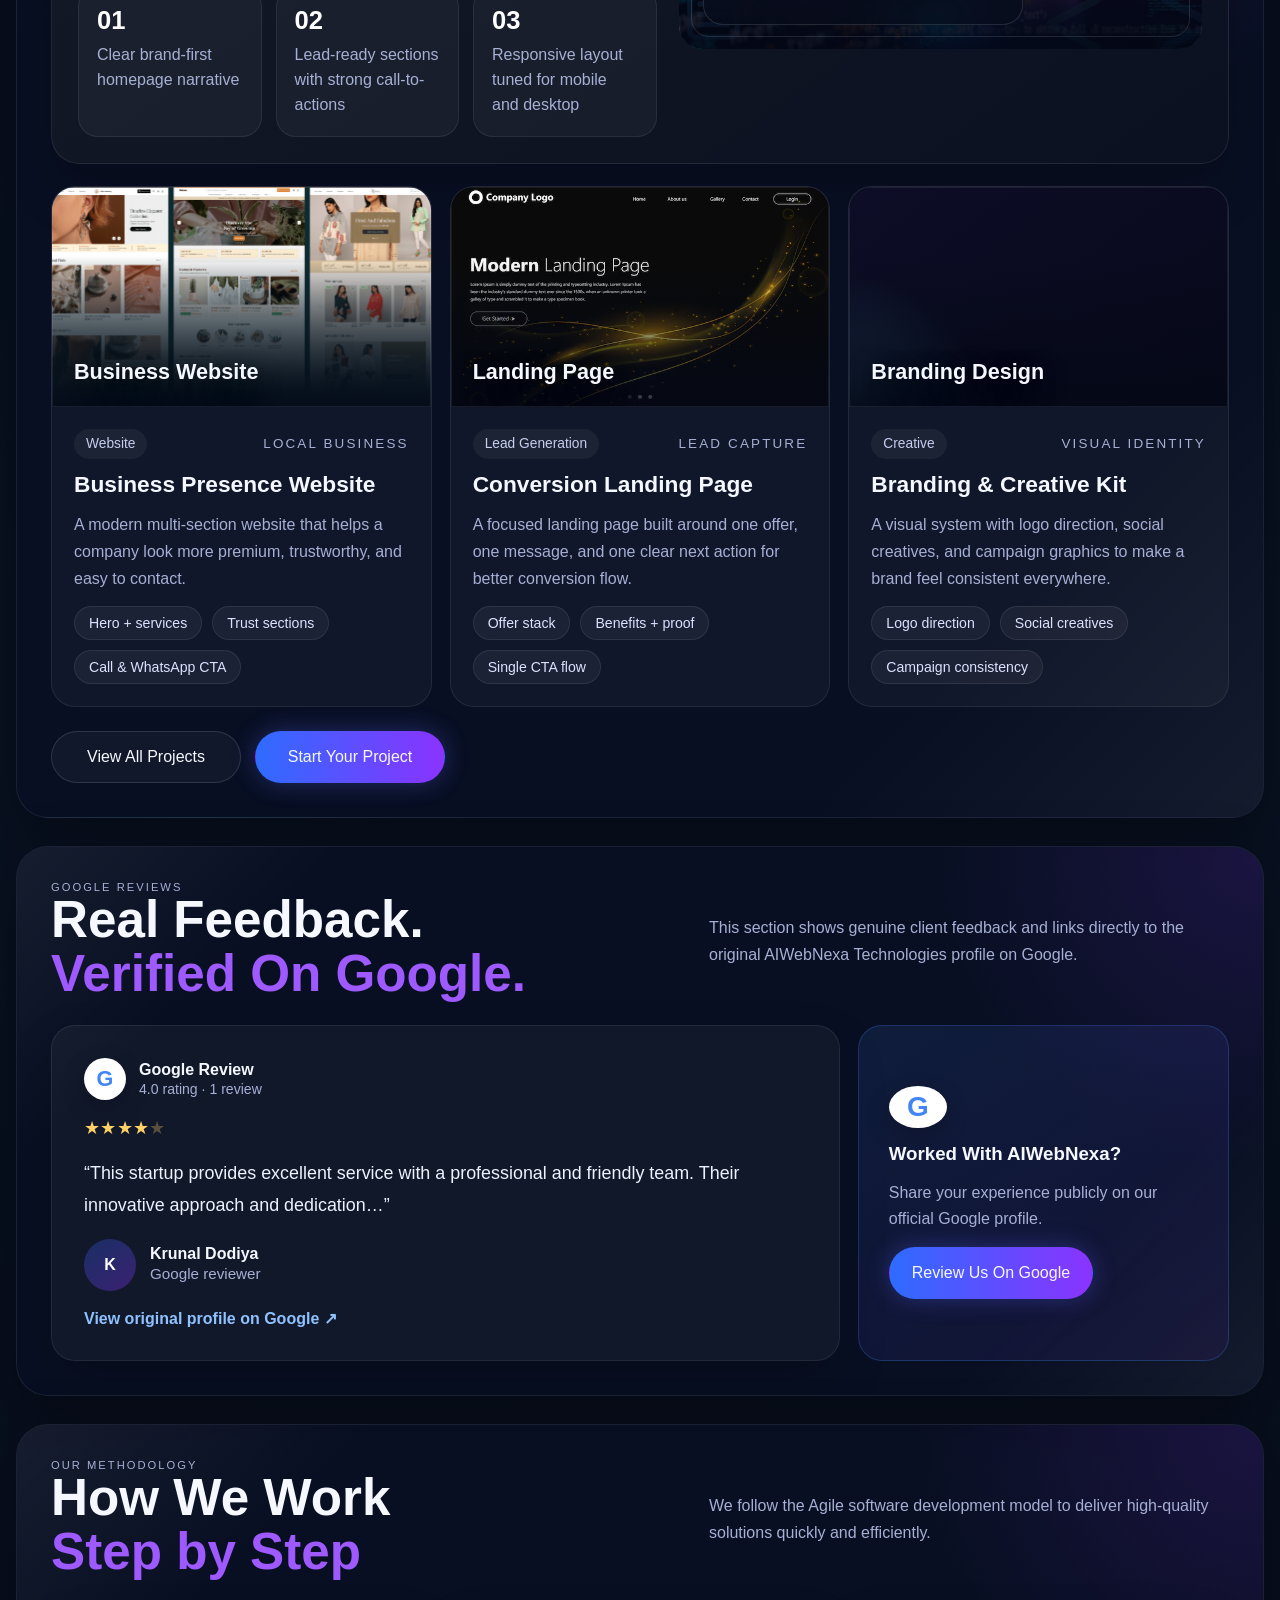
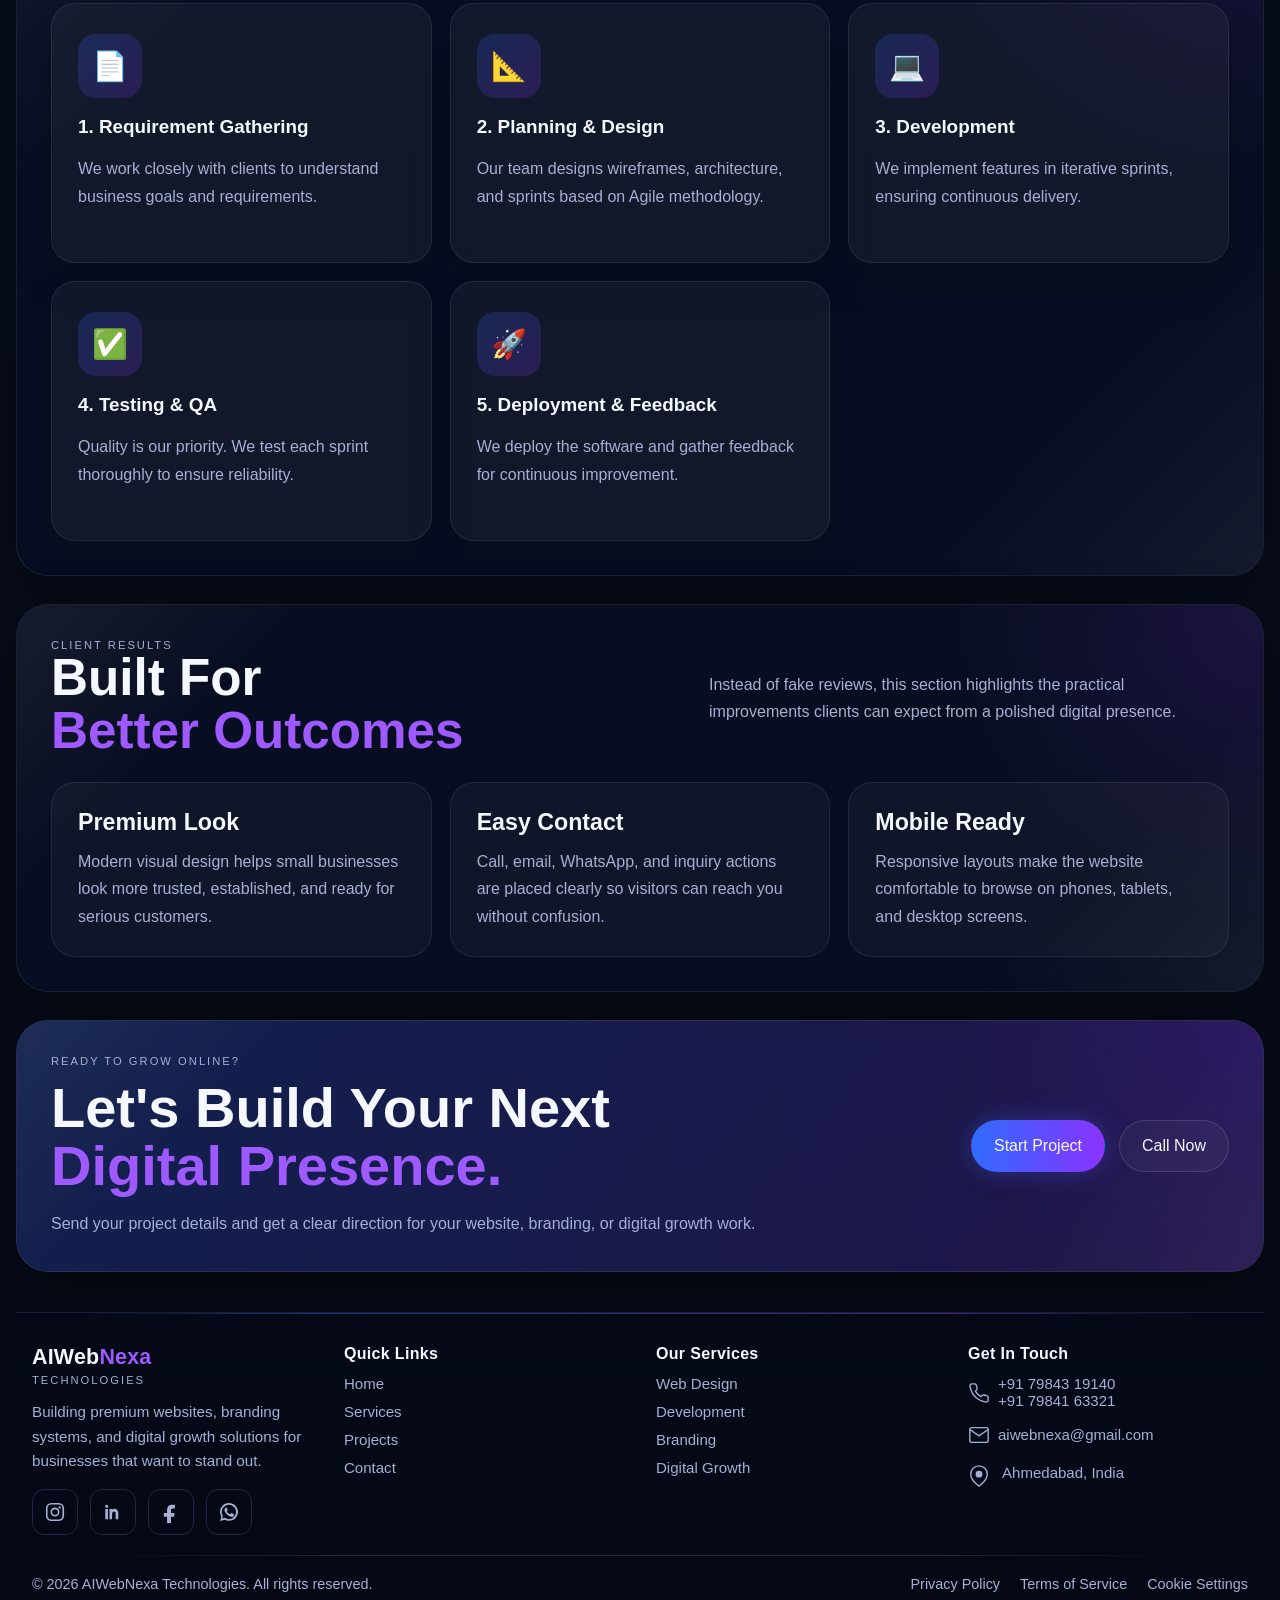
==== commit 28704462: "Update verified Google review" ====
--- a/index.html
+++ b/index.html
@@ -325,15 +325,15 @@
         <article class="testimonial-card" data-reveal>
           <div class="google-review-head">
             <div class="google-mark" aria-hidden="true">G</div>
-            <div><strong>Google Review</strong><span>Original client feedback</span></div>
+            <div><strong>Google Review</strong><span>4.0 rating · 1 review</span></div>
           </div>
           <div class="testimonial-rating" aria-label="4 out of 5 stars">★★★★<span>★</span></div>
-          <p class="testimonial-quote">“Perfect good website.”</p>
+          <p class="testimonial-quote">“This startup provides excellent service with a professional and friendly team. Their innovative approach and dedication…”</p>
           <div class="testimonial-author">
-            <div class="author-avatar" aria-hidden="true">A</div>
+            <div class="author-avatar" aria-hidden="true">K</div>
             <div>
-              <strong>Alkesh Patel</strong>
-              <span>Apple Furniture</span>
+              <strong>Krunal Dodiya</strong>
+              <span>Google reviewer</span>
             </div>
           </div>
           <a class="google-review-link" href="https://share.google/k8ZDbVGyk8g0IH4Kg" target="_blank" rel="noopener noreferrer">View original profile on Google <span aria-hidden="true">↗</span></a>
